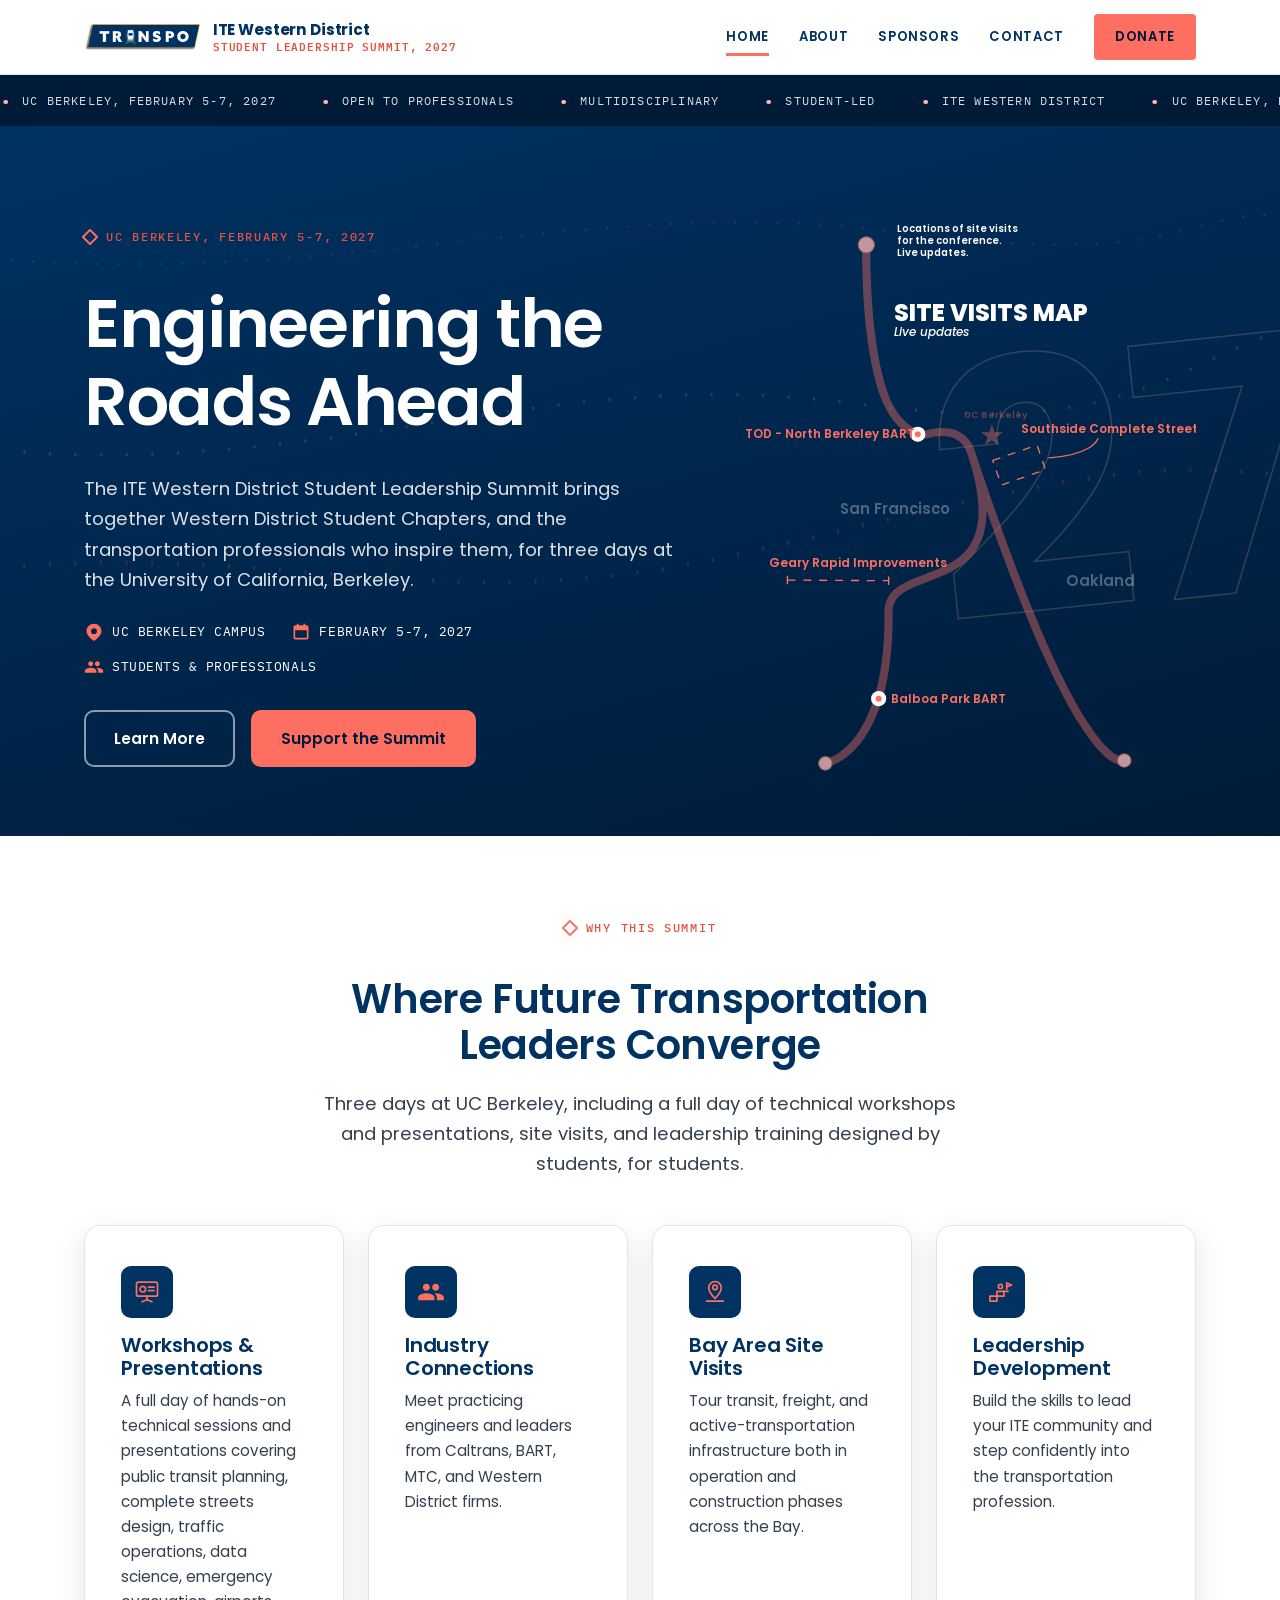
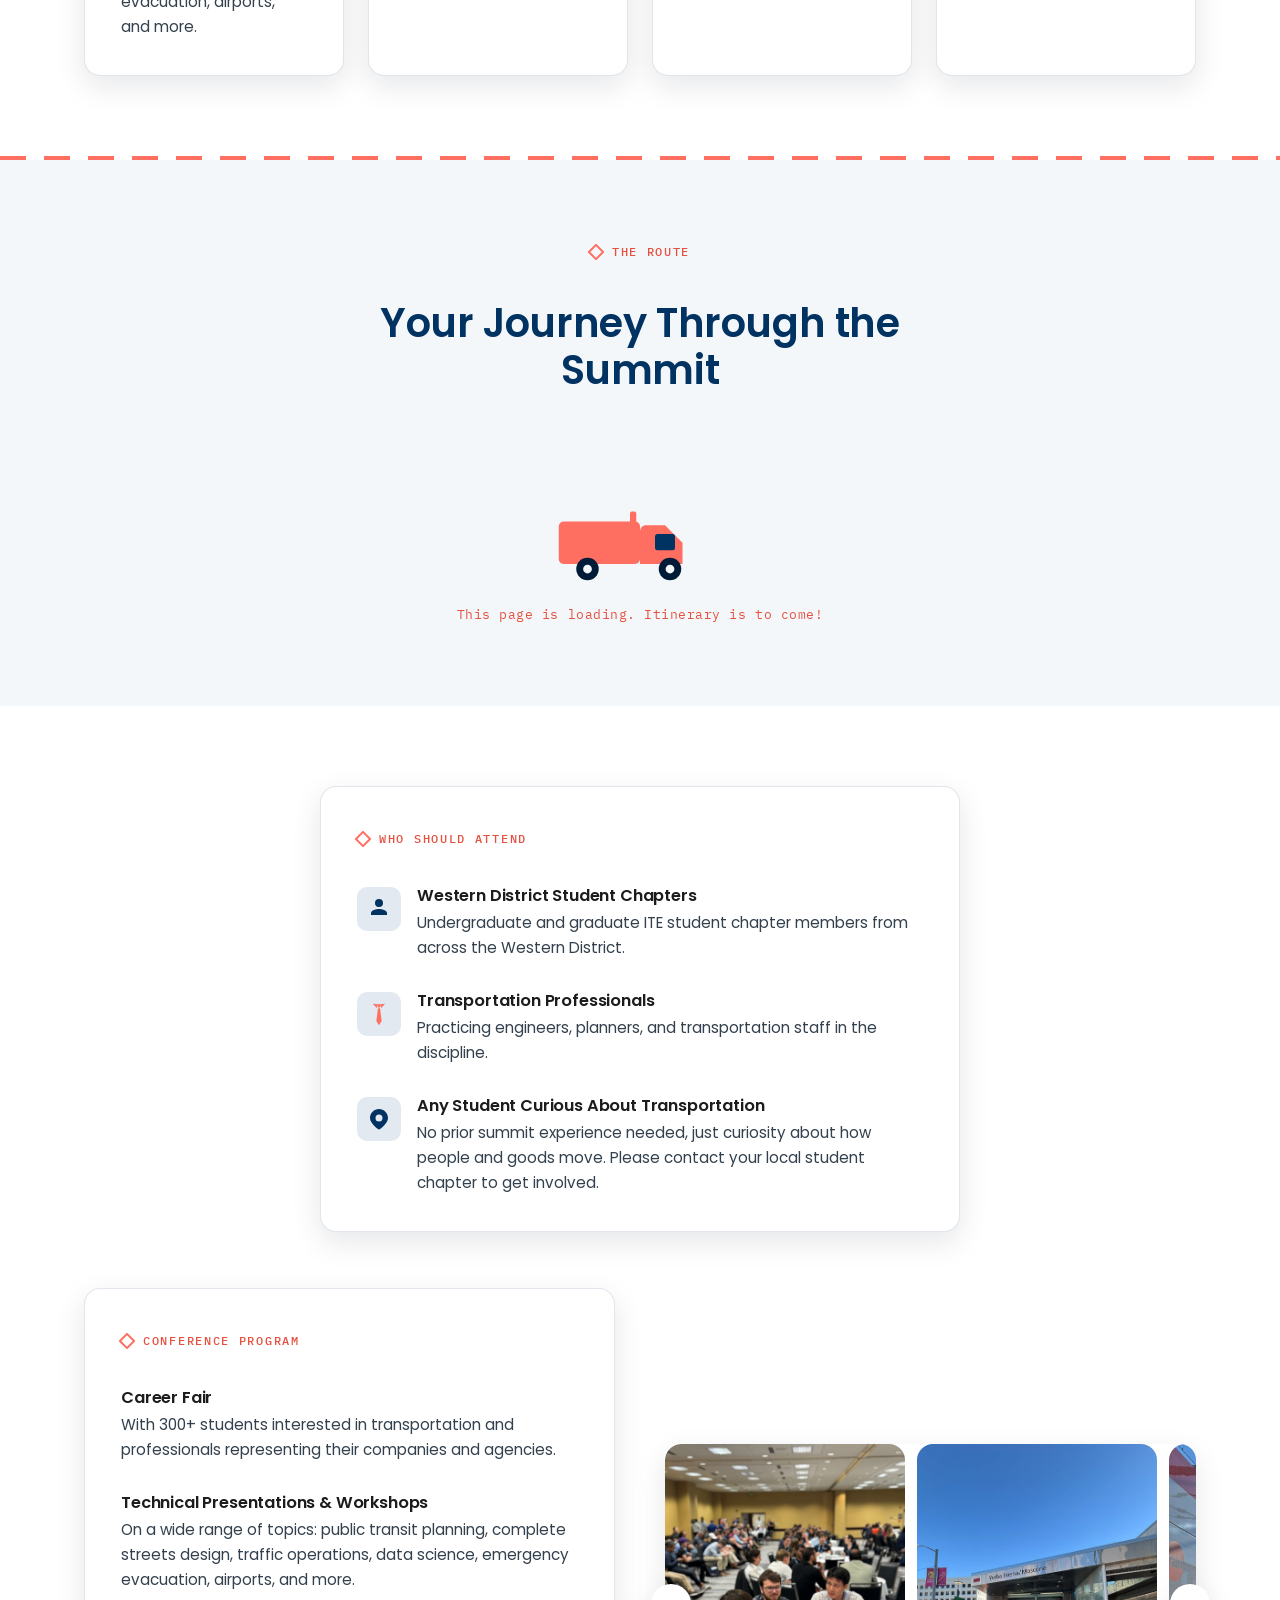
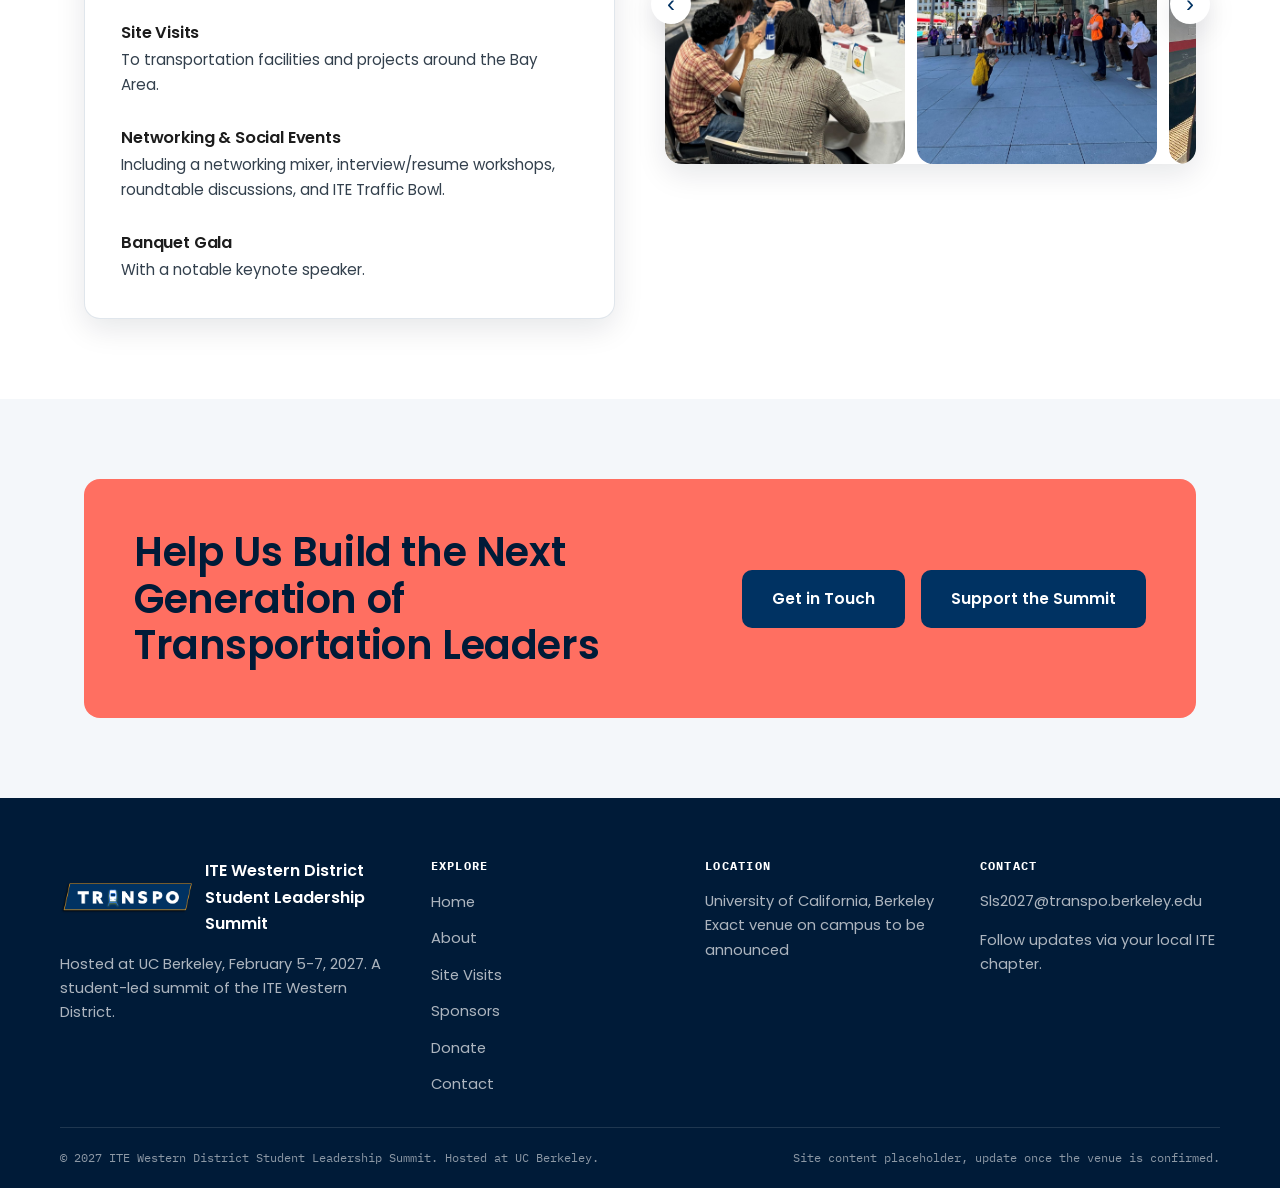
==== index.html @ b89af4e0 "Cache-bust CSS/JS links, shrink sponsor carousel, pin BART logo height Co-Authored-By: Claude Sonnet" ====
<!DOCTYPE html>
<html lang="en">
<head>
<meta charset="UTF-8">
<meta name="viewport" content="width=device-width, initial-scale=1.0">
<title>ITE Western District Student Leadership Summit 2027 | UC Berkeley</title>
<meta name="description" content="ITE Western District Student Leadership Summit, February 5-7, 2027, UC Berkeley. A gathering of student transportation leaders and professionals.">
<link rel="preconnect" href="https://fonts.googleapis.com">
<link href="https://fonts.googleapis.com/css2?family=Poppins:ital,wght@0,400;0,500;0,600;0,700;0,800;1,500&family=IBM+Plex+Mono:wght@500;600&display=swap" rel="stylesheet">
<link rel="stylesheet" href="assets/css/style.css?v=3">
</head>
<body>

<header class="site-header">
  <div class="nav-bar">
    <a class="brand" href="index.html">
      <img class="brand-mark" src="assets/img/transpo-logo.png" alt="Transpo">
      <span class="brand-text"><b>ITE Western District</b><span>Student Leadership Summit, 2027</span></span>
    </a>
    <button class="nav-toggle" aria-label="Toggle navigation"><span></span><span></span><span></span></button>
    <nav class="nav-links">
      <a href="index.html" class="active">Home</a>
      <a href="about.html">About</a>
      <a href="sponsors.html">Sponsors</a>
      <a href="contact.html">Contact</a>
      <a href="donate.html" class="nav-cta">Donate</a>
    </nav>
  </div>
</header>

<div class="route-strip">
  <div class="track">
    <span>UC BERKELEY, FEBRUARY 5-7, 2027</span>
    <span>OPEN TO PROFESSIONALS</span>
    <span>MULTIDISCIPLINARY</span>
    <span>STUDENT-LED</span>
    <span>ITE WESTERN DISTRICT</span>
    <span>UC BERKELEY, FEBRUARY 5-7, 2027</span>
    <span>OPEN TO PROFESSIONALS</span>
    <span>MULTIDISCIPLINARY</span>
    <span>STUDENT-LED</span>
    <span>ITE WESTERN DISTRICT</span>
  </div>
</div>

<section class="hero blueprint">
  <svg class="hero-roads" viewBox="0 0 1200 500" preserveAspectRatio="none" xmlns="http://www.w3.org/2000/svg">
    <path d="M -50 420 C 250 380, 400 470, 700 400 S 1100 300, 1260 340" stroke="#FF6F61" stroke-width="4" fill="none" stroke-dasharray="2 22"/>
    <path d="M -50 300 C 300 340, 500 220, 800 260 S 1100 200, 1260 180" stroke="#FFB3A7" stroke-width="3" fill="none" stroke-dasharray="2 22"/>
    <path d="M -50 120 C 300 160, 550 60, 850 100 S 1100 60, 1260 90" stroke="#FF6F61" stroke-width="2" fill="none" stroke-dasharray="2 18"/>
  </svg>
  <div class="hero-watermark" aria-hidden="true">27</div>
  <div class="hero-inner">
    <div>
      <p class="eyebrow">UC Berkeley, February 5-7, 2027</p>
      <h1>Engineering the Roads Ahead</h1>
      <p class="lede">The ITE Western District Student Leadership Summit brings together Western District Student Chapters, and the transportation professionals who inspire them, for three days at the University of California, Berkeley.</p>
      <div class="hero-meta">
        <div><svg viewBox="0 0 24 24"><path d="M12 2C7 2 3 6 3 11c0 5.2 7.1 10.4 8.4 11.3.4.3.9.3 1.2 0C13.9 21.4 21 16.2 21 11c0-5-4-9-9-9zm0 12.5A3.5 3.5 0 1 1 12 7.5a3.5 3.5 0 0 1 0 7z"/></svg> UC Berkeley Campus</div>
        <div><svg viewBox="0 0 24 24"><path d="M7 2v2H5c-1.1 0-2 .9-2 2v13c0 1.1.9 2 2 2h14c1.1 0 2-.9 2-2V6c0-1.1-.9-2-2-2h-2V2h-2v2H9V2H7zm-2 8h14v9H5v-9z"/></svg> February 5-7, 2027</div>
        <div><svg viewBox="0 0 24 24"><path d="M16 11c1.66 0 3-1.34 3-3s-1.34-3-3-3-3 1.34-3 3 1.34 3 3 3zM8 11c1.66 0 3-1.34 3-3S9.66 5 8 5 5 6.34 5 8s1.34 3 3 3zm0 2c-2.33 0-7 1.17-7 3.5V19h14v-2.5c0-2.33-4.67-3.5-7-3.5zm8 0c-.29 0-.62.02-.97.05 1.16.84 1.97 1.97 1.97 3.45V19h6v-2.5c0-2.33-4.67-3.5-7-3.5z"/></svg> Students &amp; Professionals</div>
      </div>
      <div class="hero-actions">
        <a href="about.html" class="btn btn-outline">Learn More</a>
        <a href="donate.html" class="btn btn-coral">Support the Summit</a>
      </div>
    </div>
    <div class="hero-art">
      <svg viewBox="-38 6 688 845" xmlns="http://www.w3.org/2000/svg" font-family="Poppins, sans-serif">
        <path opacity="0.4" fill="#FF6F61" d="M542.49,822.07c-0.96-0.02-1.71,0.16-2.15,0.28c-1.67,0.44-17.31,2.83-51.01-48.26
          c-47.9-72.61-106.13-212.14-173.08-414.72c-0.01-0.03-0.02-0.07-0.03-0.1c-0.01-0.03-0.02-0.05-0.03-0.08
          c-0.01-0.02-0.01-0.05-0.02-0.07c-6.33-17.25-18.74-28.24-35.89-31.78c-13.69-2.83-27.63-0.44-36.91,2.07
          c-5.55,1.5-11.43,0.8-16.54-1.97c-14.22-7.69-26.69-21.17-34.24-36.97c-36.91-77.29-33.69-239.04-33.65-240.66
          c0.08-3.39-2.61-6.2-6-6.28c-3.36-0.07-6.2,2.61-6.28,6c-0.15,6.75-3.32,166.29,34.85,246.23c8.77,18.36,22.79,33.44,39.48,42.48
          c7.9,4.28,16.98,5.35,25.59,3.03c16.97-4.58,47.08-7.79,58.05,22.04c21.55,63.87,23.28,109.19,5.31,138.54
          c-15.42,25.18-42.85,35.44-69.37,45.36c-15.48,5.79-30.1,11.26-41.16,19.49c-13.11,9.75-19.4,22.2-19.23,38.07
          c1.12,106.52-23.71,161.26-44.73,188.42c-22.4,28.93-45.29,33.34-45.48,33.38c-3.34,0.56-5.6,3.73-5.04,7.07
          c0.5,3,3.1,5.12,6.05,5.12c0.34,0,0.68-0.03,1.02-0.09c1.09-0.18,27.02-4.86,52.31-36.88c14.5-18.37,25.93-42.11,33.97-70.57
          c9.93-35.16,14.7-77.75,14.18-126.58c-0.26-24.95,19.75-33.71,52.41-45.93c27.15-10.16,57.92-21.67,75.54-50.45
          c9.44-15.42,14.12-34.42,14.03-57.28c54.92,156.69,103.47,267.45,144.65,329.88c28.55,43.28,47.71,53.95,59.71,53.95
          c1.65,0,3.17-0.2,4.56-0.55c2.79-0.5,4.95-2.88,5.06-5.83C548.53,825.03,545.88,822.19,542.49,822.07z"/>
        <g>
          <circle fill="#BF979C" stroke="#8C5856" stroke-width="1.5353" stroke-miterlimit="4.0941" cx="152.79" cy="49.65" r="12.28"/>
          <circle fill="#BF979C" stroke="#8C5856" stroke-width="1.5353" stroke-miterlimit="4.0941" cx="90.96" cy="832.61" r="10.24"/>
          <circle fill="#BF979C" stroke="#8C5856" stroke-width="1.5353" stroke-miterlimit="4.0941" cx="542.27" cy="828.21" r="10.24"/>
        </g>
        <text transform="translate(113.2997 455.5248)" opacity="0.3" fill="#FFFFFF" font-weight="600" font-size="22.5176px">San Francisco</text>
        <text transform="translate(454.6586 565.0853)" opacity="0.3" fill="#FFFFFF" font-weight="600" font-size="22.5176px">Oakland</text>
        <text transform="translate(198.5931 30.1073)" fill="#FFFFFF" font-weight="600" font-size="15px">Locations of site visits </text>
        <text transform="translate(198.5931 48.1073)" fill="#FFFFFF" font-weight="600" font-size="15px">for the conference. </text>
        <text transform="translate(198.5931 66.1073)" fill="#FFFFFF" font-weight="600" font-size="15px">Live updates.</text>
        <a class="map-link" href="site-visits.html#north-berkeley-bart" aria-label="TOD - North Berkeley BART: read the site visit synopsis">
          <rect class="hit" fill="#000" fill-opacity="0" x="-34" y="318" width="284" height="36"/>
          <circle fill="#FFFFFF" cx="230.49" cy="335.56" r="11.46"/>
          <circle fill="#FF6F61" cx="230.49" cy="335.56" r="4.5"/>
          <text transform="translate(-30.4484 341.0208)" fill="#FF6F61" font-weight="600" font-size="18px">TOD - North Berkeley BART</text>
        </a>
        <a class="map-link" href="site-visits.html#balboa-park-bart" aria-label="Balboa Park BART: read the site visit synopsis">
          <rect class="hit" fill="#000" fill-opacity="0" x="154" y="716" width="196" height="38"/>
          <circle fill="#FFFFFF" cx="171.32" cy="734.87" r="11.46"/>
          <circle fill="#FF6F61" cx="171.32" cy="734.87" r="4.5"/>
          <text transform="translate(190.5203 740.9747)" fill="#FF6F61" font-weight="600" font-size="18px">Balboa Park BART</text>
        </a>
        <polygon opacity="0.4" fill="#FF6F61" stroke="#F26F63" stroke-miterlimit="10" points="351.9,351.37 342.25,344.26 332.51,351.23 336.29,339.86 326.65,332.75 338.63,332.84 342.41,321.47 346.03,332.89 358.01,332.97 348.27,339.95"/>
        <text transform="translate(300.258 311.4573)" opacity="0.4" fill="#FF6F61" font-weight="600" font-size="14px">UC Berkeley</text>
        <a class="map-link" href="site-visits.html#southside-complete-streets" aria-label="Southside Complete Streets: read the site visit synopsis">
          <rect class="hit" fill="#000" fill-opacity="0" x="382" y="313" width="264" height="34"/>
          <rect class="hit" fill="#000" fill-opacity="0" x="426" y="338" width="80" height="38"/>
          <rect class="hit" fill="#000" fill-opacity="0" x="338" y="354" width="92" height="62"/>
          <rect x="348.17" y="362.5" transform="matrix(0.9455 -0.3256 0.3256 0.9455 -103.5267 145.6935)" fill="none" stroke="#F26F63" stroke-width="2" stroke-miterlimit="10" stroke-dasharray="12" width="70.76" height="39.35"/>
          <path fill="none" stroke="#F26F63" stroke-width="2" stroke-linecap="round" stroke-miterlimit="10" d="M502.35,342.26c-2.15,5.21-13.41,24.58-73.49,29.05"/>
          <text transform="translate(386.4925 334.1332)" fill="#FF6F61" font-weight="600" font-size="18px">Southside Complete Streets</text>
        </a>
        <a class="map-link" href="site-visits.html" aria-label="Site visits map: see all site visits">
          <rect class="hit" fill="#000" fill-opacity="0" x="190" y="134" width="292" height="58"/>
          <text transform="translate(194.4895 164.9932)">
            <tspan x="0" y="0" fill="#FFFFFF" font-weight="800" font-size="36px">SITE VISITS MAP</tspan>
            <tspan x="0" y="21.6" fill="#FFFFFF" font-weight="500" font-style="italic" font-size="18px">Live updates</tspan>
          </text>
        </a>
        <a class="map-link" href="site-visits.html#geary-rapid-improvements" aria-label="Geary Rapid Improvements: read the site visit synopsis">
          <rect class="hit" fill="#000" fill-opacity="0" x="0" y="516" width="270" height="52"/>
          <text transform="translate(6.4771 536.2488)" fill="#FF6F61" font-weight="600" font-size="18px">Geary Rapid Improvements</text>
          <line fill="none" stroke="#FF6F61" stroke-width="2" stroke-miterlimit="4.0941" stroke-dasharray="12,12" x1="33.61" y1="555.79" x2="186.54" y2="556.77"/>
          <rect x="27.11" y="554.79" transform="matrix(6.408694e-03 -1 1 6.408694e-03 -522.376 585.8369)" fill="#FF6F61" width="13" height="2"/>
          <rect x="180.04" y="555.77" transform="matrix(6.408706e-03 -1 1 6.408706e-03 -371.4121 739.732)" fill="#FF6F61" width="13" height="2"/>
        </a>
      </svg>
    </div>
  </div>
</section>

<section class="section">
  <div class="wrap">
    <div class="section-head center">
      <p class="eyebrow center" style="justify-content:center">Why This Summit</p>
      <h2>Where Future Transportation Leaders Converge</h2>
      <p class="lede" style="margin:0 auto">Three days at UC Berkeley, including a full day of technical workshops and presentations, site visits, and leadership training designed by students, for students.</p>
    </div>
    <div class="grid-4">
      <div class="card">
        <div class="icon"><svg viewBox="0 0 40 40" style="fill:none;stroke:var(--coral);stroke-width:2.4;stroke-linecap:round;stroke-linejoin:round">
          <rect x="5" y="6" width="30" height="20" rx="2.5"></rect>
          <path d="M20 26v5"></path>
          <path d="M13 34l7-3 7 3"></path>
          <circle cx="14" cy="16" r="4"></circle>
          <path d="M22 13h8"></path>
          <path d="M22 18h8"></path>
        </svg></div>
        <h3>Workshops &amp; Presentations</h3>
        <p>A full day of hands-on technical sessions and presentations covering public transit planning, complete streets design, traffic operations, data science, emergency evacuation, airports, and more.</p>
      </div>
      <div class="card">
        <div class="icon"><svg viewBox="0 0 24 24"><path d="M16 11c1.66 0 3-1.34 3-3s-1.34-3-3-3-3 1.34-3 3 1.34 3 3 3zM8 11c1.66 0 3-1.34 3-3S9.66 5 8 5 5 6.34 5 8s1.34 3 3 3zm0 2c-2.33 0-7 1.17-7 3.5V19h14v-2.5c0-2.33-4.67-3.5-7-3.5zm8 0c-.29 0-.62.02-.97.05 1.16.84 1.97 1.97 1.97 3.45V19h6v-2.5c0-2.33-4.67-3.5-7-3.5z"/></svg></div>
        <h3>Industry Connections</h3>
        <p>Meet practicing engineers and leaders from Caltrans, BART, MTC, and Western District firms.</p>
      </div>
      <div class="card">
        <div class="icon"><svg viewBox="0 0 40 40" style="fill:none;stroke:var(--coral);stroke-width:2.4;stroke-linecap:round;stroke-linejoin:round">
          <path d="M20 5c-5 0-9 3.9-9 8.8 0 6.4 9 15.2 9 15.2s9-8.8 9-15.2C29 8.9 25 5 20 5z"></path>
          <circle cx="20" cy="13.5" r="3.2"></circle>
          <path d="M8 33h24"></path>
        </svg></div>
        <h3>Bay Area Site Visits</h3>
        <p>Tour transit, freight, and active-transportation infrastructure both in operation and construction phases across the Bay.</p>
      </div>
      <div class="card">
        <div class="icon"><svg viewBox="0 0 40 40" style="fill:none;stroke:var(--coral);stroke-width:2.4;stroke-linecap:round;stroke-linejoin:round">
          <path d="M7 33h10v-7H7z"></path>
          <path d="M17 26h10v-7H17z"></path>
          <path d="M27 19h6"></path>
          <path d="M31 16v-9l7 3-7 3"></path>
          <circle cx="22" cy="12" r="3"></circle>
        </svg></div>
        <h3>Leadership Development</h3>
        <p>Build the skills to lead your ITE community and step confidently into the transportation profession.</p>
      </div>
    </div>
  </div>
</section>

<div class="dash-divider"></div>

<section class="section section-alt blueprint-light">
  <div class="wrap">
    <div class="section-head center">
      <p class="eyebrow center" style="justify-content:center">The Route</p>
      <h2>Your Journey Through the Summit</h2>
    </div>
    <div class="route-loading" aria-hidden="true">
      <svg viewBox="0 0 160 100">
        <g class="smoke">
          <rect class="puff puff-1" x="69" y="20" width="10" height="14" rx="5"/>
          <rect class="puff puff-2" x="69" y="20" width="10" height="14" rx="5"/>
          <rect class="puff puff-3" x="69" y="20" width="10" height="14" rx="5"/>
        </g>
        <rect x="72" y="34" width="5" height="10" rx="1.5" style="fill:var(--coral)"/>
        <g style="fill:var(--coral)">
          <rect x="15" y="42" width="65" height="34" rx="4"/>
          <path d="M80 76V50c0-3 2-5 5-5h15l14 14v17H80z"/>
          <circle cx="38" cy="80" r="9" style="fill:var(--blue-dark)"/>
          <circle cx="104" cy="80" r="9" style="fill:var(--blue-dark)"/>
        </g>
        <rect x="92" y="52" width="16" height="13" rx="2" style="fill:var(--blue)"/>
        <circle cx="38" cy="80" r="3.5" style="fill:var(--fog)"/>
        <circle cx="104" cy="80" r="3.5" style="fill:var(--fog)"/>
      </svg>
    </div>
    <p class="loading-note">This page is loading. Itinerary is to come!</p>
  </div>
</section>

<section class="section">
  <div class="wrap">
    <div class="card" style="max-width:640px;margin:0 auto">
      <p class="eyebrow">Who Should Attend</p>
      <ul class="value-list">
        <li><div class="icon"><svg viewBox="0 0 24 24"><path d="M12 12c2.7 0 8 1.3 8 4v2H4v-2c0-2.7 5.3-4 8-4zm0-2a4 4 0 1 1 0-8 4 4 0 0 1 0 8z"/></svg></div><div><h4>Western District Student Chapters</h4><p>Undergraduate and graduate ITE student chapter members from across the Western District.</p></div></li>
        <li><div class="icon"><svg viewBox="0 0 220 380" style="fill:var(--coral)">
          <polygon points="14,28 90,34 74,94"/>
          <polygon points="206,28 130,34 146,94"/>
          <polygon points="86,34 134,34 127,88 93,88"/>
          <polygon points="94,98 126,98 152,300 110,370 68,300"/>
        </svg></div><div><h4>Transportation Professionals</h4><p>Practicing engineers, planners, and transportation staff in the discipline.</p></div></li>
        <li><div class="icon"><svg viewBox="0 0 24 24"><path d="M12 2C7 2 3 6 3 11c0 5.2 7.1 10.4 8.4 11.3.4.3.9.3 1.2 0C13.9 21.4 21 16.2 21 11c0-5-4-9-9-9zm0 12.5A3.5 3.5 0 1 1 12 7.5a3.5 3.5 0 0 1 0 7z"/></svg></div><div><h4>Any Student Curious About Transportation</h4><p>No prior summit experience needed, just curiosity about how people and goods move. Please contact your local student chapter to get involved.</p></div></li>
      </ul>
    </div>

    <div class="about-block" style="margin-top:56px">
      <div class="card">
        <p class="eyebrow">Conference Program</p>
        <ul class="value-list">
          <li><div><h4>Career Fair</h4><p>With 300+ students interested in transportation and professionals representing their companies and agencies.</p></div></li>
          <li><div><h4>Technical Presentations &amp; Workshops</h4><p>On a wide range of topics: public transit planning, complete streets design, traffic operations, data science, emergency evacuation, airports, and more.</p></div></li>
          <li><div><h4>Site Visits</h4><p>To transportation facilities and projects around the Bay Area.</p></div></li>
          <li><div><h4>Networking &amp; Social Events</h4><p>Including a networking mixer, interview/resume workshops, roundtable discussions, and ITE Traffic Bowl.</p></div></li>
          <li><div><h4>Banquet Gala</h4><p>With a notable keynote speaker.</p></div></li>
        </ul>
      </div>
      <div class="pic-gallery">
        <button type="button" class="pic-arrow pic-arrow-left" aria-label="Previous photo">&#8249;</button>
        <div class="pic-scroller">
          <div class="pic-track">
            <img src="assets/img/pics_09.07.2026/web/IMG_1409.jpg" alt="Summit attendees at a past conference session">
            <img src="assets/img/pics_09.07.2026/web/IMG_2115.jpg" alt="Students on a Bay Area site visit tour">
            <img src="assets/img/pics_09.07.2026/web/IMG_5403.jpg" alt="Students at a past Summit">
            <img src="assets/img/pics_09.07.2026/web/IMG_8955.jpg" alt="Students at a past Summit">
            <img src="assets/img/pics_09.07.2026/web/PXL_20250915_185519602.jpg" alt="Students at a past Summit event">
            <img src="assets/img/pics_09.07.2026/web/PXL_20260410_213614596.jpg" alt="Students at a past Summit event">
          </div>
        </div>
        <button type="button" class="pic-arrow pic-arrow-right" aria-label="Next photo">&#8250;</button>
      </div>
    </div>
  </div>
</section>

<section class="section section-alt">
  <div class="wrap">
    <div class="cta-banner">
      <h2>Help Us Build the Next Generation of Transportation Leaders</h2>
      <div class="hero-actions">
        <a href="contact.html" class="btn btn-blue">Get in Touch</a>
        <a href="donate.html" class="btn btn-blue">Support the Summit</a>
      </div>
    </div>
  </div>
</section>

<footer class="site-footer">
  <div class="footer-top wrap">
    <div class="footer-grid">
      <div>
        <div class="footer-brand">
          <img src="assets/img/transpo-logo.png" alt="Transpo">
          <b>ITE Western District<br>Student Leadership Summit</b>
        </div>
        <p>Hosted at UC Berkeley, February 5-7, 2027. A student-led summit of the ITE Western District.</p>
      </div>
      <div>
        <h4>Explore</h4>
        <ul class="footer-links">
          <li><a href="index.html">Home</a></li>
          <li><a href="about.html">About</a></li>
          <li><a href="site-visits.html">Site Visits</a></li>
          <li><a href="sponsors.html">Sponsors</a></li>
          <li><a href="donate.html">Donate</a></li>
          <li><a href="contact.html">Contact</a></li>
        </ul>
      </div>
      <div>
        <h4>Location</h4>
        <p>University of California, Berkeley<br>Exact venue on campus to be announced</p>
      </div>
      <div>
        <h4>Contact</h4>
        <p><a href="mailto:Sls2027@transpo.berkeley.edu">Sls2027@transpo.berkeley.edu</a></p>
        <p>Follow updates via your local ITE chapter.</p>
      </div>
    </div>
  </div>
  <div class="footer-bottom wrap">
    <span>&copy; 2027 ITE Western District Student Leadership Summit. Hosted at UC Berkeley.</span>
    <span>Site content placeholder, update once the venue is confirmed.</span>
  </div>
</footer>

<script src="assets/js/main.js?v=3"></script>
</body>
</html>
---- assets/css/style.css ----
/* ITE Western District Student Leadership Summit 2027, UC Berkeley
   Palette: Berkeley Blue #003262 / Coral #FF6F61 / Soft Pink #FFB3A7
   Display + body: Poppins. Technical/annotation accent: IBM Plex Mono
   (the mono face nods to survey stationing, spec sheets, and plan-set
   callouts, the vernacular of transportation engineering drawings). */

:root {
  --blue: #003262;
  --blue-dark: #001b38;
  --blue-mid: #06478c;
  --coral: #FF6F61;
  --coral-dark: #E5503F;
  --pink: #FFB3A7;
  --ink: #1c1c1c;
  --fog: #F4F7FA;
  --fog-dark: #E3E9F0;
  --white: #ffffff;
  --line: rgba(0,50,98,0.12);
  --shadow: 0 10px 30px rgba(0,20,40,0.10);
  --radius: 16px;
  --max: 1160px;
  --mono: 'IBM Plex Mono', ui-monospace, Menlo, monospace;
  --display: 'Poppins', -apple-system, Segoe UI, Roboto, sans-serif;
}

* { box-sizing: border-box; }
html { scroll-behavior: smooth; }
body {
  margin: 0;
  font-family: var(--display);
  color: var(--ink);
  background: var(--white);
  line-height: 1.65;
  -webkit-font-smoothing: antialiased;
}
img, svg { max-width: 100%; display: block; }
a { color: inherit; text-decoration: none; }
.wrap { max-width: var(--max); margin: 0 auto; padding: 0 24px; }

h1, h2, h3, h4 {
  font-family: var(--display);
  font-weight: 700;
  letter-spacing: -0.01em;
  line-height: 1.16;
  color: var(--blue);
  margin: 0 0 0.5em;
}
h1 { font-size: clamp(2.5rem, 5.6vw, 4.2rem); font-weight: 600; letter-spacing: -0.02em; }
h2 { font-size: clamp(1.8rem, 3.4vw, 2.5rem); font-weight: 600; }
h3 { font-size: 1.25rem; font-weight: 600; }
p { margin: 0 0 1em; color: #33404d; }
.lede { font-size: 1.14rem; color: #33404d; max-width: 640px; }

.eyebrow {
  display: inline-flex;
  align-items: center;
  gap: 10px;
  font-family: var(--mono);
  font-weight: 500;
  text-transform: uppercase;
  letter-spacing: 0.14em;
  font-size: 0.76rem;
  color: var(--coral-dark);
  margin-bottom: 38px;
}
.eyebrow::before {
  content: "";
  width: 8px; height: 8px;
  border: 2px solid var(--coral);
  border-radius: 1px;
  transform: rotate(45deg);
  display: inline-block;
  flex-shrink: 0;
}

/* ---------- Blueprint grid texture (signature motif) ----------
   A drafting-table backdrop: fine grid lines like plan-set paper,
   used sparingly behind the hero and alternating sections. */
.blueprint {
  position: relative;
  background-image:
    linear-gradient(rgba(255,255,255,0.05) 1px, transparent 1px),
    linear-gradient(90deg, rgba(255,255,255,0.05) 1px, transparent 1px);
  background-size: 36px 36px;
}
.blueprint-light {
  background-color: var(--fog);
  background-image:
    linear-gradient(rgba(0,50,98,0.05) 1px, transparent 1px),
    linear-gradient(90deg, rgba(0,50,98,0.05) 1px, transparent 1px);
  background-size: 32px 32px;
}
.crosshair {
  position: absolute;
  width: 14px; height: 14px;
  opacity: 0.5;
}
.crosshair::before, .crosshair::after { content: ""; position: absolute; background: var(--pink); }
.crosshair::before { top: 6px; left: 0; width: 14px; height: 1.5px; }
.crosshair::after { top: 0; left: 6px; width: 1.5px; height: 14px; }
.crosshair.tl { top: 18px; left: 18px; }
.crosshair.br { bottom: 18px; right: 18px; }

/* ---------- Buttons ---------- */
.btn {
  display: inline-flex;
  align-items: center;
  gap: 8px;
  font-family: var(--display);
  font-weight: 600;
  font-size: 0.96rem;
  padding: 14px 28px;
  border-radius: 10px;
  border: 2px solid transparent;
  cursor: pointer;
  transition: transform 0.15s ease, box-shadow 0.15s ease, background 0.15s ease, color 0.15s ease;
}
.btn:hover { transform: translateY(-2px); }
.btn-coral { background: var(--coral); color: var(--blue-dark); }
.btn-coral:hover { background: #FF8B7F; box-shadow: 0 8px 20px rgba(255,111,97,0.4); }
.btn-outline { background: transparent; color: var(--white); border-color: rgba(255,255,255,0.55); }
.btn-outline:hover { background: rgba(255,255,255,0.12); border-color: var(--white); }
.btn-blue { background: var(--blue); color: var(--white); }
.btn-blue:hover { background: var(--blue-mid); box-shadow: 0 8px 20px rgba(0,50,98,0.3); }
.btn-block { width: 100%; justify-content: center; }

/* ---------- Header / Nav ---------- */
.site-header {
  position: sticky;
  top: 0;
  z-index: 100;
  background: var(--white);
  border-bottom: 1px solid var(--line);
}
.nav-bar {
  display: flex;
  align-items: center;
  justify-content: space-between;
  padding: 14px 24px;
  max-width: var(--max);
  margin: 0 auto;
  gap: 20px;
}
.brand {
  display: flex;
  align-items: center;
  gap: 12px;
  font-weight: 600;
  color: var(--blue);
  line-height: 1.05;
}
.brand-mark { height: 28px; width: auto; flex-shrink: 0; }
.brand-text b { display: block; font-size: 0.95rem; letter-spacing: -0.01em; }
.brand-text span { display: block; font-family: var(--mono); font-size: 0.68rem; color: var(--coral-dark); letter-spacing: 0.08em; text-transform: uppercase; margin-top: 2px; }

.nav-links {
  display: flex;
  align-items: center;
  gap: 30px;
  font-family: var(--display);
  font-weight: 600;
  text-transform: uppercase;
  letter-spacing: 0.05em;
  font-size: 0.82rem;
}
.nav-links a:not(.nav-cta) { color: var(--blue); position: relative; padding: 6px 0; }
.nav-links a::after {
  content: "";
  position: absolute; left: 0; right: 100%; bottom: -2px;
  height: 3px; background: var(--coral);
  transition: right 0.2s ease;
}
.nav-links a:hover::after, .nav-links a.active::after { right: 0; }
.nav-links a.active { color: var(--blue); }
.nav-cta {
  background: var(--coral);
  color: var(--blue-dark) !important;
  padding: 12px 21px;
  border-radius: 4px;
}
.nav-cta::after { display: none; }

.nav-toggle {
  display: none;
  flex-direction: column;
  gap: 5px;
  background: none;
  border: none;
  cursor: pointer;
  padding: 6px;
}
.nav-toggle span { width: 26px; height: 3px; background: var(--blue); border-radius: 2px; }

@media (max-width: 860px) {
  .nav-toggle { display: flex; }
  .nav-links {
    position: absolute;
    top: 100%; left: 0; right: 0;
    background: var(--white);
    flex-direction: column;
    align-items: flex-start;
    gap: 4px;
    padding: 10px 24px 20px;
    border-bottom: 1px solid var(--line);
    display: none;
  }
  .nav-links.open { display: flex; }
  .nav-links a { width: 100%; padding: 10px 0; }
  .nav-cta { width: 100%; text-align: center; }
}

/* ---------- Route strip marquee ---------- */
.route-strip {
  background: var(--blue-dark);
  overflow: hidden;
  white-space: nowrap;
  padding: 10px 0;
}
.route-strip .track {
  display: inline-flex;
  gap: 44px;
  animation: scroll-left 28s linear infinite;
  font-family: var(--mono);
  text-transform: uppercase;
  letter-spacing: 0.1em;
  font-size: 0.74rem;
  color: rgba(255,255,255,0.85);
}
.route-strip .track span { display: inline-flex; align-items: center; gap: 10px; }
.route-strip .track span::before { content: "\2022"; color: var(--pink); font-size: 1.2rem; }
@keyframes scroll-left {
  from { transform: translateX(0); }
  to { transform: translateX(-50%); }
}

.dash-divider {
  height: 4px;
  background-image: repeating-linear-gradient(90deg, var(--coral) 0 26px, transparent 26px 44px);
  margin: 0;
}

/* ---------- Hero ---------- */
.hero {
  position: relative;
  background: linear-gradient(165deg, var(--blue) 0%, var(--blue-dark) 100%);
  color: var(--white);
  overflow: hidden;
  padding: 90px 0 60px;
}
.hero-roads {
  position: absolute;
  inset: 0;
  opacity: 0.16;
  pointer-events: none;
}
.hero-watermark {
  position: absolute;
  top: 50%;
  right: -40px;
  transform: translateY(-50%) rotate(-6deg);
  font-family: var(--display);
  font-weight: 700;
  font-size: 22rem;
  line-height: 1;
  color: transparent;
  -webkit-text-stroke: 1.5px rgba(255,179,167,0.2);
  pointer-events: none;
  z-index: 1;
  user-select: none;
}
/* Campanile line drawing is white on black; "screen" blending drops the black
   so only the white strokes show over the blue. */
.hero-campanile {
  position: absolute;
  bottom: 0;
  left: max(60px, calc((100% - 1112px) / 4));
  transform: translateX(-50%);
  height: 100%;
  width: auto;
  max-width: none;
  opacity: 0.38;
  mix-blend-mode: screen;
  pointer-events: none;
  user-select: none;
  z-index: 1;
}
@media (max-width: 1200px) { .hero-campanile { opacity: 0.2; } }
@media (max-width: 900px) { .hero-campanile { display: none; } }
.hero-inner {
  position: relative;
  z-index: 2;
  display: grid;
  grid-template-columns: 1.15fr 0.85fr;
  gap: 40px;
  align-items: center;
  max-width: var(--max);
  margin: 0 auto;
  padding: 0 24px;
}
.hero h1 { color: var(--white); }
.hero .lede { color: rgba(255,255,255,0.86); }
.hero-meta {
  display: flex;
  flex-wrap: wrap;
  gap: 14px 26px;
  margin: 26px 0 32px;
  font-family: var(--mono);
  text-transform: uppercase;
  letter-spacing: 0.04em;
  font-size: 0.82rem;
}
.hero-meta div { display: flex; align-items: center; gap: 8px; color: var(--white); }
.hero-meta svg { width: 20px; height: 20px; fill: var(--coral); }
.hero-actions { display: flex; gap: 16px; flex-wrap: wrap; }
.hero-art { position: relative; z-index: 2; }
.hero-art svg { width: 100%; height: auto; display: block; }

/* Interactive site visits map: each stop links to its synopsis. */
.map-link { cursor: pointer; outline: none; }
.map-link .hit { fill: #000; fill-opacity: 0; }
.map-link text, .map-link tspan, .map-link circle { transition: fill 0.15s ease; }
.map-link:hover text, .map-link:hover tspan,
.map-link:focus-visible text, .map-link:focus-visible tspan { fill: #FFB3A7; text-decoration: underline; }
.map-link:hover circle[fill="#FFFFFF"], .map-link:focus-visible circle[fill="#FFFFFF"] { fill: #FFB3A7; }
.map-link:focus-visible .hit { stroke: #FFB3A7; stroke-width: 2; stroke-opacity: 0.8; }

@media (max-width: 900px) {
  .hero-inner { grid-template-columns: 1fr; }
  .hero-art { order: -1; width: 100%; max-width: 400px; margin: 0 auto 10px; }
  .hero-watermark { font-size: 12rem; opacity: 0.6; }
}

/* ---------- Sections ---------- */
.section { padding: 80px 0; }
.section-alt { background: var(--fog); }
.section-head { max-width: 680px; margin-bottom: 46px; }
.section-head.center { margin: 0 auto 46px; text-align: center; }

.grid-4 { display: grid; grid-template-columns: repeat(4, 1fr); gap: 24px; }
.grid-3 { display: grid; grid-template-columns: repeat(3, 1fr); gap: 24px; }
.grid-2 { display: grid; grid-template-columns: repeat(2, 1fr); gap: 40px; }
@media (max-width: 980px) { .grid-4 { grid-template-columns: repeat(2, 1fr); } .grid-3 { grid-template-columns: repeat(2,1fr); } }
@media (max-width: 640px) { .grid-4, .grid-3, .grid-2 { grid-template-columns: 1fr; } }

/* Cards carry drafting-sheet corner ticks, a small recurring detail
   that reads as "plan sheet" rather than a generic bordered box. */
.card {
  position: relative;
  background: var(--white);
  border: 1px solid var(--line);
  border-radius: var(--radius);
  padding: 40px 36px 36px;
  box-shadow: var(--shadow);
  transition: transform 0.2s ease, box-shadow 0.2s ease;
}
.card::before, .card::after {
  content: "";
  position: absolute;
  width: 12px; height: 12px;
  border: 2px solid var(--coral);
  opacity: 0;
  transition: opacity 0.2s ease;
}
.card::before { top: 8px; left: 8px; border-right: none; border-bottom: none; }
.card::after { bottom: 8px; right: 8px; border-left: none; border-top: none; }
.card:hover { transform: translateY(-4px); box-shadow: 0 16px 34px rgba(0,20,40,0.14); }
.card:hover::before, .card:hover::after { opacity: 1; }
.card .icon {
  width: 52px; height: 52px;
  border-radius: 10px;
  background: var(--blue);
  display: flex; align-items: center; justify-content: center;
  margin-bottom: 16px;
}
.card .icon svg { width: 28px; height: 28px; fill: var(--coral); }
.card h3 { margin-bottom: 8px; }
.card p:not(.eyebrow) { margin: 0; font-size: 0.95rem; }

/* ---------- Route loading (schedule not yet finalized) ----------
   No times or events to show yet, so this is a pure loading animation:
   a small truck with exhaust bars puffing and rising on a staggered loop. */
.route-loading {
  display: flex;
  justify-content: center;
  padding: 30px 0 10px;
}
.route-loading svg { width: 200px; height: auto; overflow: visible; }
.puff {
  fill: var(--coral);
  opacity: 0;
  transform-box: fill-box;
  transform-origin: center;
  animation: smoke-rise 2.4s ease-out infinite;
}
.puff-1 { animation-delay: 0s; }
.puff-2 { animation-delay: 0.8s; }
.puff-3 { animation-delay: 1.6s; }
@keyframes smoke-rise {
  0% { transform: translate(0, 0) scale(0.5); opacity: 0; }
  15% { opacity: 0.85; }
  100% { transform: translate(10px, -34px) scale(1.5); opacity: 0; }
}
.loading-note {
  text-align: center;
  font-family: var(--mono);
  font-size: 0.82rem;
  letter-spacing: 0.04em;
  color: var(--coral-dark);
  margin: 0;
}

/* ---------- Dimension-line stats (about page) ----------
   Borrowed from technical drawing dimensioning: a ruled span with
   arrow terminators and a callout label centered beneath it. */
.dim-row { display: flex; gap: 40px; margin-top: 28px; flex-wrap: wrap; }
.dim-stat { min-width: 140px; }
.dim-stat b { display: block; font-size: 2.1rem; font-weight: 600; color: var(--blue); }
.dim-line { position: relative; height: 10px; margin: 6px 0 8px; }
.dim-line::before {
  content: "\2190\2500\2500\2500\2500\2500\2500\2500\2192";
  font-family: var(--mono);
  color: var(--coral-dark);
  font-size: 0.8rem;
  letter-spacing: -1px;
}
.dim-stat span { font-family: var(--mono); font-size: 0.72rem; text-transform: uppercase; letter-spacing: 0.08em; color: var(--coral-dark); font-weight: 500; }

.value-list { list-style: none; margin: 0; padding: 0; display: grid; gap: 32px; }
.value-list li { display: flex; gap: 16px; align-items: flex-start; }
.value-list .icon { width: 44px; height: 44px; border-radius: 10px; background: var(--fog-dark); display: flex; align-items: center; justify-content: center; flex-shrink: 0; }
.value-list .icon svg { width: 24px; height: 24px; fill: var(--blue); }
.value-list h4 { margin: 0 0 4px; font-family: var(--display); font-size: 1.02rem; color: var(--ink); font-weight: 600; }
.value-list p { margin: 0; font-size: 0.92rem; }

/* ---------- CTA banner ---------- */
.cta-banner {
  position: relative;
  background: var(--coral);
  border-radius: var(--radius);
  padding: 50px;
  display: flex;
  align-items: center;
  justify-content: space-between;
  gap: 30px;
  flex-wrap: wrap;
  overflow: hidden;
}
.cta-banner h2 { color: var(--blue-dark); margin: 0; max-width: 560px; position: relative; z-index: 1; }
.cta-banner .btn-blue:hover { background: var(--blue-dark); }
.cta-banner a.btn { position: relative; z-index: 1; }
@media (max-width: 640px) { .cta-banner { padding: 34px 24px; text-align: center; justify-content: center; } }

/* ---------- Footer ---------- */
.site-footer { background: var(--blue-dark); color: rgba(255,255,255,0.78); }
.footer-top { position: relative; padding: 60px 0 30px; }
.footer-campanile {
  position: absolute;
  bottom: 0;
  left: 50%;
  transform: translateX(-50%);
  height: 100%;
  width: auto;
  max-width: none;
  opacity: 0.55;
  mix-blend-mode: screen;
  pointer-events: none;
  user-select: none;
}
@media (max-width: 760px) { .footer-campanile { display: none; } }
.footer-grid { display: grid; grid-template-columns: 1.4fr 1fr 1fr 1fr; gap: 34px; }
@media (max-width: 760px) { .footer-grid { grid-template-columns: 1fr 1fr; } }
@media (max-width: 520px) { .footer-grid { grid-template-columns: 1fr; gap: 26px; text-align: center; } }
.footer-grid h4 { color: var(--white); font-family: var(--mono); font-size: 0.78rem; letter-spacing: 0.1em; text-transform: uppercase; margin-bottom: 16px; }
.footer-grid p, .footer-grid a { color: rgba(255,255,255,0.68); font-size: 0.92rem; }
.footer-grid a:hover { color: var(--coral); }
.footer-links { list-style: none; padding: 0; margin: 0; display: flex; flex-direction: column; gap: 10px; }
@media (max-width: 520px) { .footer-links { align-items: center; } }
.footer-brand { display: flex; gap: 12px; align-items: center; margin-bottom: 14px; }
@media (max-width: 520px) { .footer-brand { justify-content: center; } }
.footer-brand img { height: 32px; width: auto; }
.footer-brand b { color: var(--white); font-weight: 600; }
.footer-bottom {
  border-top: 1px solid rgba(255,255,255,0.12);
  padding: 20px 0;
  display: flex;
  justify-content: space-between;
  flex-wrap: wrap;
  gap: 10px;
  font-family: var(--mono);
  font-size: 0.76rem;
  color: rgba(255,255,255,0.55);
}
@media (max-width: 520px) { .footer-bottom { justify-content: center; text-align: center; } }

/* ---------- Page hero (secondary pages) ---------- */
.page-hero {
  background: linear-gradient(165deg, var(--blue) 0%, var(--blue-dark) 100%);
  color: var(--white);
  padding: 64px 0 46px;
  position: relative;
  overflow: hidden;
}
.page-hero .wrap { position: relative; z-index: 2; }
.page-hero .eyebrow { color: var(--coral); }
.page-hero h1 { color: var(--white); font-size: clamp(2.1rem, 4.2vw, 3rem); }
.page-hero p { color: rgba(255,255,255,0.82); max-width: 620px; }

/* ---------- About page specifics ---------- */
.about-block { display: grid; grid-template-columns: 1fr 1fr; gap: 50px; align-items: center; }
@media (max-width: 860px) { .about-block { grid-template-columns: 1fr; } }

/* ---------- Scrolling photo strip (home page, conference program) ----------
   Plain continuous scrollLeft animation, driven from JS. No scroll-snap here:
   snap points fight tiny per-frame programmatic scroll changes, snapping the
   position back before it can accumulate any movement. */
.pic-gallery { position: relative; min-width: 0; }
.pic-scroller {
  width: 100%;
  min-width: 0;
  overflow-x: auto;
  overflow-y: hidden;
  border-radius: var(--radius);
  box-shadow: var(--shadow);
  height: 320px;
  -webkit-overflow-scrolling: touch;
}
.pic-track {
  display: flex;
  gap: 12px;
  height: 100%;
  width: max-content;
}
.pic-track img {
  height: 100%;
  width: auto;
  max-width: none;
  flex-shrink: 0;
  object-fit: cover;
  border-radius: var(--radius);
}
.pic-arrow {
  position: absolute;
  top: 50%;
  transform: translateY(-50%);
  width: 40px;
  height: 40px;
  border-radius: 50%;
  border: none;
  background: var(--white);
  box-shadow: var(--shadow);
  display: flex;
  align-items: center;
  justify-content: center;
  font-size: 1.5rem;
  line-height: 1;
  color: var(--blue);
  cursor: pointer;
  z-index: 2;
  transition: transform 0.15s ease, background 0.15s ease;
}
.pic-arrow:hover { background: var(--coral); color: var(--white); transform: translateY(-50%) scale(1.08); }
.pic-arrow-left { left: -14px; }
.pic-arrow-right { right: -14px; }

/* ---------- Site Visits page ---------- */
.visit-chips { display: flex; flex-wrap: wrap; justify-content: center; gap: 10px; margin-bottom: 48px; }
.visit-chips a {
  padding: 9px 18px;
  border: 1.5px solid var(--line);
  border-radius: 999px;
  background: var(--fog);
  font-family: var(--mono);
  font-size: 0.78rem;
  font-weight: 500;
  letter-spacing: 0.04em;
  color: var(--blue);
  transition: background 0.15s ease, border-color 0.15s ease, color 0.15s ease;
}
.visit-chips a:hover { background: var(--coral); border-color: var(--coral); color: var(--blue-dark); }
.visit-list { display: grid; gap: 28px; max-width: 880px; margin: 0 auto; }
.visit-card { scroll-margin-top: 110px; }
.visit-card:target { border-color: var(--coral); box-shadow: 0 0 0 3px rgba(255,111,97,0.25), var(--shadow); }
.visit-logo { margin-bottom: 20px; }
.visit-logo img { height: 56px; width: auto; max-width: 100%; }
.visit-card .eyebrow { margin-bottom: 16px; }
.visit-card h2 { margin-bottom: 14px; }
.visit-card p:not(.eyebrow) { font-size: 1rem; }
.visit-back { font-family: var(--mono); font-size: 0.78rem; font-weight: 500; letter-spacing: 0.04em; color: var(--coral-dark); }
.visit-back:hover { text-decoration: underline; }

/* ---------- Sponsors page ---------- */
/* Tier sizing: Blue (smallest) < Bronze < Silver < Gold (largest). Each tier sets
   how wide its cards run and how big its logos get. */
.sponsor-tier { --card-w: 880px; --logo-h: 140px; }
.sponsor-tier + .sponsor-tier { margin-top: 72px; }
.tier-gold { --card-w: 1040px; --logo-h: 180px; }
.tier-silver { --card-w: 880px; --logo-h: 140px; }
.tier-bronze { --card-w: 380px; --logo-h: 110px; }
.tier-blue { --card-w: 280px; --logo-h: 76px; }
.tier-label {
  margin: 0 0 26px;
  text-align: center;
  font-family: var(--mono);
  font-weight: 500;
  font-size: 0.8rem;
  text-transform: uppercase;
  letter-spacing: 0.14em;
  color: var(--coral-dark);
}
.sponsor-grid { display: grid; gap: 24px; max-width: var(--card-w); margin: 0 auto; }
.sponsor-grid-logos {
  max-width: none;
  grid-template-columns: repeat(auto-fit, minmax(min(100%, 220px), var(--card-w)));
  justify-content: center;
}
.sponsor-card {
  display: flex;
  flex-direction: column;
  overflow: hidden;
  background: var(--white);
  border: 1px solid var(--line);
  border-radius: var(--radius);
  box-shadow: var(--shadow);
}
.sponsor-logo {
  display: flex;
  align-items: center;
  justify-content: center;
  padding: 34px 28px;
  background: var(--fog);
  border-bottom: 1px solid var(--line);
}
.sponsor-logo-dark { background: var(--blue-dark); }
.sponsor-logo img { width: auto; height: auto; max-height: var(--logo-h); max-width: min(100%, 440px); }
.sponsor-card:not(:has(.sponsor-body)) .sponsor-logo { flex: 1; border-bottom: none; padding: 30px 24px; }
.sponsor-logo img.logo-multiply { mix-blend-mode: multiply; }
.sponsor-logo img.logo-tile { border-radius: 8px; }
.sponsor-name {
  font-family: var(--display);
  font-weight: 600;
  font-size: 1.3rem;
  letter-spacing: -0.01em;
  line-height: 1.2;
  color: var(--blue);
  text-align: center;
}
.sponsor-body { padding: 32px 36px 36px; }
.sponsor-body h3 { margin-bottom: 10px; }
.sponsor-body p { margin: 0; font-size: 0.95rem; }
.sponsor-logo + .sponsor-body { padding-top: 28px; }
.sponsor-media { padding: 0 36px 36px; }
.sponsor-body:has(+ .sponsor-media) { padding-bottom: 24px; }
@media (max-width: 700px) {
  .sponsor-logo { padding: 26px 20px; }
  .sponsor-body { padding: 24px 22px 28px; }
  .sponsor-media { padding: 0 22px 28px; }
  .sponsor-body:has(+ .sponsor-media) { padding-bottom: 20px; }
}

/* Per-sponsor photo carousel: one photo at a time, swipe or use arrows/dots. */
.sponsor-carousel { max-width: 540px; margin: 0 auto; }
.sc-viewport { position: relative; }
.sc-track {
  display: flex;
  overflow-x: auto;
  scroll-snap-type: x mandatory;
  scrollbar-width: none;
  border-radius: calc(var(--radius) - 4px);
}
.sc-track::-webkit-scrollbar { display: none; }
.sc-track img {
  flex: 0 0 100%;
  width: 100%;
  max-width: none;
  aspect-ratio: 16 / 10;
  object-fit: cover;
  object-position: center 60%;
  scroll-snap-align: start;
}
.sc-prev { left: 12px; }
.sc-next { right: 12px; }
.sc-dots { display: flex; justify-content: center; gap: 8px; margin-top: 14px; }
.sc-dots button {
  width: 9px;
  height: 9px;
  padding: 0;
  border: none;
  border-radius: 50%;
  background: var(--fog-dark);
  cursor: pointer;
  transition: background 0.15s ease, transform 0.15s ease;
}
.sc-dots button.active { background: var(--coral); transform: scale(1.25); }

/* ---------- Donate page specifics ---------- */
.tier-grid { display: grid; grid-template-columns: repeat(4, 1fr); gap: 22px; }
@media (max-width: 980px) { .tier-grid { grid-template-columns: repeat(2, 1fr); } }
@media (max-width: 640px) { .tier-grid { grid-template-columns: 1fr; } }
.tier-card {
  position: relative;
  border-radius: var(--radius);
  padding: 30px 24px;
  background: var(--white);
  border: 2px solid var(--line);
  text-align: center;
  display: flex;
  flex-direction: column;
  gap: 14px;
}
.tier-card.featured { border-color: var(--coral); box-shadow: 0 14px 30px rgba(255,179,167,0.45); }
.tier-card.featured::before {
  content: "MOST SUPPORTED";
  position: absolute; top: -13px; left: 50%; transform: translateX(-50%);
  background: var(--coral); color: var(--blue-dark);
  font-family: var(--mono); font-size: 0.64rem; font-weight: 500;
  letter-spacing: 0.08em; padding: 4px 14px; border-radius: 999px;
}
.tier-card .amount { font-family: var(--display); font-size: 2.3rem; color: var(--blue); font-weight: 600; }
.tier-card .tier-name { font-family: var(--mono); text-transform: uppercase; letter-spacing: 0.1em; font-size: 0.76rem; color: var(--coral-dark); font-weight: 500; }
.tier-card ul { text-align: left; margin: 0; padding: 0; list-style: none; font-size: 0.88rem; color: #33404d; display: grid; gap: 8px; }
.tier-card ul li { display: flex; gap: 8px; align-items: flex-start; }
.tier-card ul li::before { content: "\2713"; color: var(--coral-dark); font-weight: 700; }


.note-box {
  background: var(--fog);
  border-left: 4px solid var(--pink);
  padding: 18px 22px;
  border-radius: 0 10px 10px 0;
  font-size: 0.92rem;
  color: #33404d;
}
.note-box .sta { font-family: var(--mono); font-size: 0.72rem; color: var(--coral-dark); display: block; margin-bottom: 6px; letter-spacing: 0.06em; text-transform: uppercase; }

/* ---------- Contact page specifics ---------- */
.contact-grid { display: grid; grid-template-columns: 1fr 1fr; gap: 50px; align-items: center; }
@media (max-width: 900px) { .contact-grid { grid-template-columns: 1fr; } }
.form-field { margin-bottom: 20px; }
.form-field label {
  display: block;
  font-family: var(--mono);
  text-transform: uppercase;
  letter-spacing: 0.06em;
  font-size: 0.76rem;
  color: var(--blue);
  margin-bottom: 8px;
  font-weight: 500;
}
.form-field input, .form-field select, .form-field textarea {
  width: 100%;
  padding: 13px 16px;
  border-radius: 10px;
  border: 1.5px solid var(--line);
  font-family: var(--display);
  font-size: 0.96rem;
  background: var(--white);
  color: var(--ink);
  transition: border-color 0.15s ease;
}
.form-field input:focus, .form-field select:focus, .form-field textarea:focus {
  outline: none;
  border-color: var(--coral);
}
.form-field textarea { resize: vertical; min-height: 130px; }
.form-status { margin-top: 14px; font-size: 0.9rem; font-weight: 600; display: none; }
.form-status.show { display: block; }
.form-status.ok { color: #1a7a3a; }

.info-list { list-style: none; margin: 0 0 30px; padding: 0; display: grid; gap: 8px; }
.info-list li { display: flex; gap: 16px; align-items: flex-start; }
.info-list .icon { width: 46px; height: 46px; border-radius: 10px; background: var(--blue); display: flex; align-items: center; justify-content: center; flex-shrink: 0; }
.info-list .icon svg { width: 24px; height: 24px; fill: var(--coral); }
.info-list b { display: block; color: var(--blue); font-weight: 600; font-size: 0.95rem; }
.info-list span, .info-list a { font-size: 0.92rem; color: #33404d; }

.map-frame {
  border-radius: var(--radius);
  overflow: hidden;
  border: 1px solid var(--line);
  box-shadow: var(--shadow);
}
.map-frame iframe { width: 100%; height: 280px; border: 0; display: block; }

/* utility */
.mt-0 { margin-top: 0; }
.center { text-align: center; }
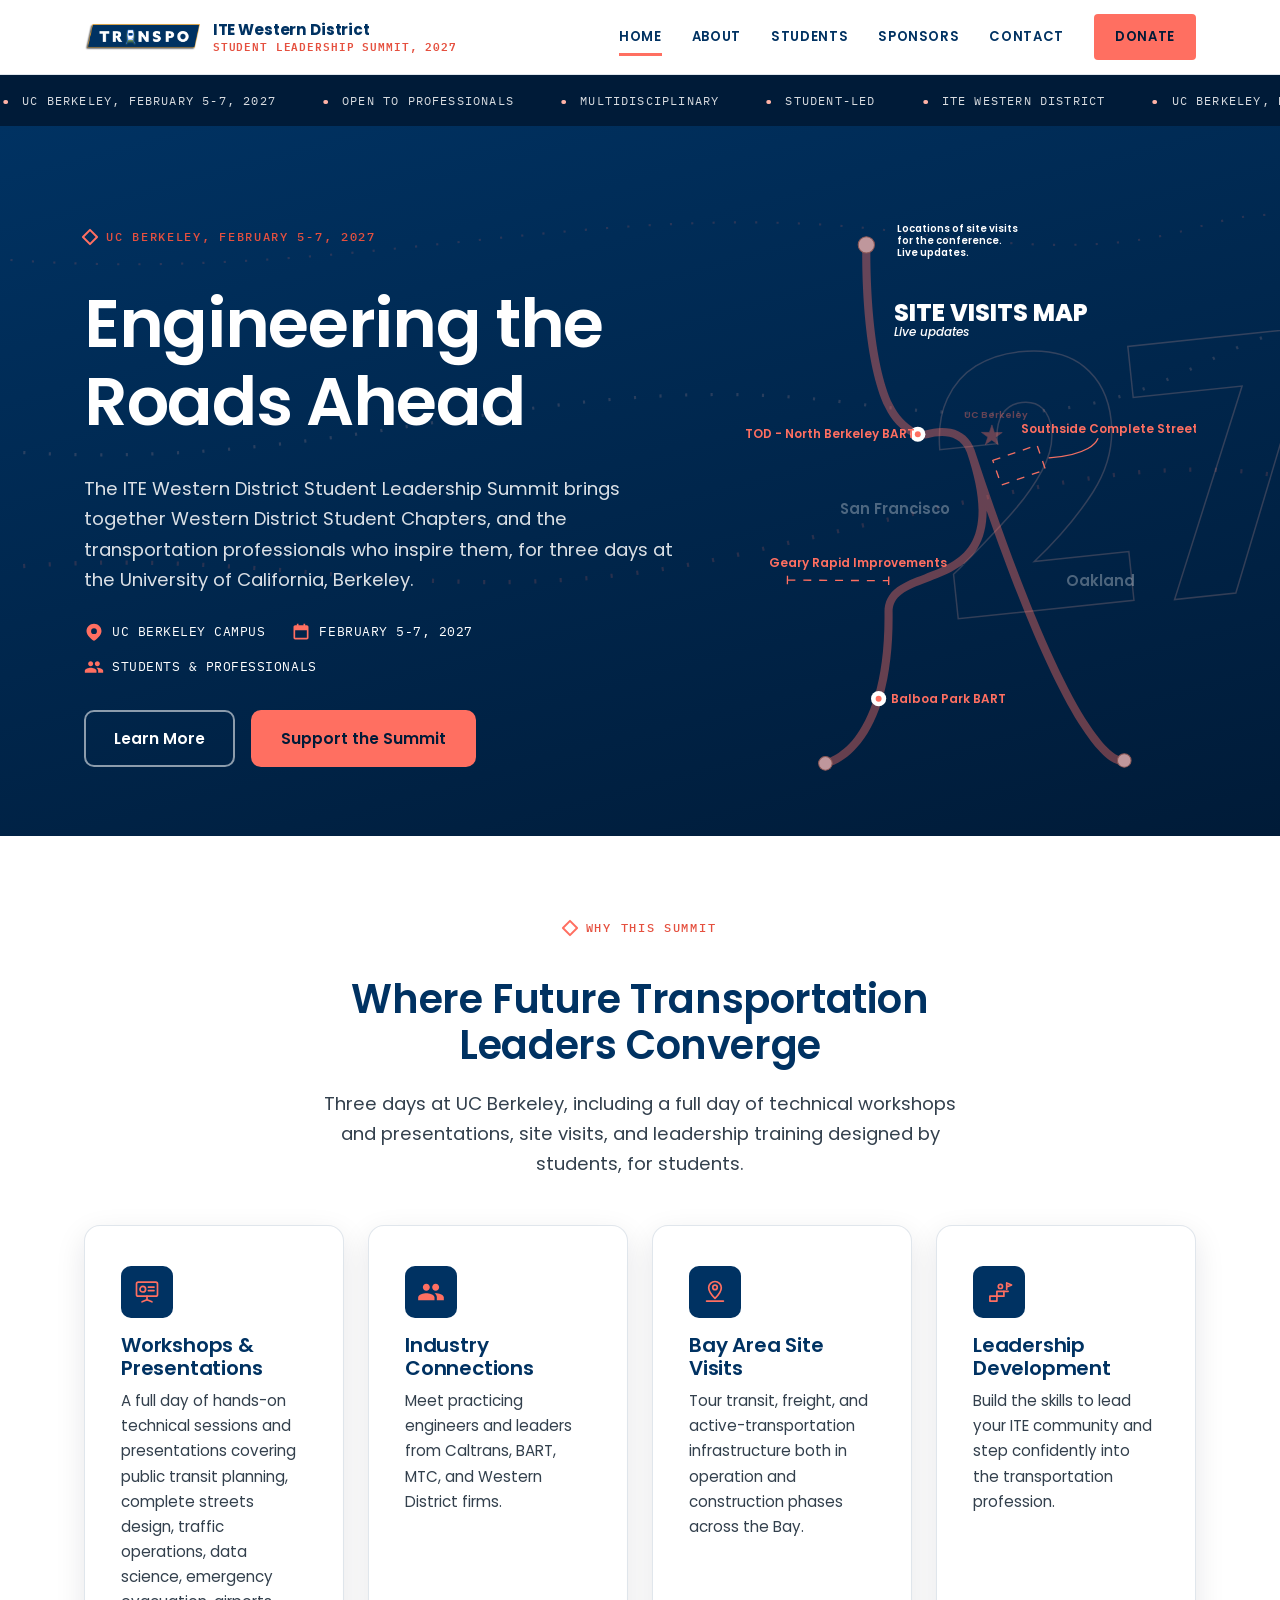
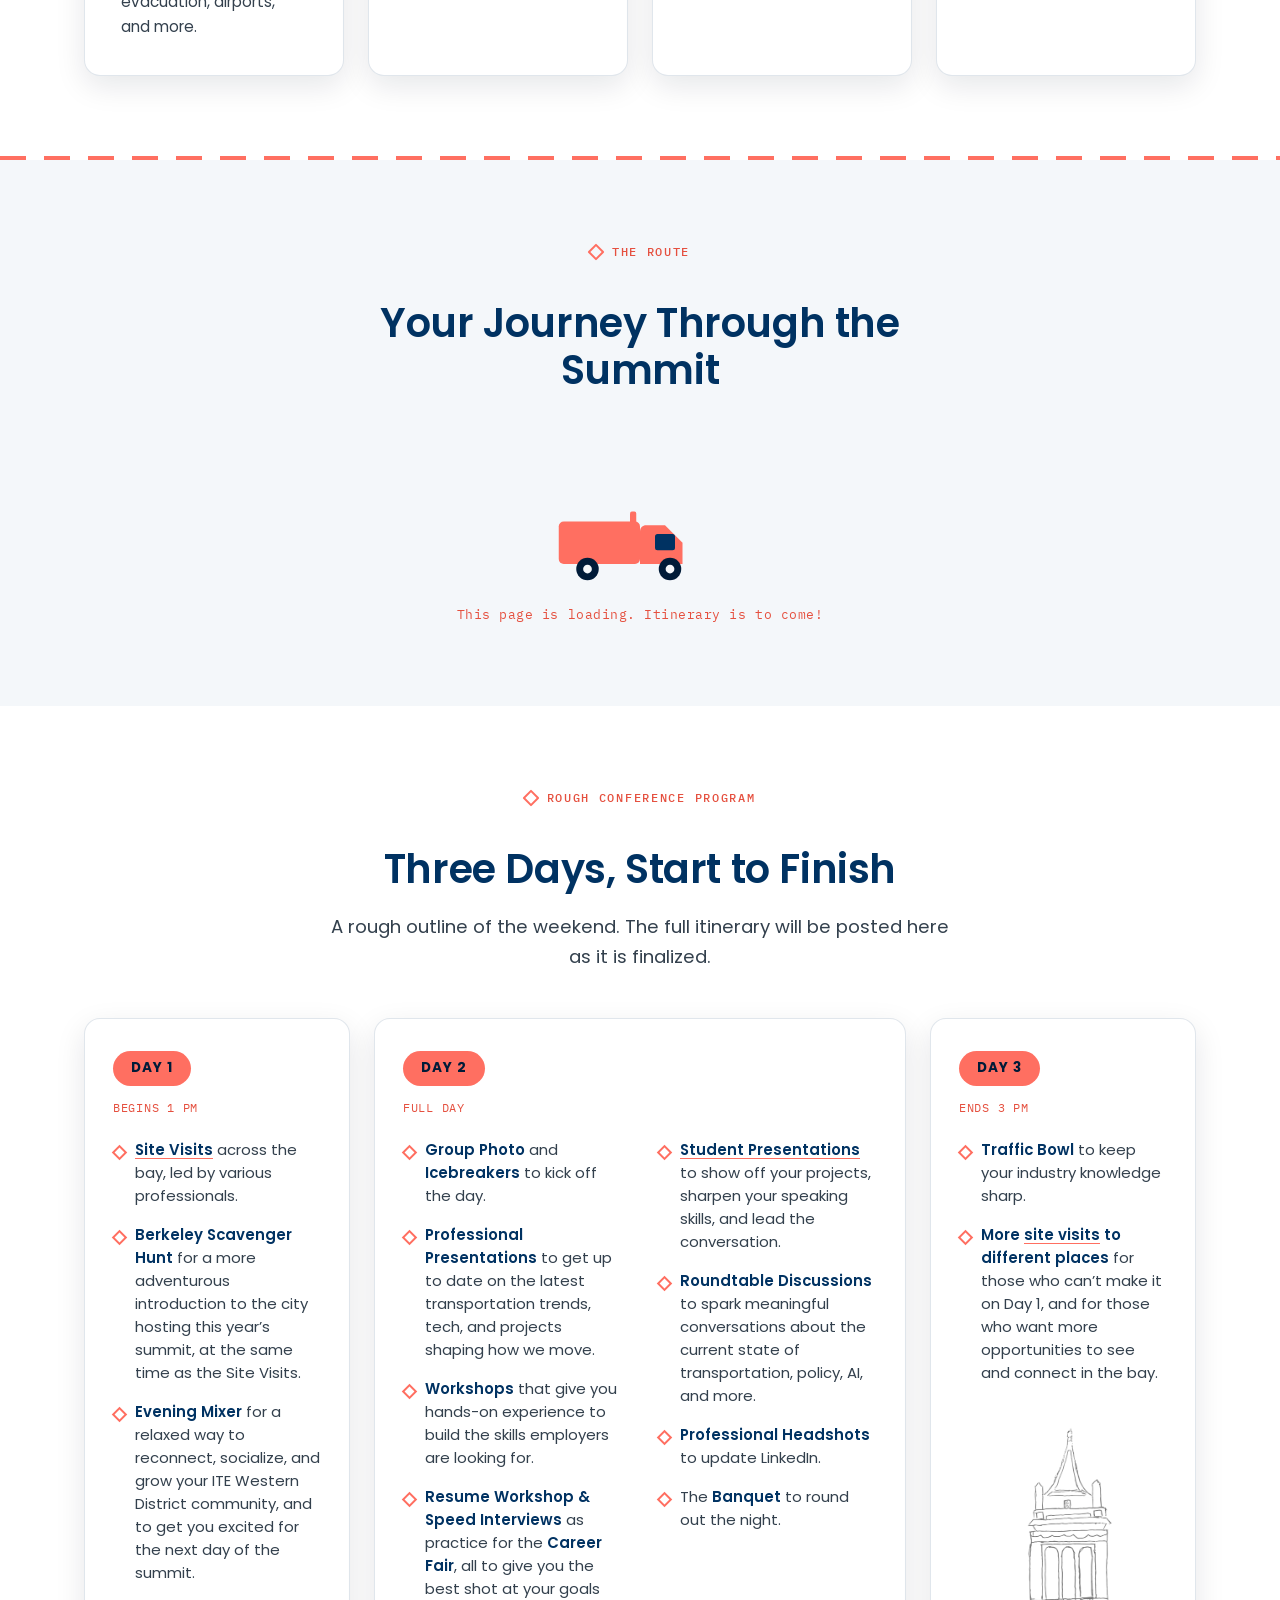
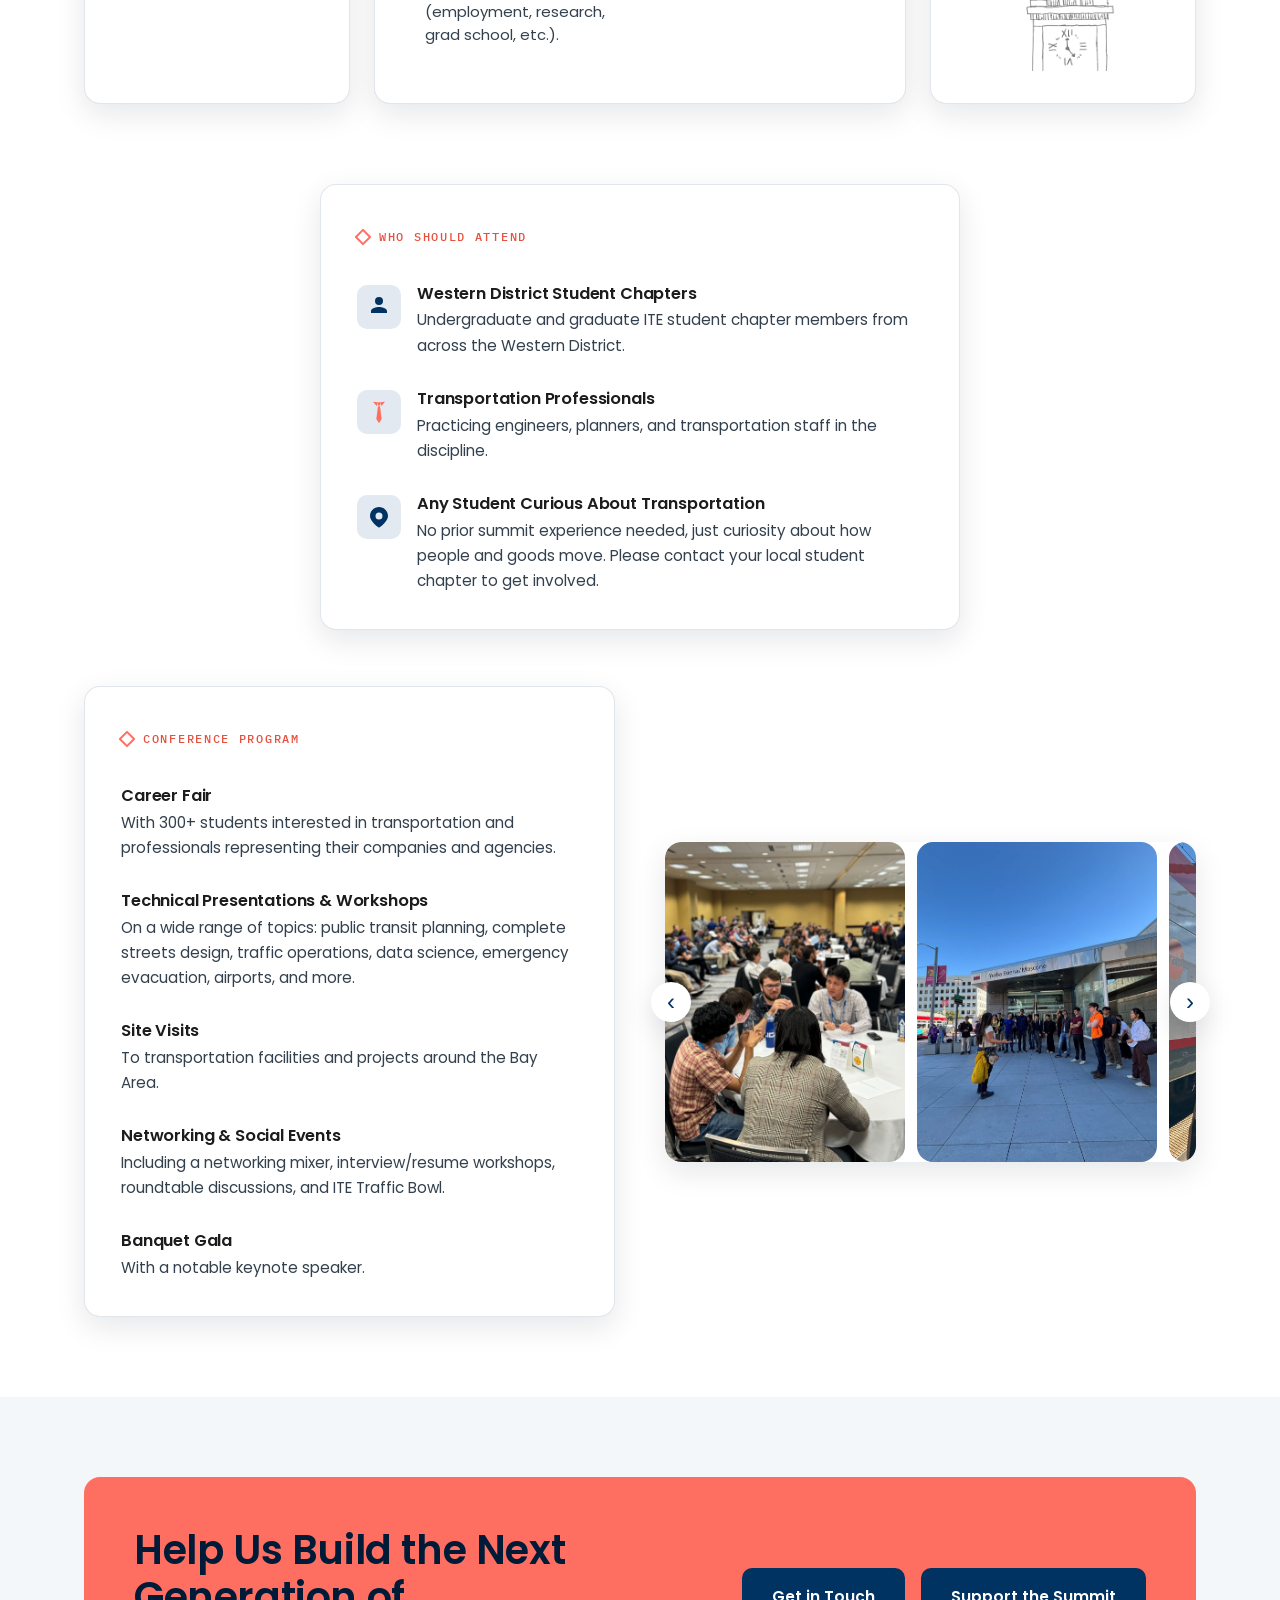
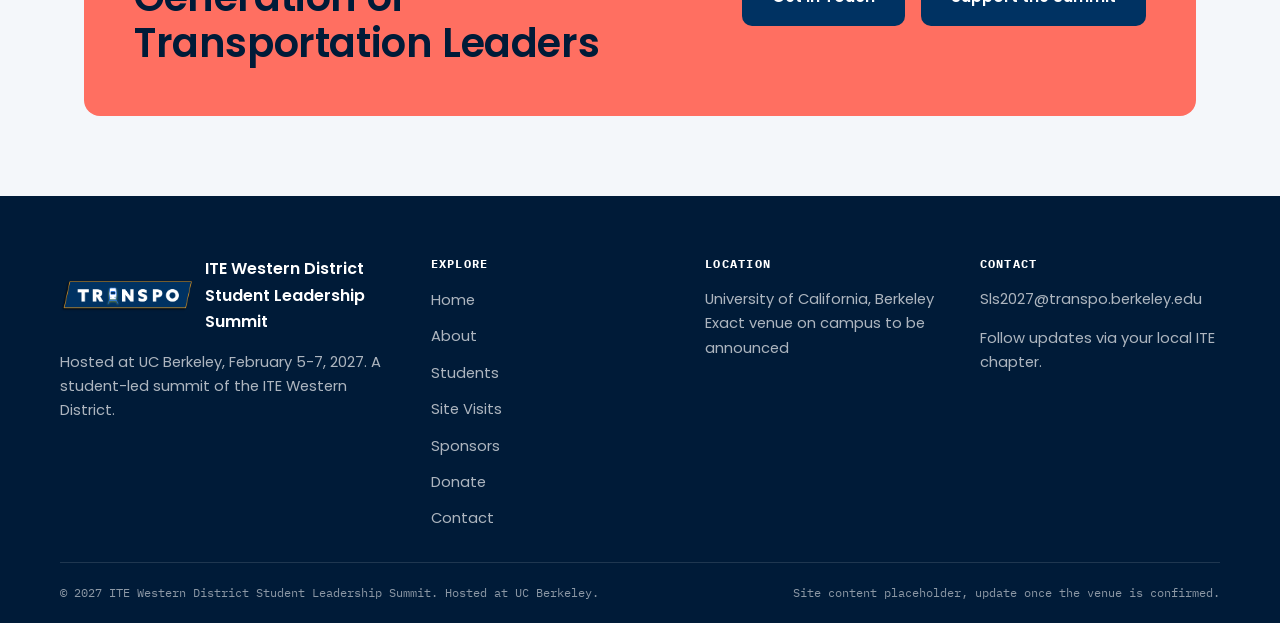
==== commit 9d137e00: "Add Students page, add rough program to home, remove Utah Students page with mailer highlights (prog" ====
--- a/index.html
+++ b/index.html
@@ -7,7 +7,7 @@
 <meta name="description" content="ITE Western District Student Leadership Summit, February 5-7, 2027, UC Berkeley. A gathering of student transportation leaders and professionals.">
 <link rel="preconnect" href="https://fonts.googleapis.com">
 <link href="https://fonts.googleapis.com/css2?family=Poppins:ital,wght@0,400;0,500;0,600;0,700;0,800;1,500&family=IBM+Plex+Mono:wght@500;600&display=swap" rel="stylesheet">
-<link rel="stylesheet" href="assets/css/style.css?v=3">
+<link rel="stylesheet" href="assets/css/style.css?v=5">
 </head>
 <body>
 
@@ -21,6 +21,7 @@
     <nav class="nav-links">
       <a href="index.html" class="active">Home</a>
       <a href="about.html">About</a>
+      <a href="students.html">Students</a>
       <a href="sponsors.html">Sponsors</a>
       <a href="contact.html">Contact</a>
       <a href="donate.html" class="nav-cta">Donate</a>
@@ -210,6 +211,50 @@
   </div>
 </section>
 
+<section class="section" id="program" style="padding-bottom:0">
+  <div class="wrap">
+    <div class="section-head center">
+      <p class="eyebrow center" style="justify-content:center">Rough Conference Program</p>
+      <h2>Three Days, Start to Finish</h2>
+      <p class="lede" style="margin:0 auto">A rough outline of the weekend. The full itinerary will be posted here as it is finalized.</p>
+    </div>
+    <div class="day-grid">
+      <article class="card day-card">
+        <span class="day-pill">Day 1</span>
+        <p class="day-time">Begins 1 PM</p>
+        <ul class="day-list">
+          <li><b><a href="site-visits.html">Site Visits</a></b> across the bay, led by various professionals.</li>
+          <li><b>Berkeley Scavenger Hunt</b> for a more adventurous introduction to the city hosting this year&rsquo;s summit, at the same time as the Site Visits.</li>
+          <li><b>Evening Mixer</b> for a relaxed way to reconnect, socialize, and grow your ITE Western District community, and to get you excited for the next day of the summit.</li>
+        </ul>
+      </article>
+      <article class="card day-card day-card-wide">
+        <span class="day-pill">Day 2</span>
+        <p class="day-time">Full day</p>
+        <ul class="day-list">
+          <li><b>Group Photo</b> and <b>Icebreakers</b> to kick off the day.</li>
+          <li><b>Professional Presentations</b> to get up to date on the latest transportation trends, tech, and projects shaping how we move.</li>
+          <li><b>Workshops</b> that give you hands-on experience to build the skills employers are looking for.</li>
+          <li><b>Resume Workshop &amp; Speed Interviews</b> as practice for the <b>Career Fair</b>, all to give you the best shot at your goals (employment, research, grad school, etc.).</li>
+          <li><b><a href="students.html#student-presentations">Student Presentations</a></b> to show off your projects, sharpen your speaking skills, and lead the conversation.</li>
+          <li><b>Roundtable Discussions</b> to spark meaningful conversations about the current state of transportation, policy, AI, and more.</li>
+          <li><b>Professional Headshots</b> to update LinkedIn.</li>
+          <li>The <b>Banquet</b> to round out the night.</li>
+        </ul>
+      </article>
+      <article class="card day-card">
+        <span class="day-pill">Day 3</span>
+        <p class="day-time">Ends 3 PM</p>
+        <ul class="day-list">
+          <li><b>Traffic Bowl</b> to keep your industry knowledge sharp.</li>
+          <li><b>More <a href="site-visits.html">site visits</a> to different places</b> for those who can&rsquo;t make it on Day 1, and for those who want more opportunities to see and connect in the bay.</li>
+        </ul>
+        <div class="day-campanile" aria-hidden="true"></div>
+      </article>
+    </div>
+  </div>
+</section>
+
 <section class="section">
   <div class="wrap">
     <div class="card" style="max-width:640px;margin:0 auto">
@@ -282,6 +327,7 @@
         <ul class="footer-links">
           <li><a href="index.html">Home</a></li>
           <li><a href="about.html">About</a></li>
+          <li><a href="students.html">Students</a></li>
           <li><a href="site-visits.html">Site Visits</a></li>
           <li><a href="sponsors.html">Sponsors</a></li>
           <li><a href="donate.html">Donate</a></li>
@@ -305,6 +351,6 @@
   </div>
 </footer>
 
-<script src="assets/js/main.js?v=3"></script>
+<script src="assets/js/main.js?v=5"></script>
 </body>
 </html>
--- a/assets/css/style.css
+++ b/assets/css/style.css
@@ -191,7 +191,7 @@
 }
 .nav-toggle span { width: 26px; height: 3px; background: var(--blue); border-radius: 2px; }
 
-@media (max-width: 860px) {
+@media (max-width: 1040px) {
   .nav-toggle { display: flex; }
   .nav-links {
     position: absolute;
@@ -562,9 +562,66 @@
 .pic-arrow-left { left: -14px; }
 .pic-arrow-right { right: -14px; }
 
+/* ---------- Students page ---------- */
+section[id] { scroll-margin-top: 80px; }
+.photo-frame { width: 100%; border-radius: var(--radius); box-shadow: var(--shadow); }
+.text-link { color: var(--blue); font-weight: 600; text-decoration: underline; text-decoration-color: var(--coral); text-underline-offset: 3px; }
+.text-link:hover { color: var(--coral-dark); }
+
+/* Day 2 has far more items than Days 1 and 3, so it gets a double-width column
+   with its list split in two, which keeps all three cards about the same height. */
+.day-grid { display: grid; grid-template-columns: 1fr 2fr 1fr; gap: 24px; align-items: stretch; }
+@media (max-width: 1100px) { .day-grid { grid-template-columns: 1fr; max-width: 760px; margin: 0 auto; } }
+.card.day-card { display: flex; flex-direction: column; padding: 32px 28px; }
+.day-card-wide .day-list { display: block; columns: 2; column-gap: 36px; }
+.day-card-wide .day-list li { break-inside: avoid; margin-bottom: 16px; }
+@media (max-width: 700px) { .day-card-wide .day-list { columns: 1; } }
+.day-campanile { margin-top: auto; width: 100%; height: 260px; background: url("../img/campanile.webp") center top / 420px auto no-repeat; filter: invert(1); mix-blend-mode: multiply; opacity: 0.55; pointer-events: none; }
+.day-card .day-list { margin-bottom: 24px; }
+@media (max-width: 1100px) { .day-campanile { display: none; } }
+.day-pill { align-self: flex-start; display: inline-block; background: var(--coral); color: var(--blue-dark); font-weight: 700; font-size: 0.85rem; letter-spacing: 0.08em; text-transform: uppercase; padding: 6px 18px; border-radius: 999px; }
+.card.day-card p.day-time { margin: 12px 0 20px; font-family: var(--mono); font-size: 0.76rem; letter-spacing: 0.06em; text-transform: uppercase; color: var(--coral-dark); }
+.day-list { list-style: none; margin: 0; padding: 0; display: grid; gap: 16px; }
+.day-list li { position: relative; padding-left: 22px; font-size: 0.93rem; line-height: 1.55; color: #33404d; }
+.day-list li::before { content: ""; position: absolute; left: 1px; top: 0.6em; width: 7px; height: 7px; border: 2px solid var(--coral); transform: rotate(45deg); }
+.day-list b { color: var(--blue); font-weight: 600; }
+.day-list a { text-decoration: underline; text-decoration-color: var(--coral); text-underline-offset: 3px; }
+.day-list a:hover { color: var(--coral-dark); }
+
+.present-grid { display: grid; grid-template-columns: 1fr 1fr; gap: 24px; margin-top: 46px; }
+@media (max-width: 860px) { .present-grid { grid-template-columns: 1fr; } }
+.present-grid .card .eyebrow { margin-bottom: 22px; }
+.check-list { list-style: none; margin: 0; padding: 0; display: grid; gap: 12px; font-size: 1.02rem; color: #33404d; }
+.check-list li::before { content: "\2713"; color: var(--coral-dark); font-weight: 700; margin-right: 12px; }
+.card p.deadline { margin: 0 0 22px; font-size: 1.05rem; color: var(--blue-dark); }
+.deadline span { display: inline-block; margin-top: 8px; padding: 4px 12px; background: var(--coral); border-radius: 6px; font-weight: 700; }
+
+.link-cards { display: grid; grid-template-columns: 1fr 1fr; gap: 24px; margin-top: 24px; }
+@media (max-width: 700px) { .link-cards { grid-template-columns: 1fr; } }
+.link-card { display: flex; flex-direction: column; gap: 6px; padding: 28px; background: var(--white); border: 2px solid var(--line); border-radius: var(--radius); box-shadow: var(--shadow); transition: transform 0.2s ease, border-color 0.2s ease, box-shadow 0.2s ease; }
+.link-card:hover { transform: translateY(-4px); border-color: var(--coral); box-shadow: 0 16px 34px rgba(0,20,40,0.14); }
+.link-card-label { font-size: 1.12rem; font-weight: 600; color: var(--blue); }
+.link-card-label::after { content: " \2197"; color: var(--coral-dark); }
+.link-card-desc { font-size: 0.92rem; color: #33404d; }
+.link-card-url { margin-top: 8px; font-family: var(--mono); font-size: 0.76rem; color: var(--coral-dark); word-break: break-all; }
+.link-card-primary { background: var(--blue); border-color: var(--blue); }
+.link-card-primary .link-card-label { color: var(--white); }
+.link-card-primary .link-card-desc { color: rgba(255,255,255,0.82); }
+.link-card-primary .link-card-url, .link-card-primary .link-card-label::after { color: var(--pink); }
+
+.contact-notes { max-width: 720px; margin: 0 auto 44px; display: grid; gap: 16px; }
+.contact-notes .note-box { margin: 0; background: var(--white); }
+.people-grid { display: grid; grid-template-columns: 1fr 1fr; gap: 40px; max-width: 640px; margin: 0 auto; }
+@media (max-width: 560px) { .people-grid { grid-template-columns: 1fr; } }
+.person { text-align: center; }
+.person img { width: 160px; height: 210px; object-fit: cover; object-position: center 20%; border-radius: var(--radius); box-shadow: var(--shadow); margin: 0 auto 16px; }
+.person h3 { margin-bottom: 2px; }
+.person-role { margin: 0 0 6px; color: #33404d; }
+.thanks-band { background: var(--coral); color: var(--blue-dark); text-align: center; font-weight: 700; font-size: 1.1rem; letter-spacing: 0.06em; text-transform: uppercase; padding: 14px 24px; }
+
 /* ---------- Site Visits page ---------- */
-.visit-chips { display: flex; flex-wrap: wrap; justify-content: center; gap: 10px; margin-bottom: 48px; }
-.visit-chips a {
+.visit-chips, .chip-row { display: flex; flex-wrap: wrap; justify-content: center; gap: 10px; margin-bottom: 48px; }
+.visit-chips a, .chip-row a {
   padding: 9px 18px;
   border: 1.5px solid var(--line);
   border-radius: 999px;
@@ -576,7 +633,7 @@
   color: var(--blue);
   transition: background 0.15s ease, border-color 0.15s ease, color 0.15s ease;
 }
-.visit-chips a:hover { background: var(--coral); border-color: var(--coral); color: var(--blue-dark); }
+.visit-chips a:hover, .chip-row a:hover { background: var(--coral); border-color: var(--coral); color: var(--blue-dark); }
 .visit-list { display: grid; gap: 28px; max-width: 880px; margin: 0 auto; }
 .visit-card { scroll-margin-top: 110px; }
 .visit-card:target { border-color: var(--coral); box-shadow: 0 0 0 3px rgba(255,111,97,0.25), var(--shadow); }
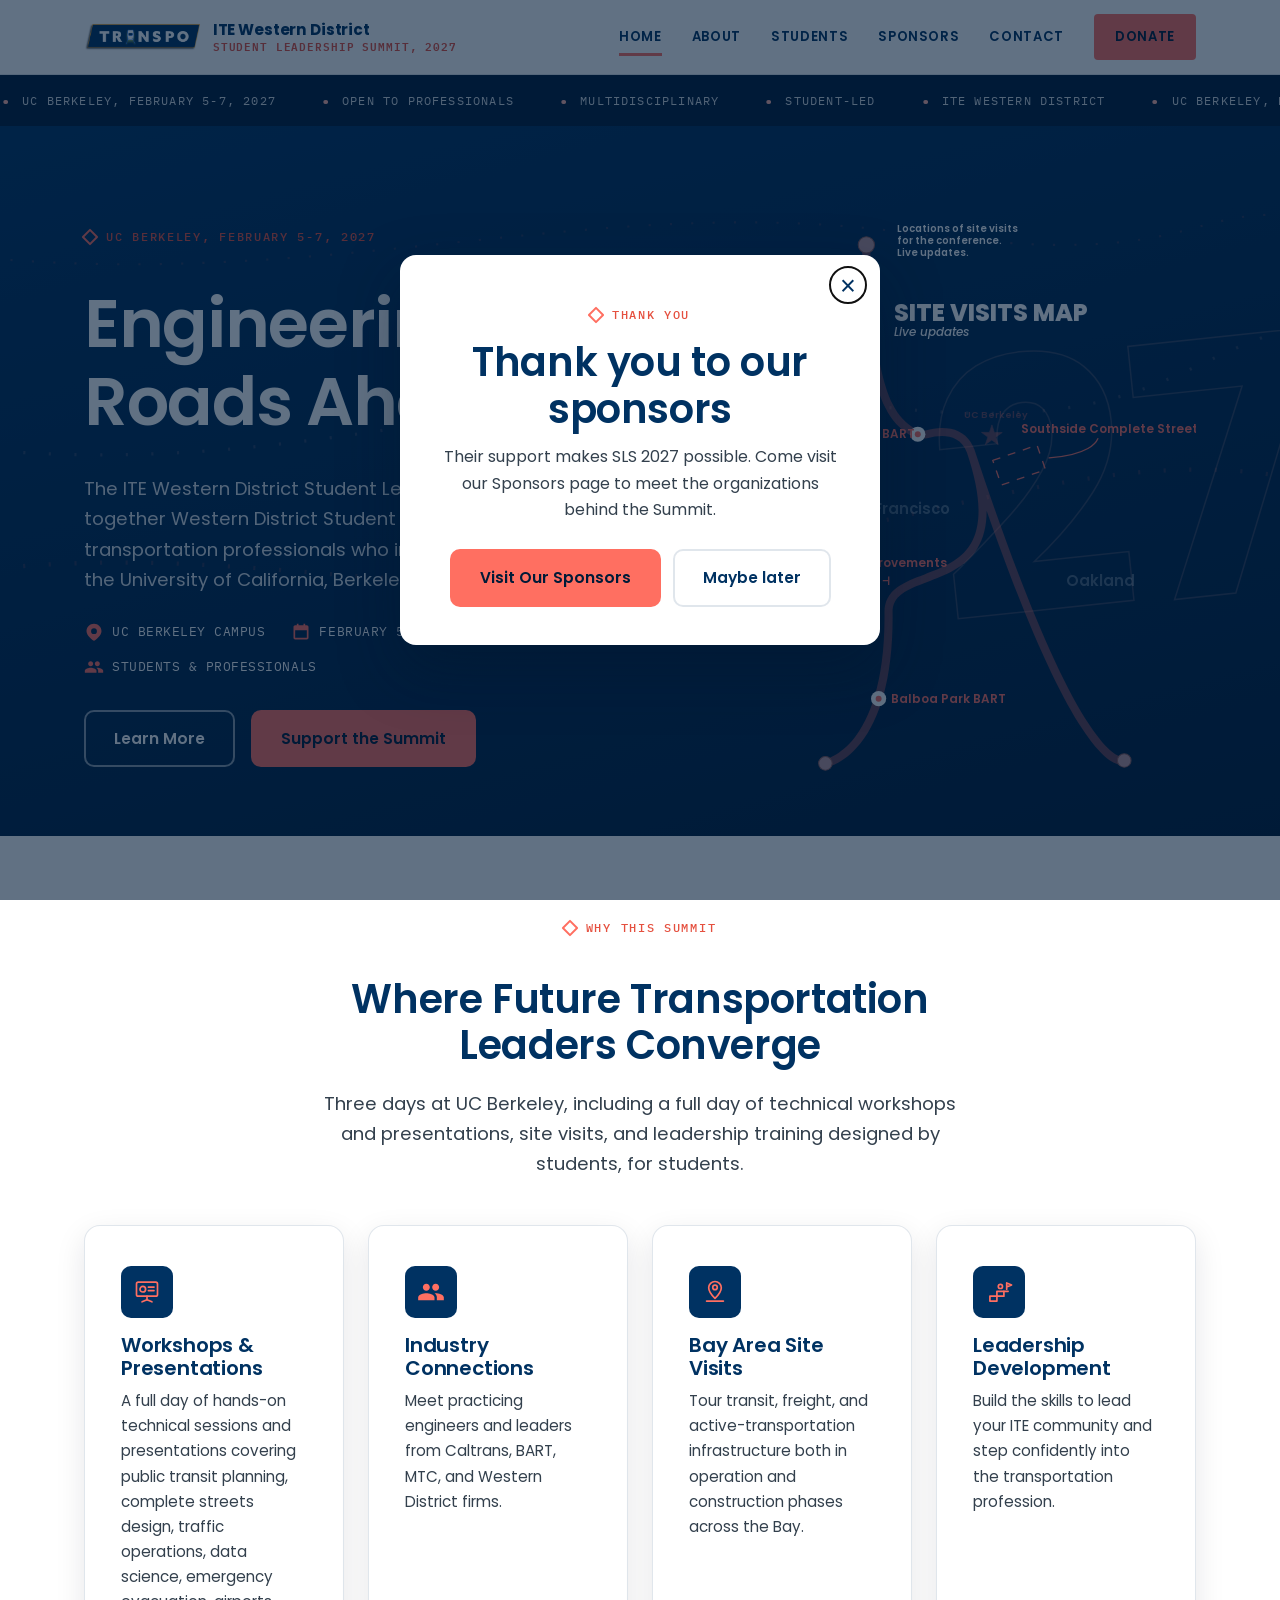
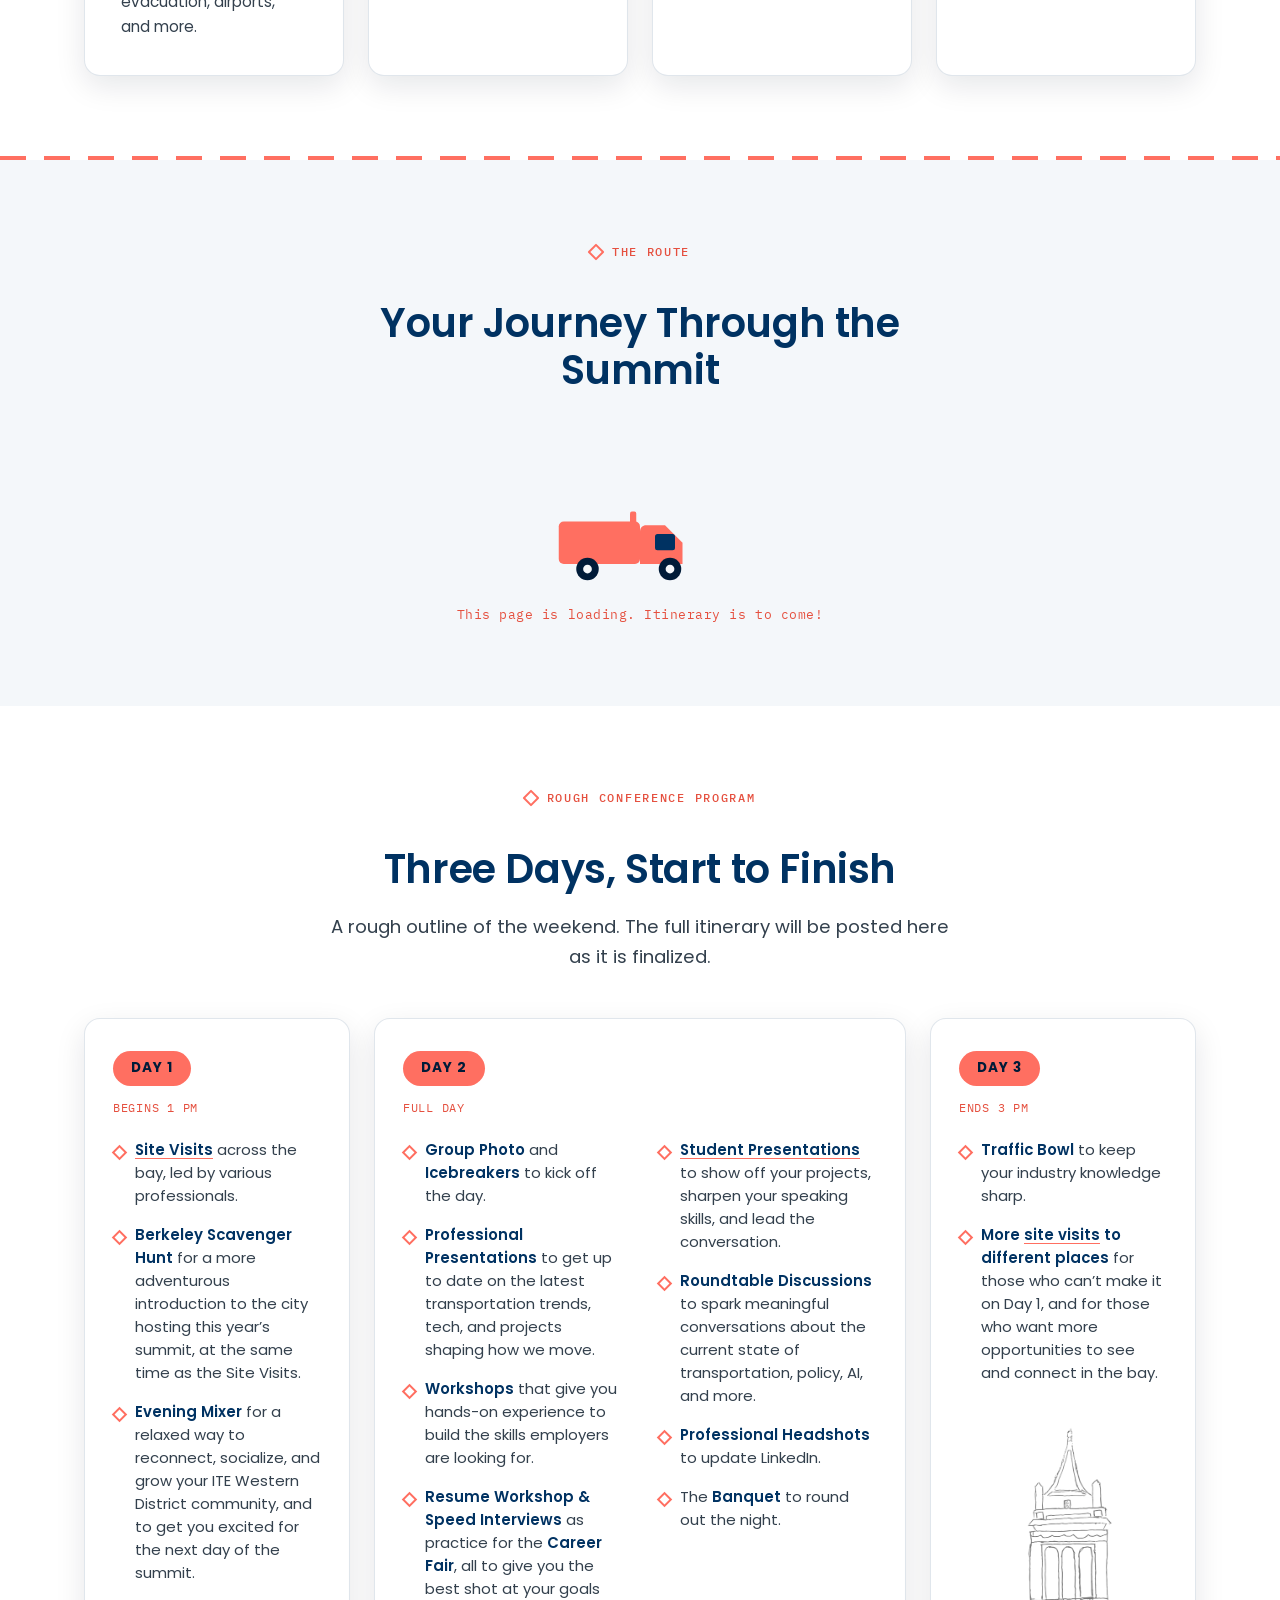
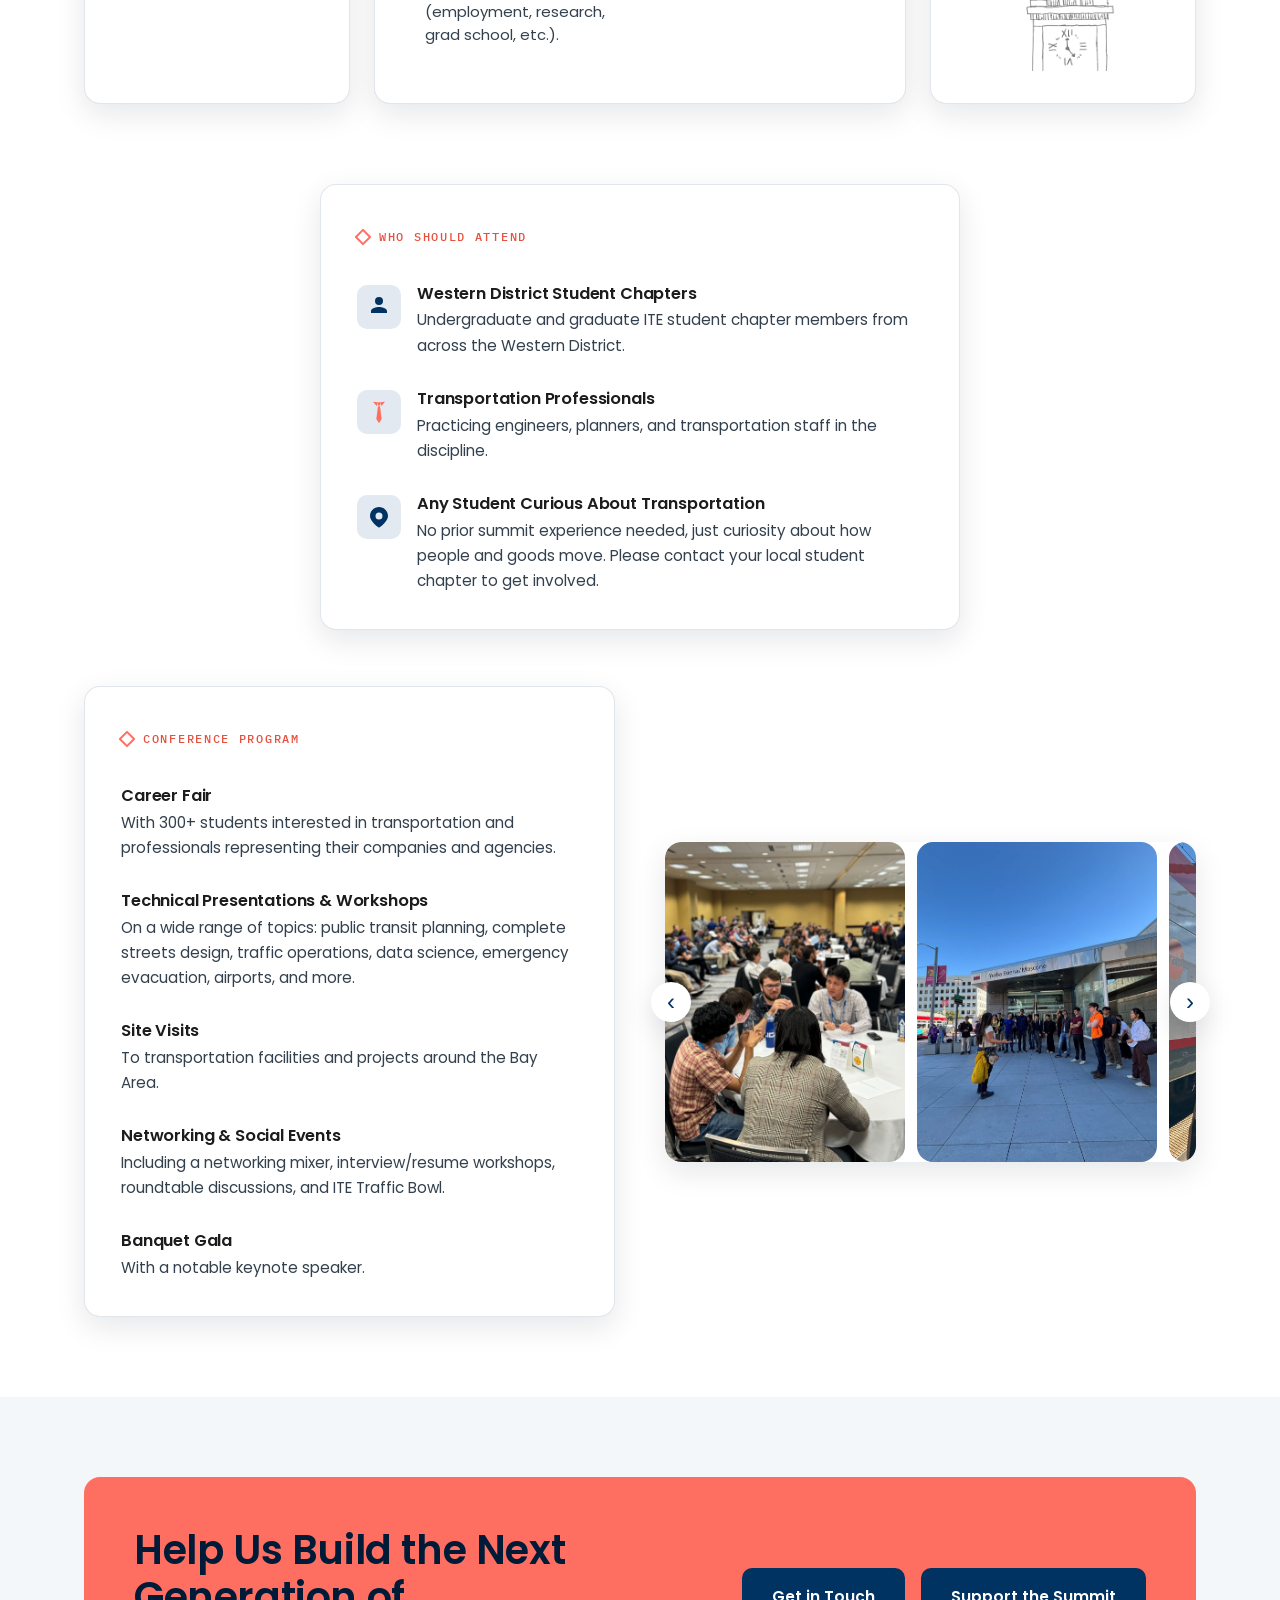
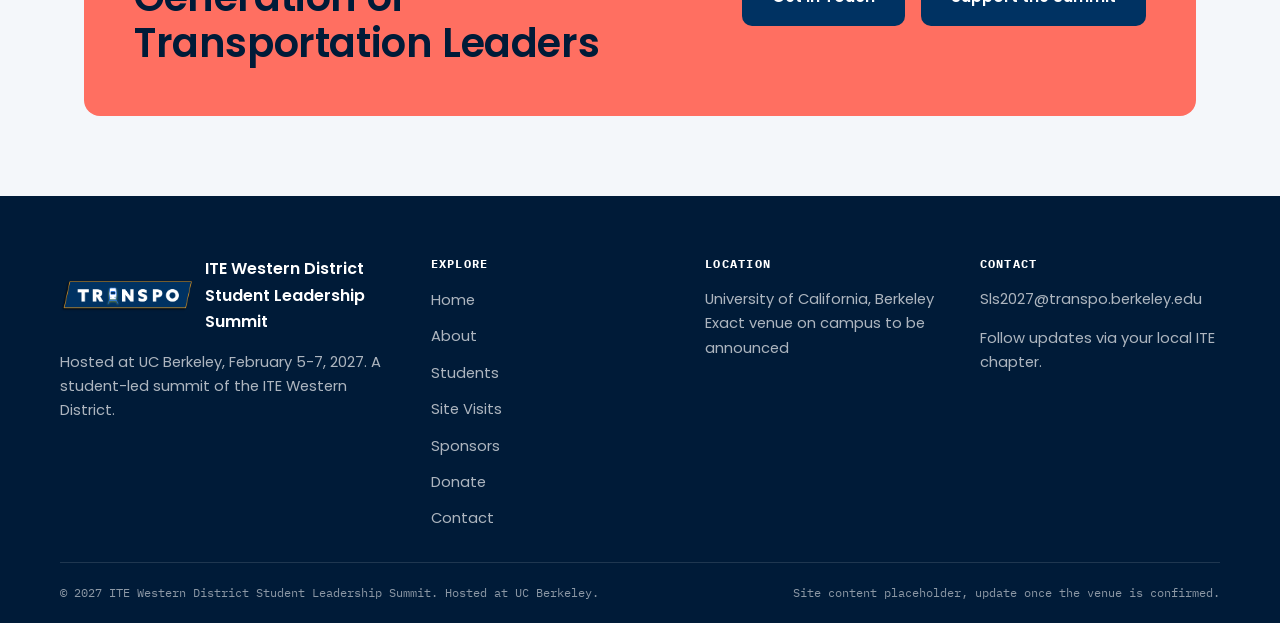
==== commit 028c2122: "Add home page thank-you-to-sponsors popup Shown once per browser session; links to the Sponsors page" ====
--- a/index.html
+++ b/index.html
@@ -7,7 +7,7 @@
 <meta name="description" content="ITE Western District Student Leadership Summit, February 5-7, 2027, UC Berkeley. A gathering of student transportation leaders and professionals.">
 <link rel="preconnect" href="https://fonts.googleapis.com">
 <link href="https://fonts.googleapis.com/css2?family=Poppins:ital,wght@0,400;0,500;0,600;0,700;0,800;1,500&family=IBM+Plex+Mono:wght@500;600&display=swap" rel="stylesheet">
-<link rel="stylesheet" href="assets/css/style.css?v=5">
+<link rel="stylesheet" href="assets/css/style.css?v=6">
 </head>
 <body>
 
@@ -351,6 +351,17 @@
   </div>
 </footer>
 
-<script src="assets/js/main.js?v=5"></script>
+<dialog class="popup" id="sponsor-popup" aria-labelledby="sponsor-popup-title">
+  <button type="button" class="popup-close" aria-label="Close">&times;</button>
+  <p class="eyebrow">Thank You</p>
+  <h2 id="sponsor-popup-title">Thank you to our sponsors</h2>
+  <p>Their support makes SLS 2027 possible. Come visit our Sponsors page to meet the organizations behind the Summit.</p>
+  <div class="popup-actions">
+    <a href="sponsors.html" class="btn btn-coral">Visit Our Sponsors</a>
+    <button type="button" class="btn btn-ghost popup-dismiss">Maybe later</button>
+  </div>
+</dialog>
+
+<script src="assets/js/main.js?v=6"></script>
 </body>
 </html>
--- a/assets/css/style.css
+++ b/assets/css/style.css
@@ -561,6 +561,46 @@
 .pic-arrow:hover { background: var(--coral); color: var(--white); transform: translateY(-50%) scale(1.08); }
 .pic-arrow-left { left: -14px; }
 .pic-arrow-right { right: -14px; }
+
+/* ---------- Home page sponsor popup ---------- */
+.btn-ghost { background: transparent; color: var(--blue); border-color: var(--line); }
+.btn-ghost:hover { background: var(--fog); border-color: var(--blue); }
+dialog.popup {
+  position: fixed;
+  width: calc(100% - 32px);
+  max-width: 480px;
+  margin: auto;
+  padding: 48px 40px 38px;
+  border: none;
+  border-radius: var(--radius);
+  background: var(--white);
+  color: var(--ink);
+  text-align: center;
+  box-shadow: 0 24px 60px rgba(0,20,40,0.35);
+}
+dialog.popup[open] { animation: popup-in 0.25s ease-out; }
+dialog.popup::backdrop { background: rgba(0,27,56,0.62); }
+dialog.popup .eyebrow { justify-content: center; margin-bottom: 14px; }
+dialog.popup h2 { margin-bottom: 12px; }
+dialog.popup p:not(.eyebrow) { margin: 0 0 26px; }
+.popup-actions { display: flex; flex-wrap: wrap; justify-content: center; gap: 12px; }
+.popup-close {
+  position: absolute;
+  top: 12px;
+  right: 14px;
+  width: 36px;
+  height: 36px;
+  border: none;
+  border-radius: 50%;
+  background: transparent;
+  color: var(--blue);
+  font-size: 1.7rem;
+  line-height: 1;
+  cursor: pointer;
+}
+.popup-close:hover { background: var(--fog); }
+@keyframes popup-in { from { opacity: 0; transform: translateY(12px) scale(0.98); } to { opacity: 1; transform: none; } }
+@media (prefers-reduced-motion: reduce) { dialog.popup[open] { animation: none; } }
 
 /* ---------- Students page ---------- */
 section[id] { scroll-margin-top: 80px; }
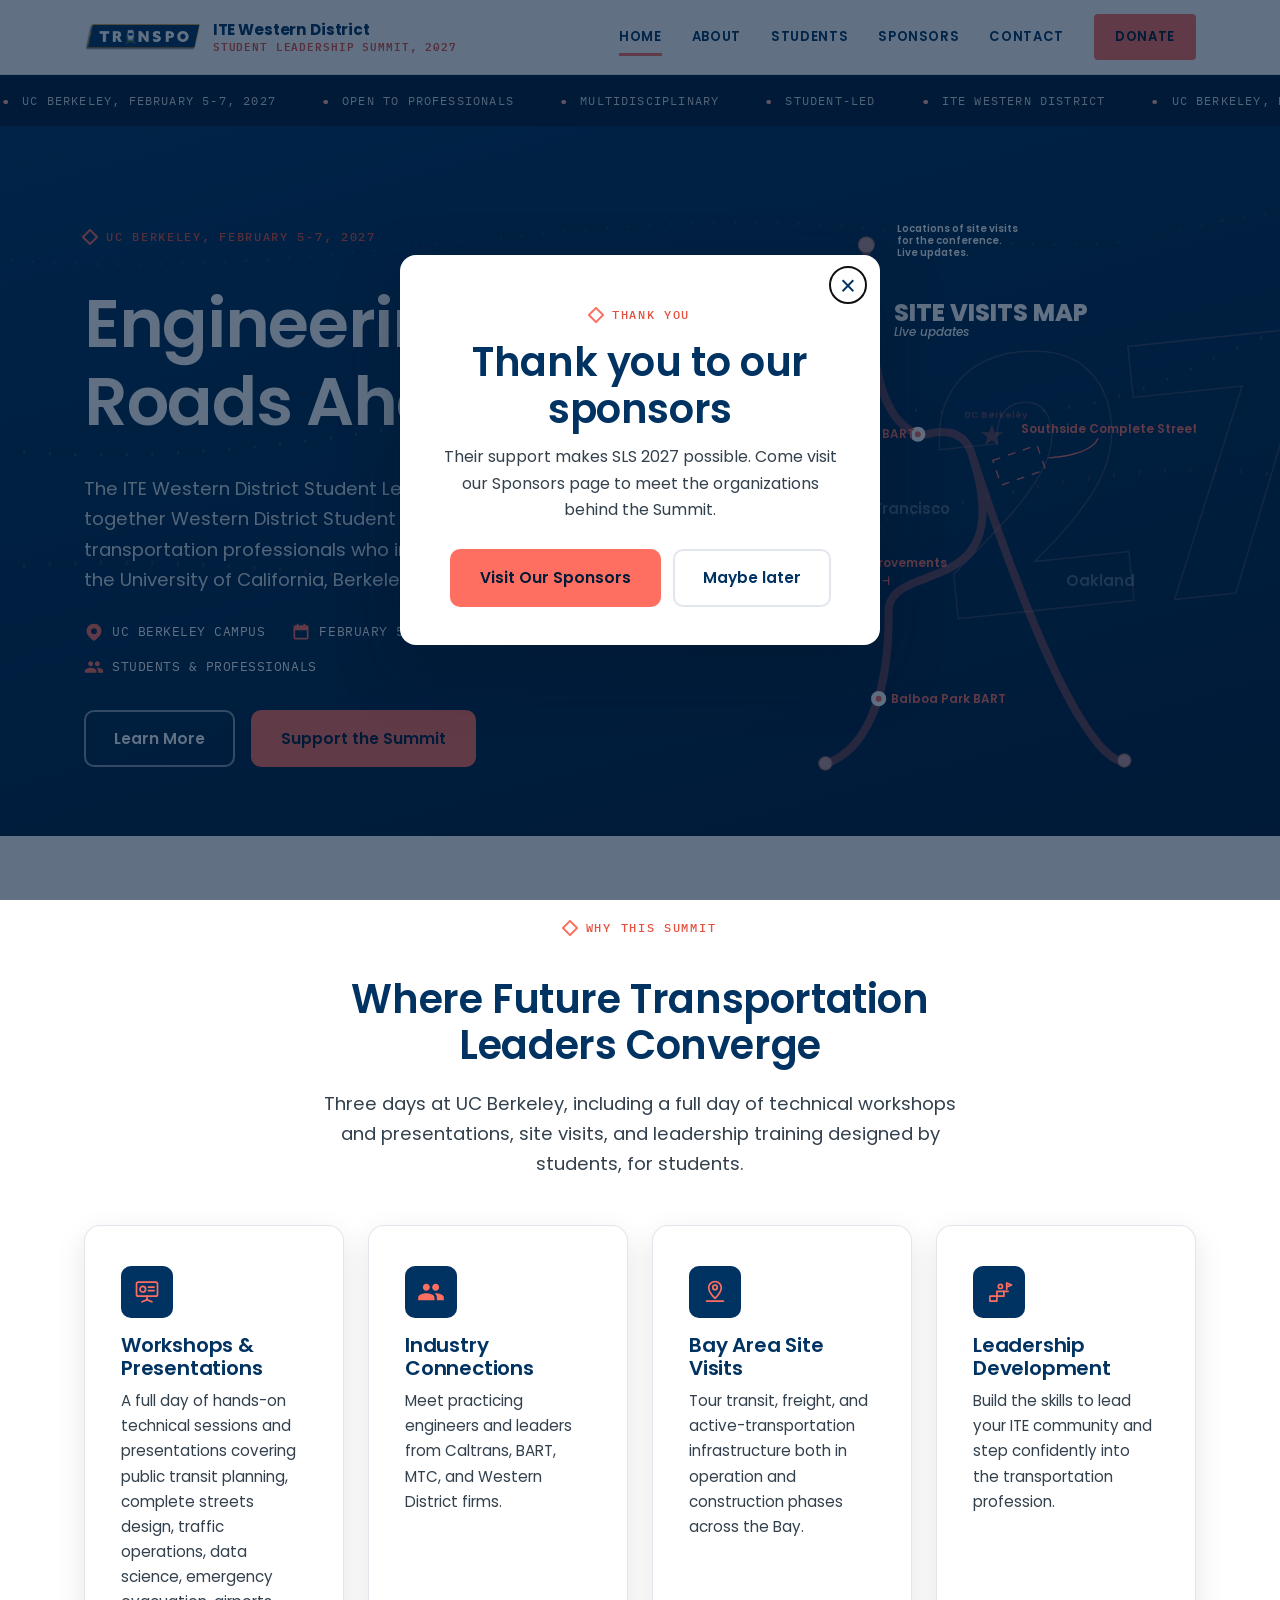
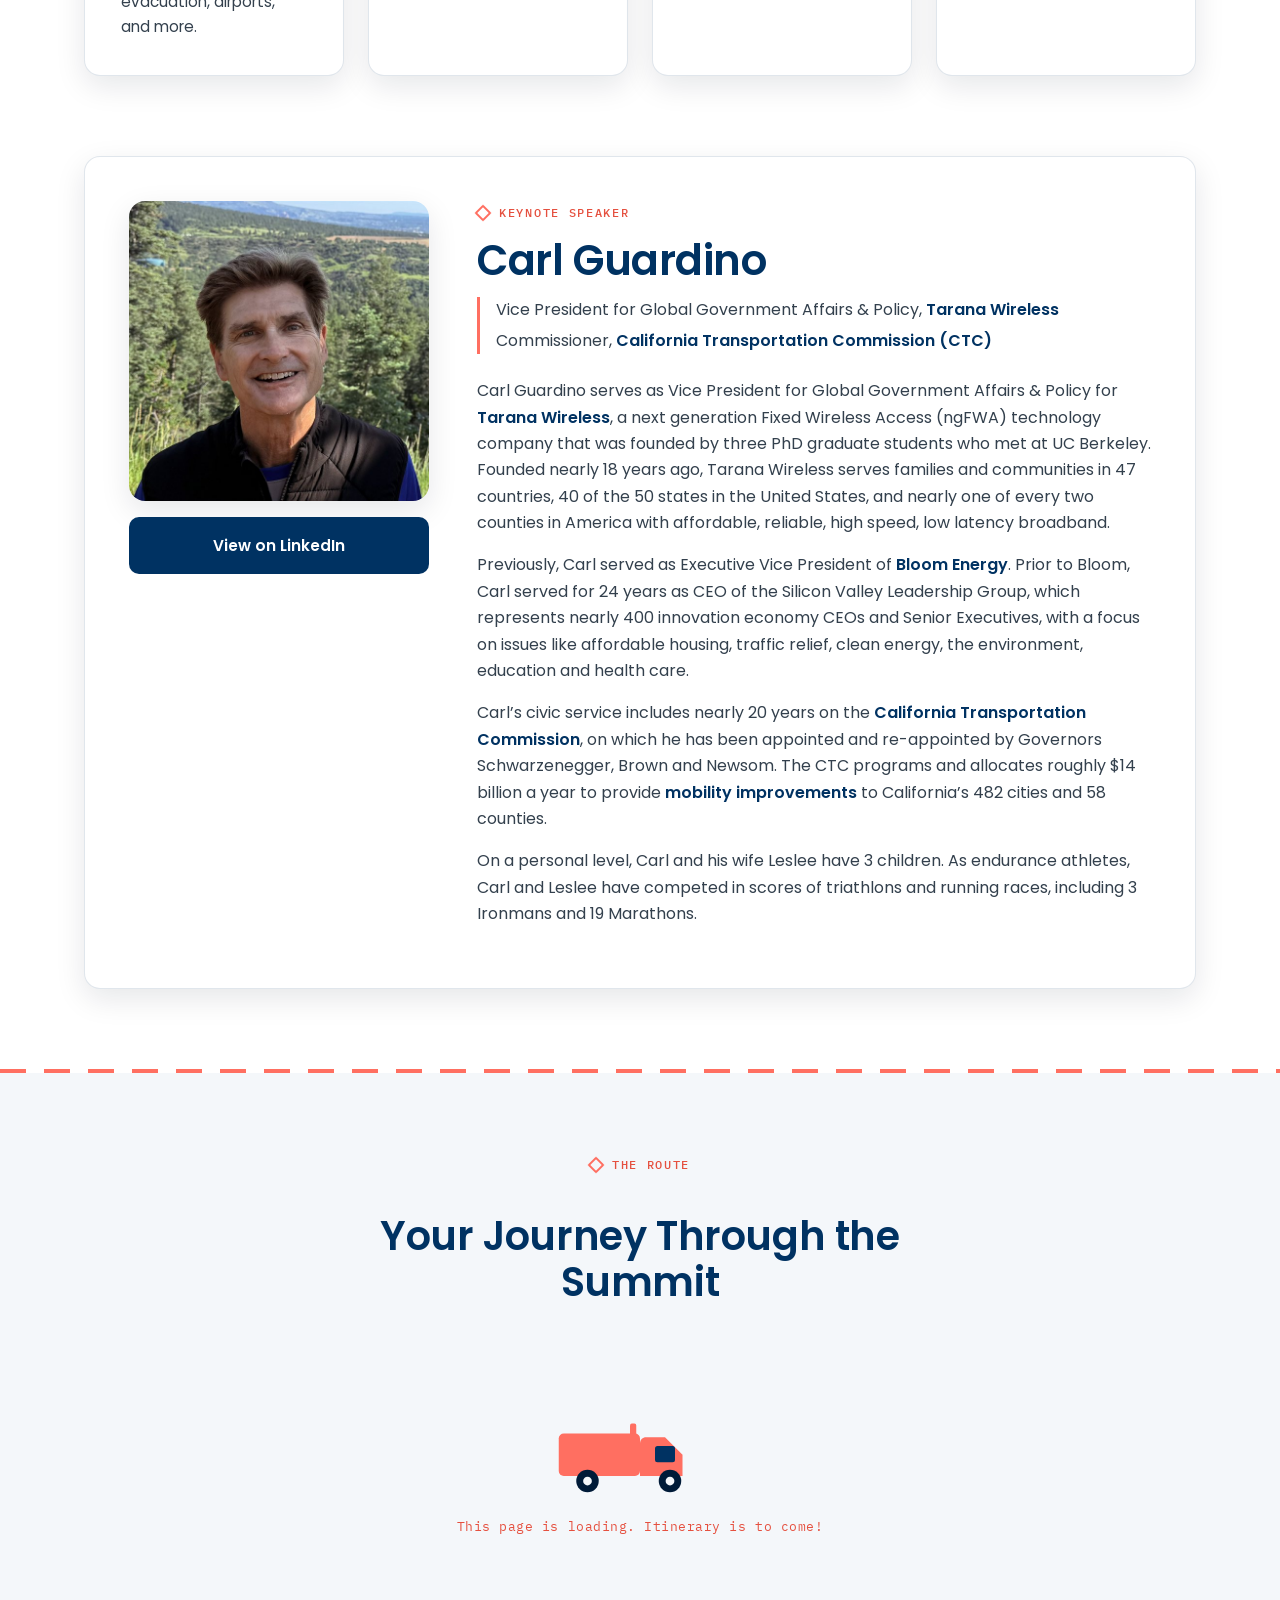
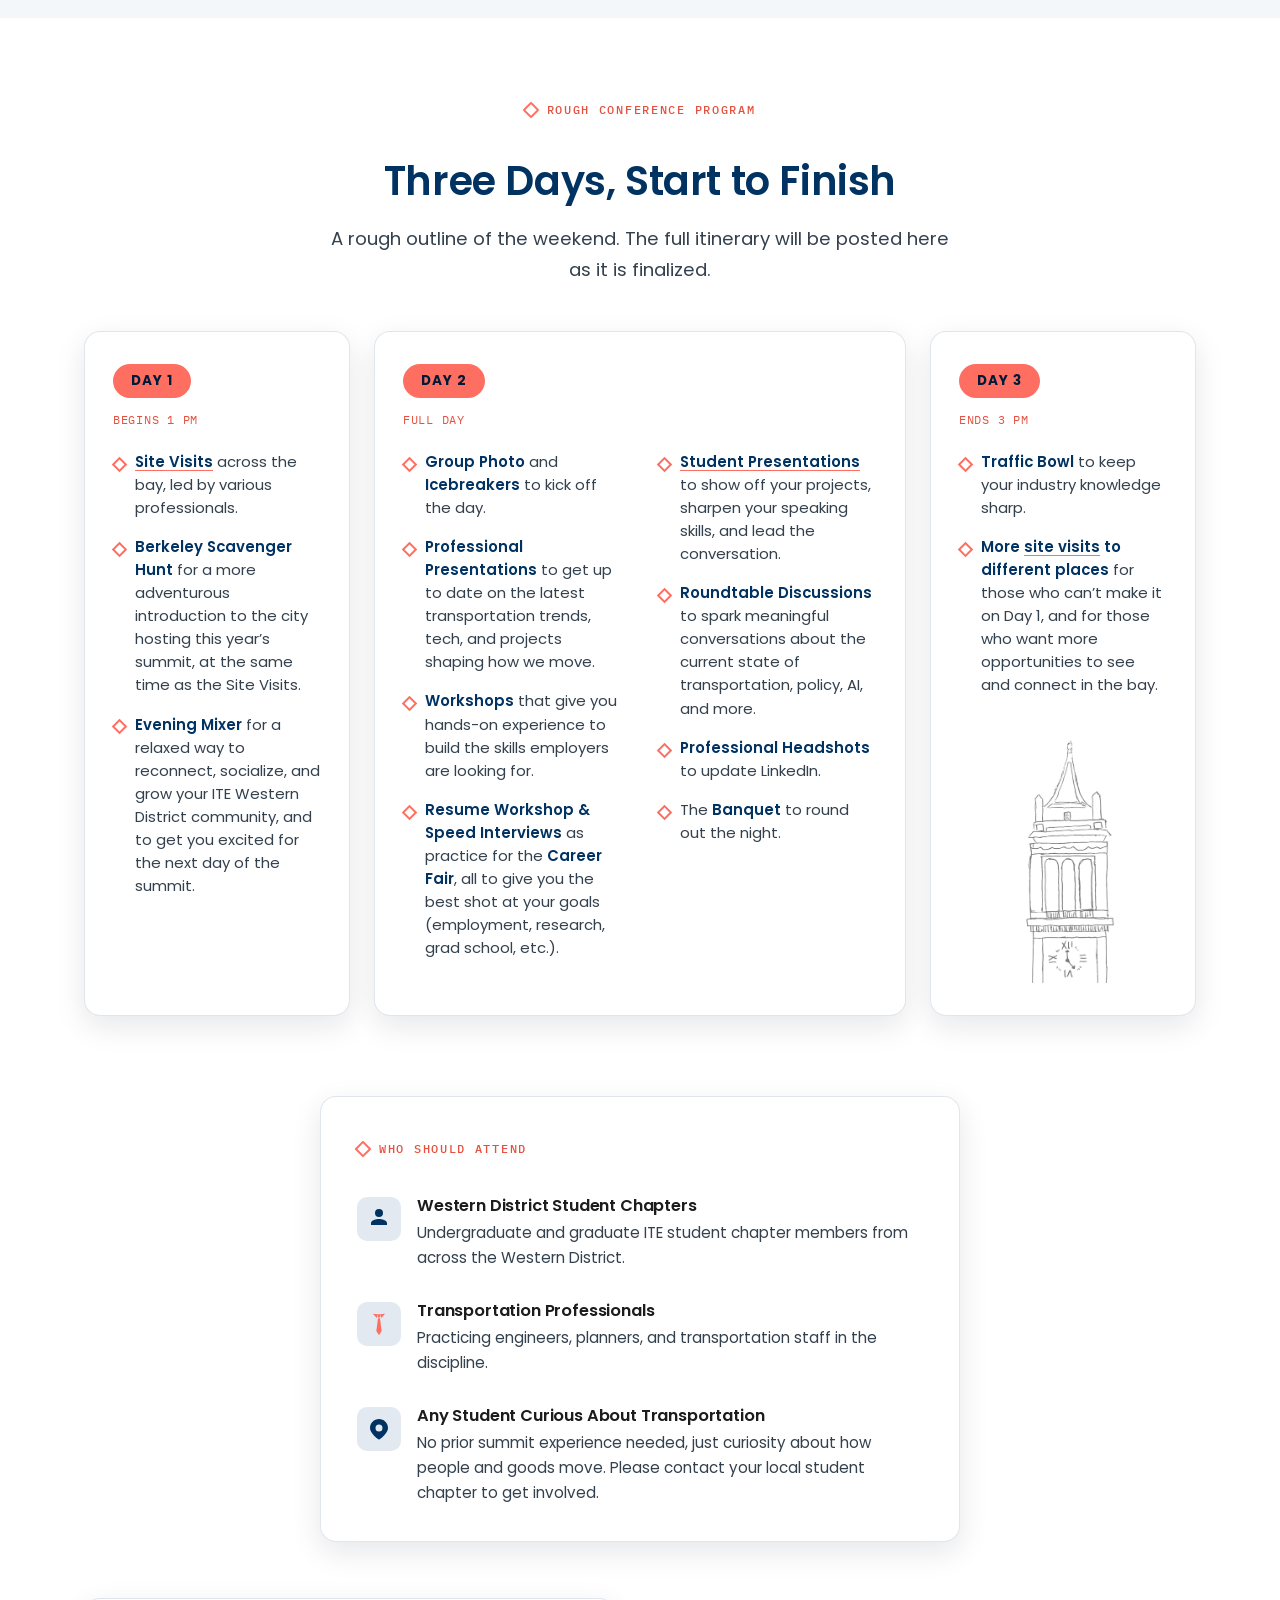
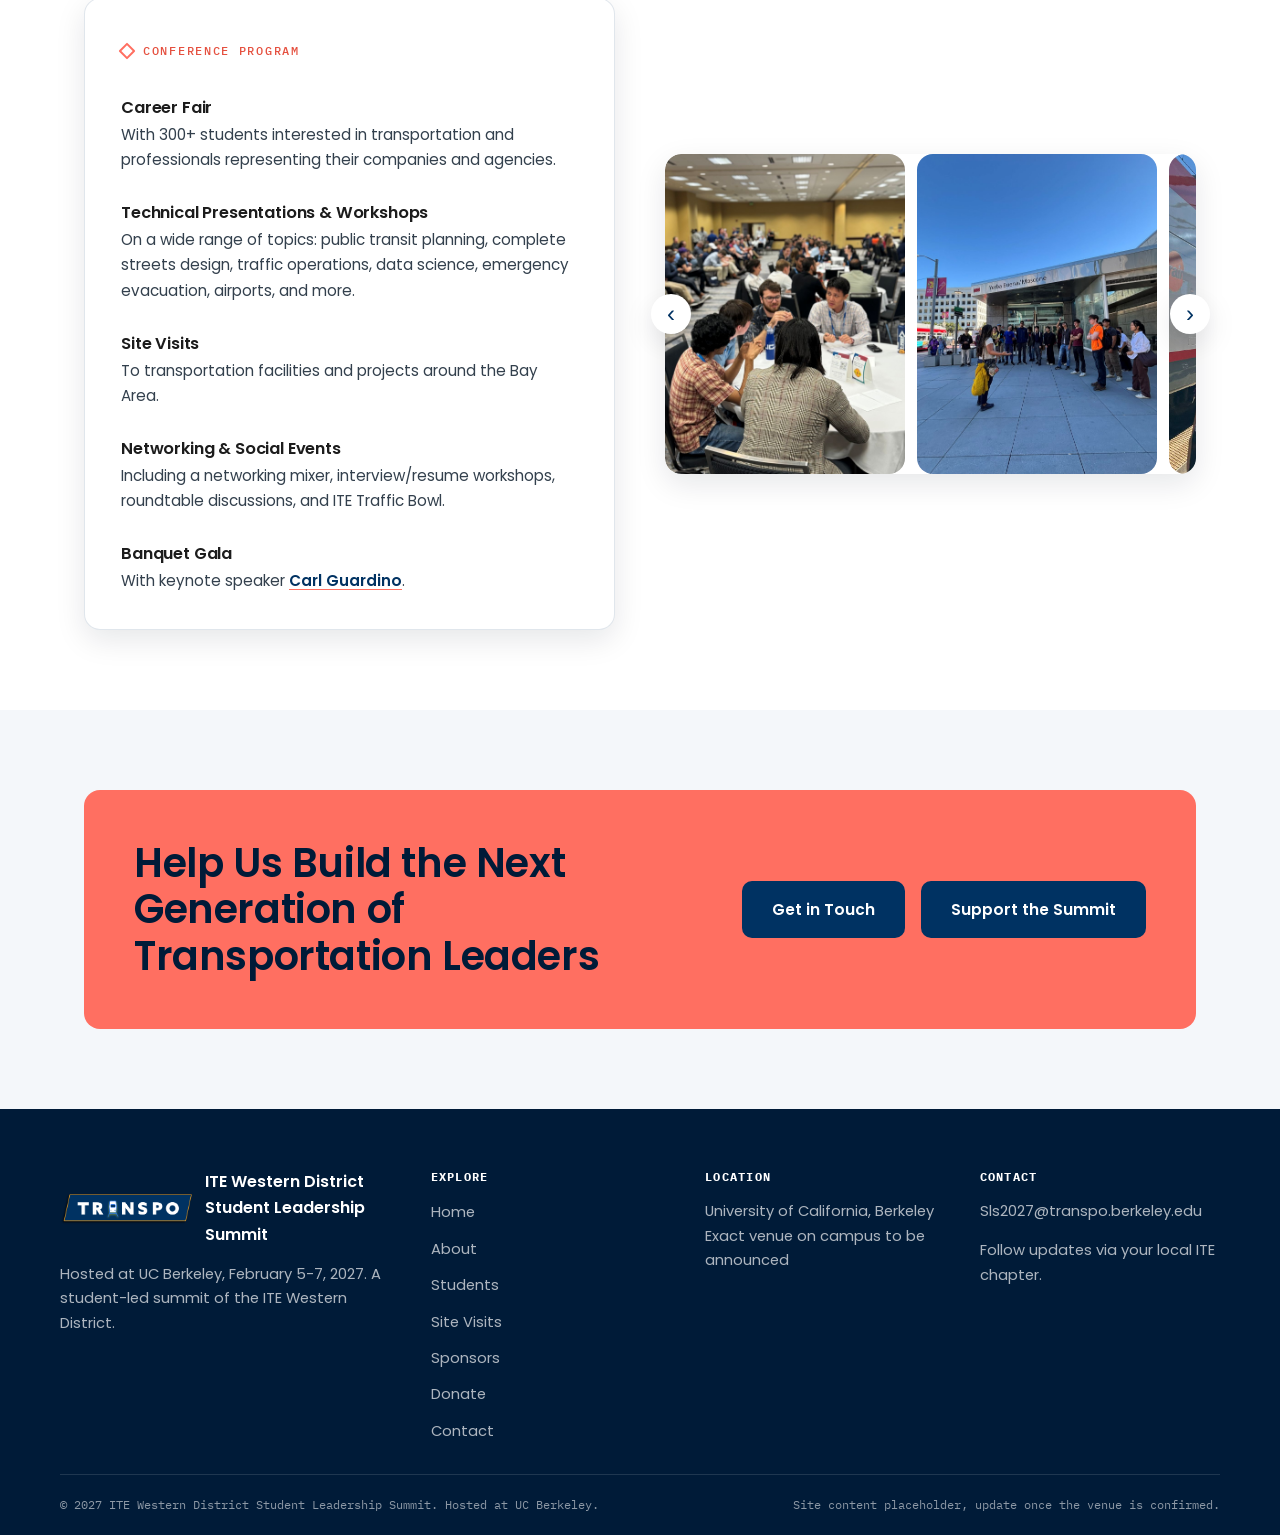
==== commit 1c30233d: "Add keynote speaker section (Carl Guardino) to home page Own section under Why This Summit with full" ====
--- a/index.html
+++ b/index.html
@@ -7,7 +7,7 @@
 <meta name="description" content="ITE Western District Student Leadership Summit, February 5-7, 2027, UC Berkeley. A gathering of student transportation leaders and professionals.">
 <link rel="preconnect" href="https://fonts.googleapis.com">
 <link href="https://fonts.googleapis.com/css2?family=Poppins:ital,wght@0,400;0,500;0,600;0,700;0,800;1,500&family=IBM+Plex+Mono:wght@500;600&display=swap" rel="stylesheet">
-<link rel="stylesheet" href="assets/css/style.css?v=6">
+<link rel="stylesheet" href="assets/css/style.css?v=9">
 </head>
 <body>
 
@@ -180,6 +180,29 @@
   </div>
 </section>
 
+<section class="section" id="keynote" style="padding-top:0">
+  <div class="wrap">
+    <article class="card keynote-card">
+      <div class="keynote-side">
+        <img class="keynote-photo" src="assets/img/keynote/carl-guardino.jpg" alt="Carl Guardino" loading="lazy">
+        <a href="https://www.linkedin.com/in/carlguardino" class="btn btn-blue btn-block" target="_blank" rel="noopener">View on LinkedIn</a>
+      </div>
+      <div class="keynote-body">
+        <p class="eyebrow">Keynote Speaker</p>
+        <h2 class="keynote-name">Carl Guardino</h2>
+        <p class="keynote-role">
+          <span>Vice President for Global Government Affairs &amp; Policy, <b>Tarana Wireless</b></span>
+          <span>Commissioner, <b>California Transportation Commission (CTC)</b></span>
+        </p>
+        <p>Carl Guardino serves as Vice President for Global Government Affairs &amp; Policy for <b>Tarana Wireless</b>, a next generation Fixed Wireless Access (ngFWA) technology company that was founded by three PhD graduate students who met at UC Berkeley. Founded nearly 18 years ago, Tarana Wireless serves families and communities in 47 countries, 40 of the 50 states in the United States, and nearly one of every two counties in America with affordable, reliable, high speed, low latency broadband.</p>
+        <p>Previously, Carl served as Executive Vice President of <b>Bloom Energy</b>. Prior to Bloom, Carl served for 24 years as CEO of the Silicon Valley Leadership Group, which represents nearly 400 innovation economy CEOs and Senior Executives, with a focus on issues like affordable housing, traffic relief, clean energy, the environment, education and health care.</p>
+        <p>Carl&rsquo;s civic service includes nearly 20 years on the <b>California Transportation Commission</b>, on which he has been appointed and re-appointed by Governors Schwarzenegger, Brown and Newsom. The CTC programs and allocates roughly $14 billion a year to provide <b>mobility improvements</b> to California&rsquo;s 482 cities and 58 counties.</p>
+        <p>On a personal level, Carl and his wife Leslee have 3 children. As endurance athletes, Carl and Leslee have competed in scores of triathlons and running races, including 3 Ironmans and 19 Marathons.</p>
+      </div>
+    </article>
+  </div>
+</section>
+
 <div class="dash-divider"></div>
 
 <section class="section section-alt blueprint-light">
@@ -279,7 +302,7 @@
           <li><div><h4>Technical Presentations &amp; Workshops</h4><p>On a wide range of topics: public transit planning, complete streets design, traffic operations, data science, emergency evacuation, airports, and more.</p></div></li>
           <li><div><h4>Site Visits</h4><p>To transportation facilities and projects around the Bay Area.</p></div></li>
           <li><div><h4>Networking &amp; Social Events</h4><p>Including a networking mixer, interview/resume workshops, roundtable discussions, and ITE Traffic Bowl.</p></div></li>
-          <li><div><h4>Banquet Gala</h4><p>With a notable keynote speaker.</p></div></li>
+          <li><div><h4>Banquet Gala</h4><p>With keynote speaker <a href="#keynote" class="text-link">Carl Guardino</a>.</p></div></li>
         </ul>
       </div>
       <div class="pic-gallery">
@@ -362,6 +385,6 @@
   </div>
 </dialog>
 
-<script src="assets/js/main.js?v=6"></script>
+<script src="assets/js/main.js?v=9"></script>
 </body>
 </html>
--- a/assets/css/style.css
+++ b/assets/css/style.css
@@ -561,6 +561,22 @@
 .pic-arrow:hover { background: var(--coral); color: var(--white); transform: translateY(-50%) scale(1.08); }
 .pic-arrow-left { left: -14px; }
 .pic-arrow-right { right: -14px; }
+
+/* ---------- Home page keynote speaker ---------- */
+.card.keynote-card { display: grid; grid-template-columns: 300px minmax(0, 1fr); gap: 48px; align-items: start; padding: 44px; }
+.keynote-side { position: sticky; top: 100px; display: grid; gap: 16px; }
+.keynote-photo { width: 100%; aspect-ratio: 1; object-fit: cover; object-position: center 30%; border-radius: var(--radius); box-shadow: var(--shadow); }
+.keynote-body .eyebrow { margin-bottom: 14px; }
+.keynote-name { margin: 0 0 12px; font-size: clamp(2rem, 3.4vw, 2.6rem); }
+.card.keynote-card p.keynote-role { margin: 0 0 24px; padding-left: 16px; border-left: 3px solid var(--coral); font-size: 1rem; color: #33404d; }
+.keynote-role span { display: block; }
+.keynote-role span + span { margin-top: 4px; }
+.card.keynote-card .keynote-body p:not(.eyebrow):not(.keynote-role) { margin: 0 0 16px; font-size: 1rem; }
+.keynote-body b { color: var(--blue); font-weight: 600; }
+@media (max-width: 860px) {
+  .card.keynote-card { grid-template-columns: 1fr; gap: 28px; padding: 30px 24px; }
+  .keynote-side { position: static; max-width: 280px; margin: 0 auto; width: 100%; }
+}
 
 /* ---------- Home page sponsor popup ---------- */
 .btn-ghost { background: transparent; color: var(--blue); border-color: var(--line); }
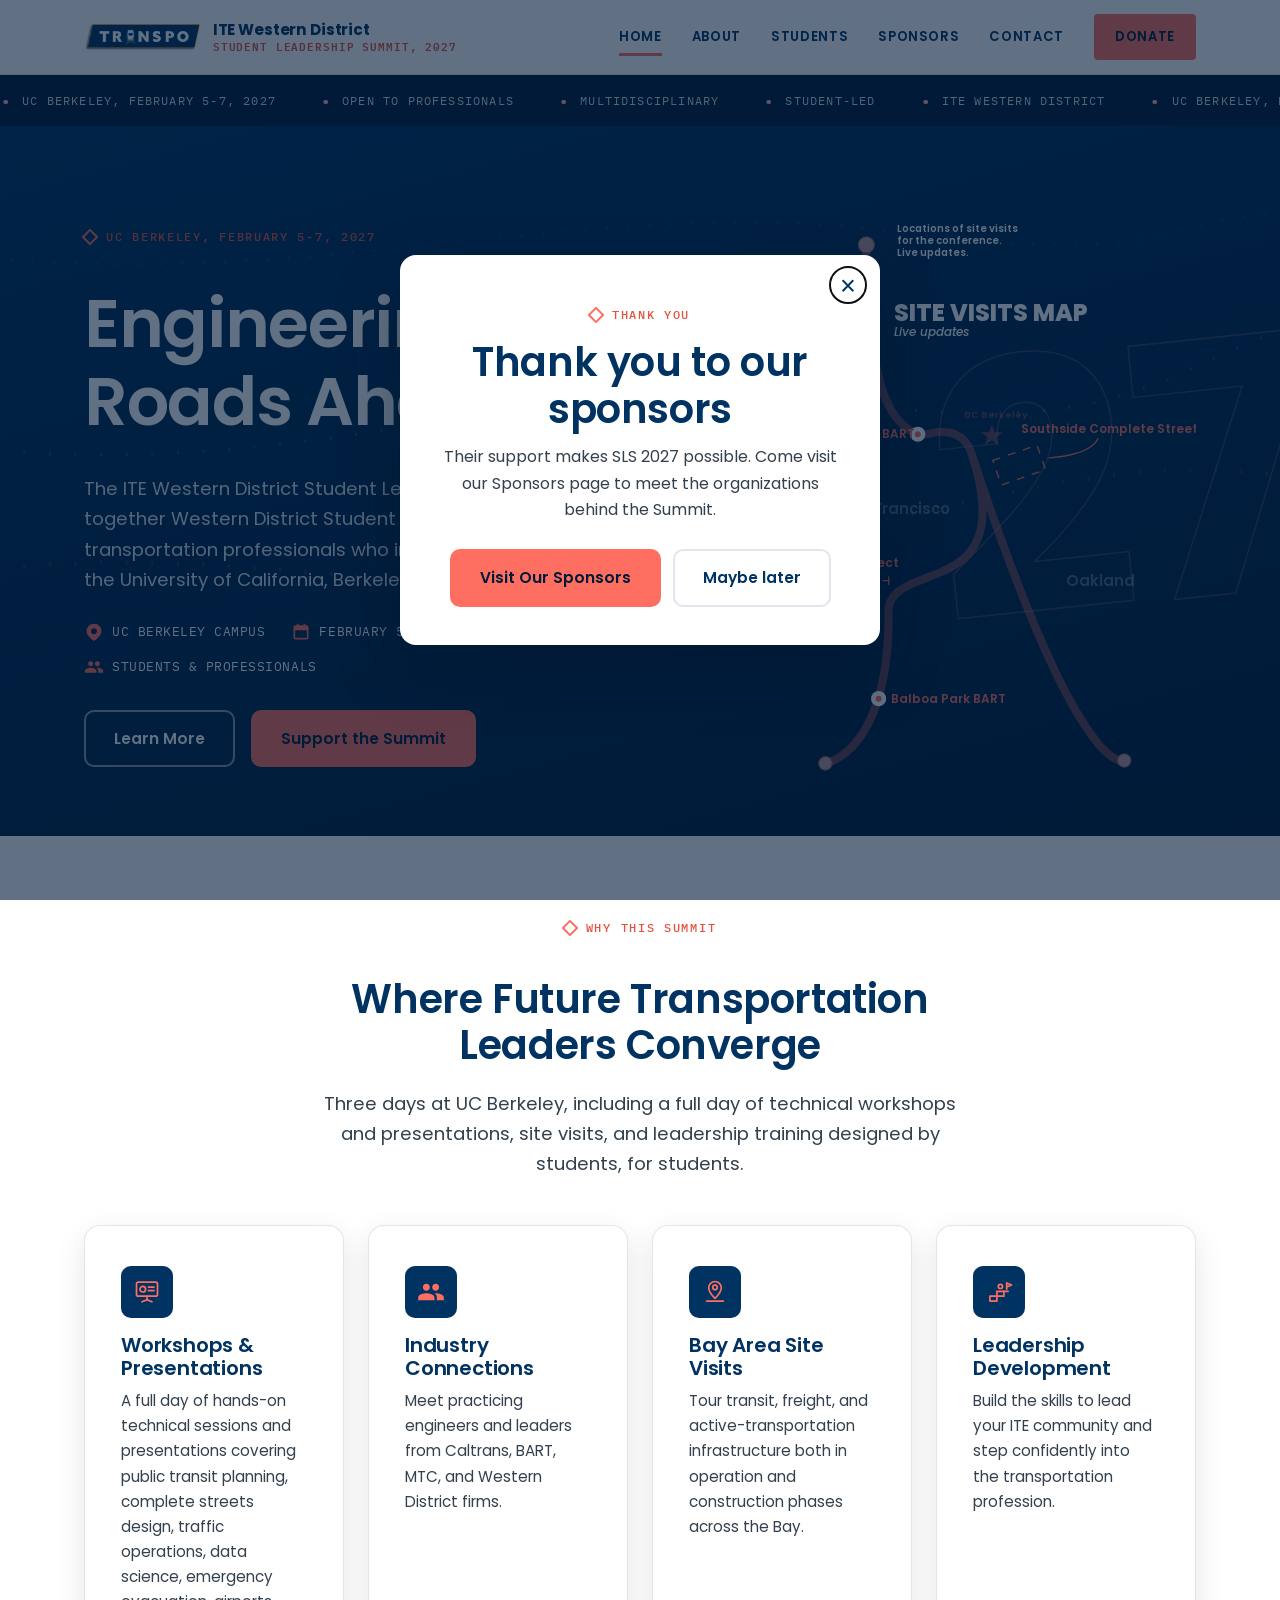
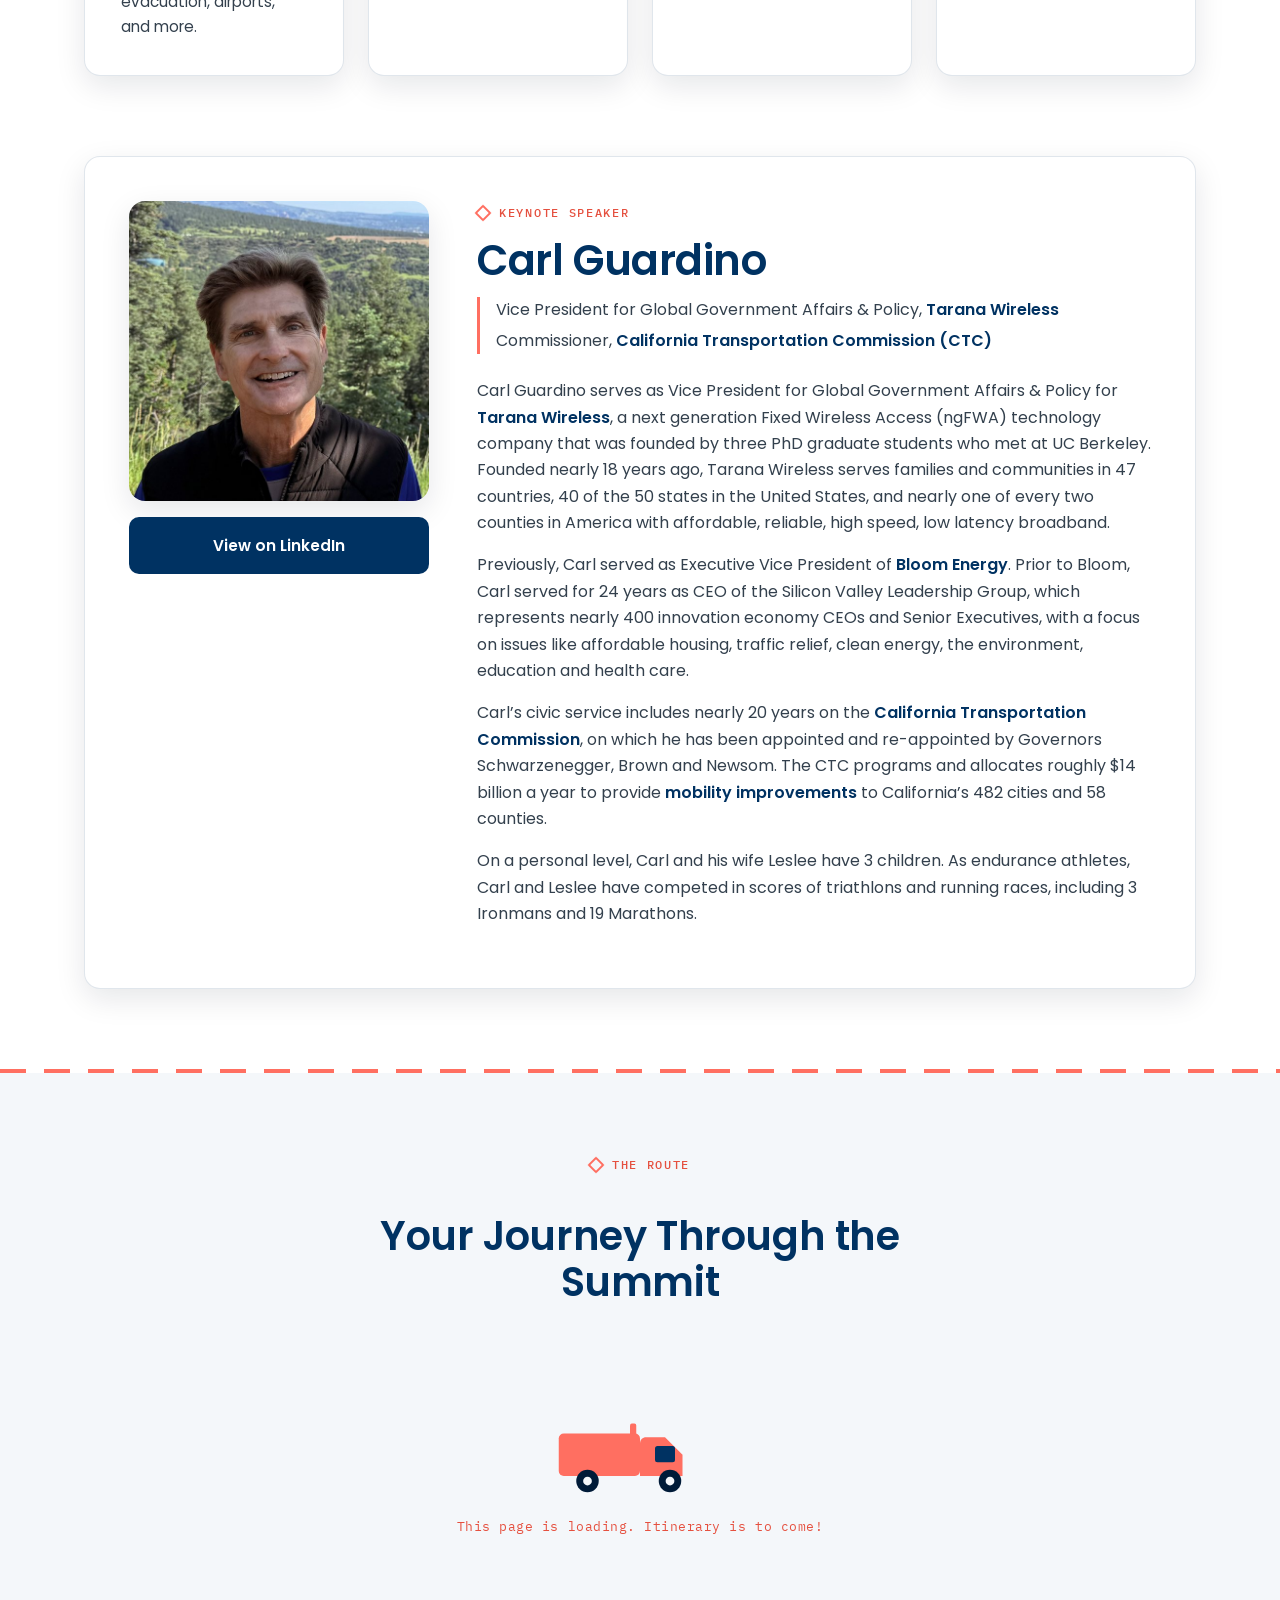
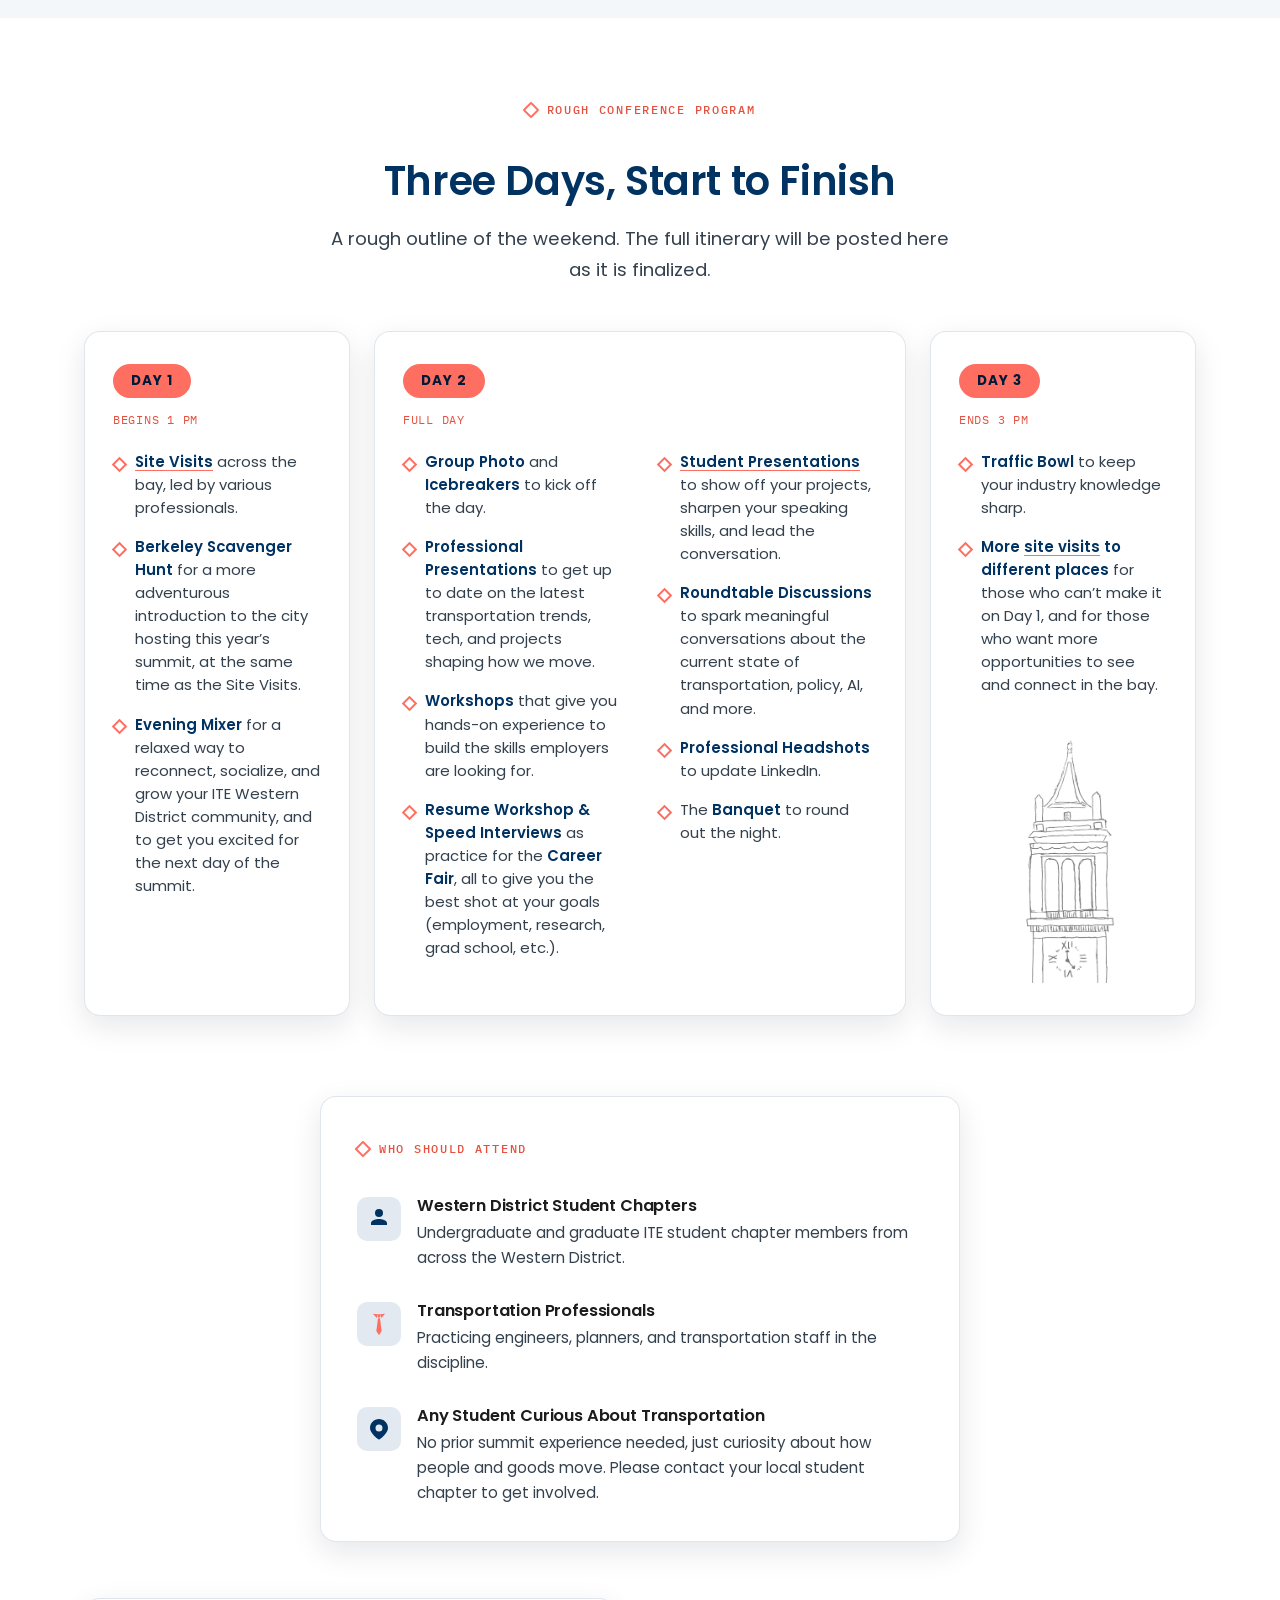
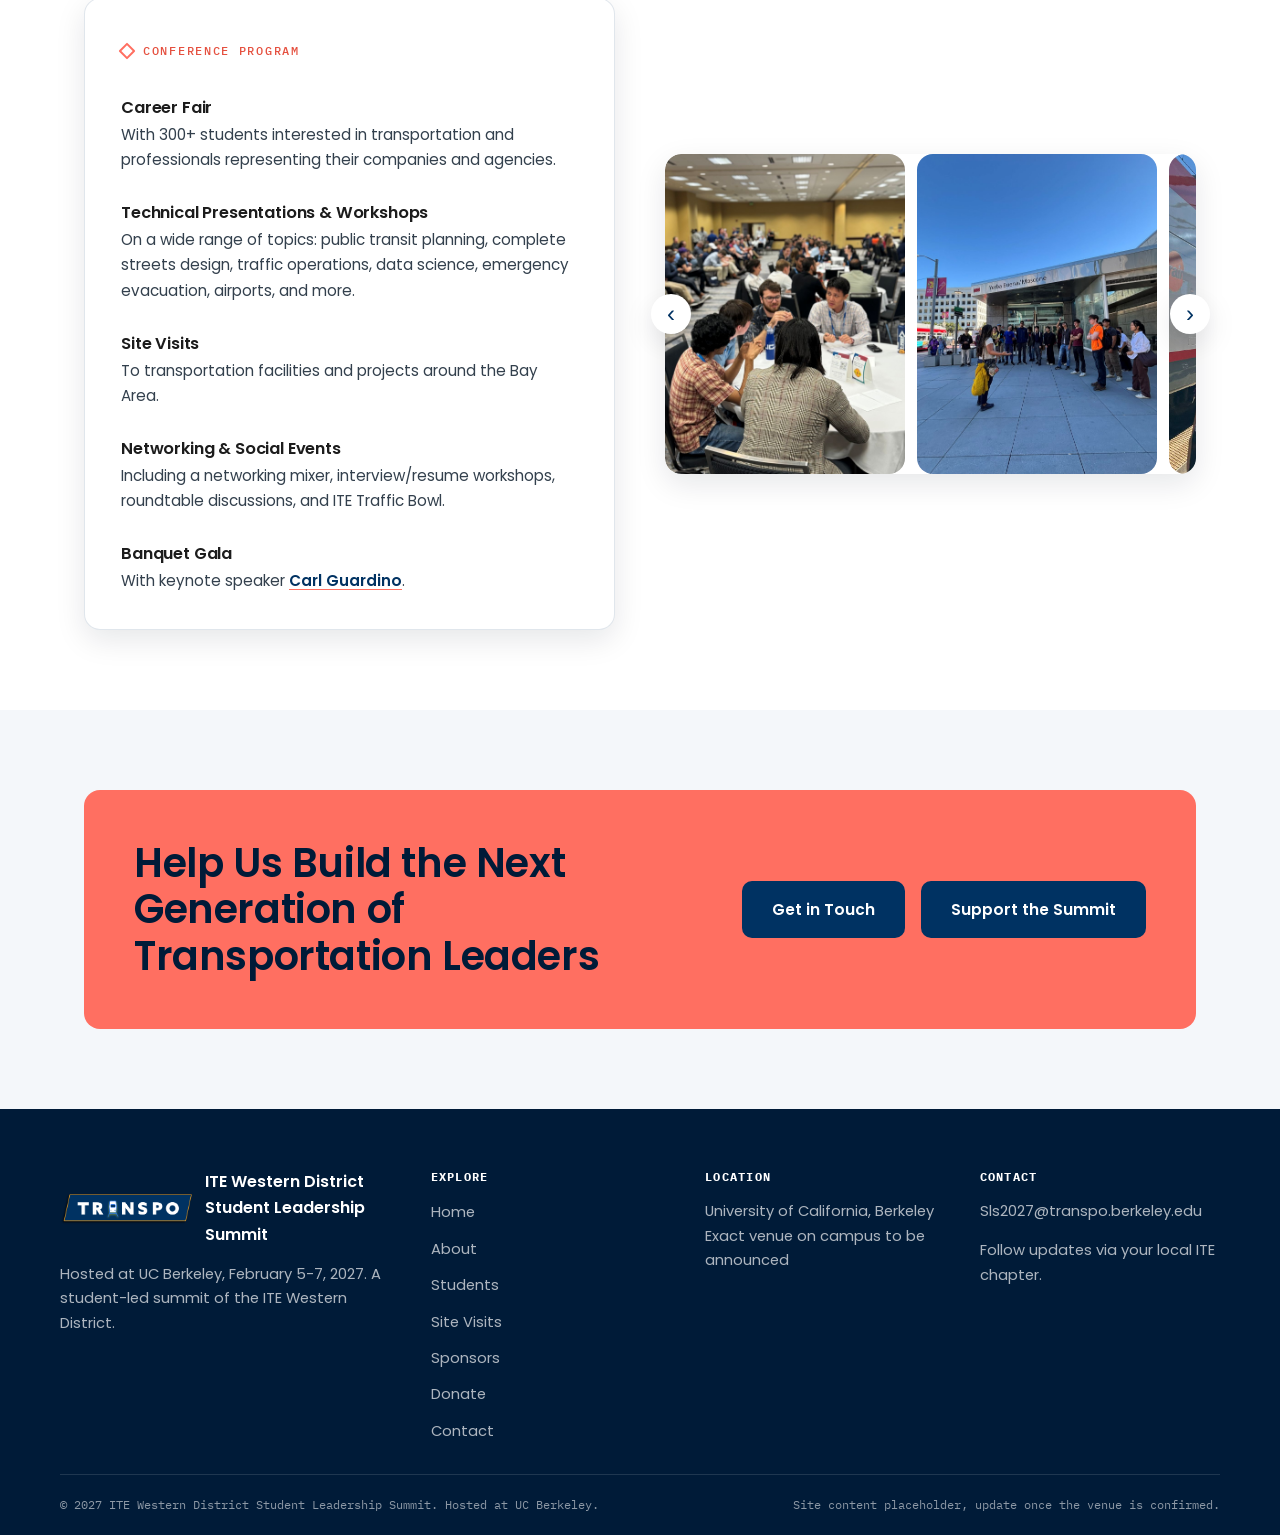
==== commit 8f93f7d7: "Add Geary Rapid Project synopsis, videos, and SFMTA logo Time-lapse autoplays muted when scrolled in" ====
--- a/index.html
+++ b/index.html
@@ -7,7 +7,7 @@
 <meta name="description" content="ITE Western District Student Leadership Summit, February 5-7, 2027, UC Berkeley. A gathering of student transportation leaders and professionals.">
 <link rel="preconnect" href="https://fonts.googleapis.com">
 <link href="https://fonts.googleapis.com/css2?family=Poppins:ital,wght@0,400;0,500;0,600;0,700;0,800;1,500&family=IBM+Plex+Mono:wght@500;600&display=swap" rel="stylesheet">
-<link rel="stylesheet" href="assets/css/style.css?v=9">
+<link rel="stylesheet" href="assets/css/style.css?v=12">
 </head>
 <body>
 
@@ -119,9 +119,9 @@
             <tspan x="0" y="21.6" fill="#FFFFFF" font-weight="500" font-style="italic" font-size="18px">Live updates</tspan>
           </text>
         </a>
-        <a class="map-link" href="site-visits.html#geary-rapid-improvements" aria-label="Geary Rapid Improvements: read the site visit synopsis">
+        <a class="map-link" href="site-visits.html#geary-rapid-improvements" aria-label="Geary Rapid Project: read the site visit synopsis">
           <rect class="hit" fill="#000" fill-opacity="0" x="0" y="516" width="270" height="52"/>
-          <text transform="translate(6.4771 536.2488)" fill="#FF6F61" font-weight="600" font-size="18px">Geary Rapid Improvements</text>
+          <text transform="translate(6.4771 536.2488)" fill="#FF6F61" font-weight="600" font-size="18px">Geary Rapid Project</text>
           <line fill="none" stroke="#FF6F61" stroke-width="2" stroke-miterlimit="4.0941" stroke-dasharray="12,12" x1="33.61" y1="555.79" x2="186.54" y2="556.77"/>
           <rect x="27.11" y="554.79" transform="matrix(6.408694e-03 -1 1 6.408694e-03 -522.376 585.8369)" fill="#FF6F61" width="13" height="2"/>
           <rect x="180.04" y="555.77" transform="matrix(6.408706e-03 -1 1 6.408706e-03 -371.4121 739.732)" fill="#FF6F61" width="13" height="2"/>
@@ -385,6 +385,6 @@
   </div>
 </dialog>
 
-<script src="assets/js/main.js?v=9"></script>
+<script src="assets/js/main.js?v=12"></script>
 </body>
 </html>
--- a/assets/css/style.css
+++ b/assets/css/style.css
@@ -697,7 +697,23 @@
 .visit-logo img { height: 56px; width: auto; max-width: 100%; }
 .visit-card .eyebrow { margin-bottom: 16px; }
 .visit-card h2 { margin-bottom: 14px; }
-.visit-card p:not(.eyebrow) { font-size: 1rem; }
+.card.visit-card p:not(.eyebrow) { margin: 0 0 14px; font-size: 1rem; }
+.card.visit-card p.visit-subtitle { margin: -4px 0 20px; font-size: 1.2rem; font-weight: 500; line-height: 1.35; color: var(--blue-mid); }
+.visit-card .day-list { margin: 0 0 18px; gap: 10px; }
+.visit-card .day-list li { font-size: 1rem; }
+.video-embed { margin: 6px 0 22px; }
+.video-frame { position: relative; aspect-ratio: 16 / 9; border-radius: calc(var(--radius) - 4px); overflow: hidden; background: #000; box-shadow: var(--shadow); }
+.video-frame iframe { position: absolute; inset: 0; width: 100%; height: 100%; border: 0; }
+.video-play { display: block; position: relative; width: 100%; height: 100%; }
+.video-play img { width: 100%; height: 100%; max-width: none; object-fit: cover; }
+.video-play-icon { position: absolute; top: 50%; left: 50%; width: 68px; height: 68px; margin: -34px 0 0 -34px; border-radius: 50%; background: var(--coral); box-shadow: 0 6px 20px rgba(0,0,0,0.35); transition: transform 0.15s ease, background 0.15s ease; }
+.video-play-icon::after { content: ""; position: absolute; top: 50%; left: 50%; margin: -11px 0 0 -7px; border-style: solid; border-width: 11px 0 11px 19px; border-color: transparent transparent transparent var(--blue-dark); }
+.video-play:hover .video-play-icon, .video-play:focus-visible .video-play-icon { transform: scale(1.1); background: #FF8B7F; }
+.video-embed figcaption { margin-top: 10px; font-family: var(--mono); font-size: 0.74rem; letter-spacing: 0.03em; color: #5a6775; }
+.visit-videos-title { margin: 8px 0 14px; font-size: 1.2rem; }
+.video-grid { display: grid; grid-template-columns: 1fr 1fr; gap: 20px; margin-bottom: 8px; }
+.video-grid .video-embed { margin: 0; }
+@media (max-width: 700px) { .video-grid { grid-template-columns: 1fr; } }
 .visit-back { font-family: var(--mono); font-size: 0.78rem; font-weight: 500; letter-spacing: 0.04em; color: var(--coral-dark); }
 .visit-back:hover { text-decoration: underline; }
 
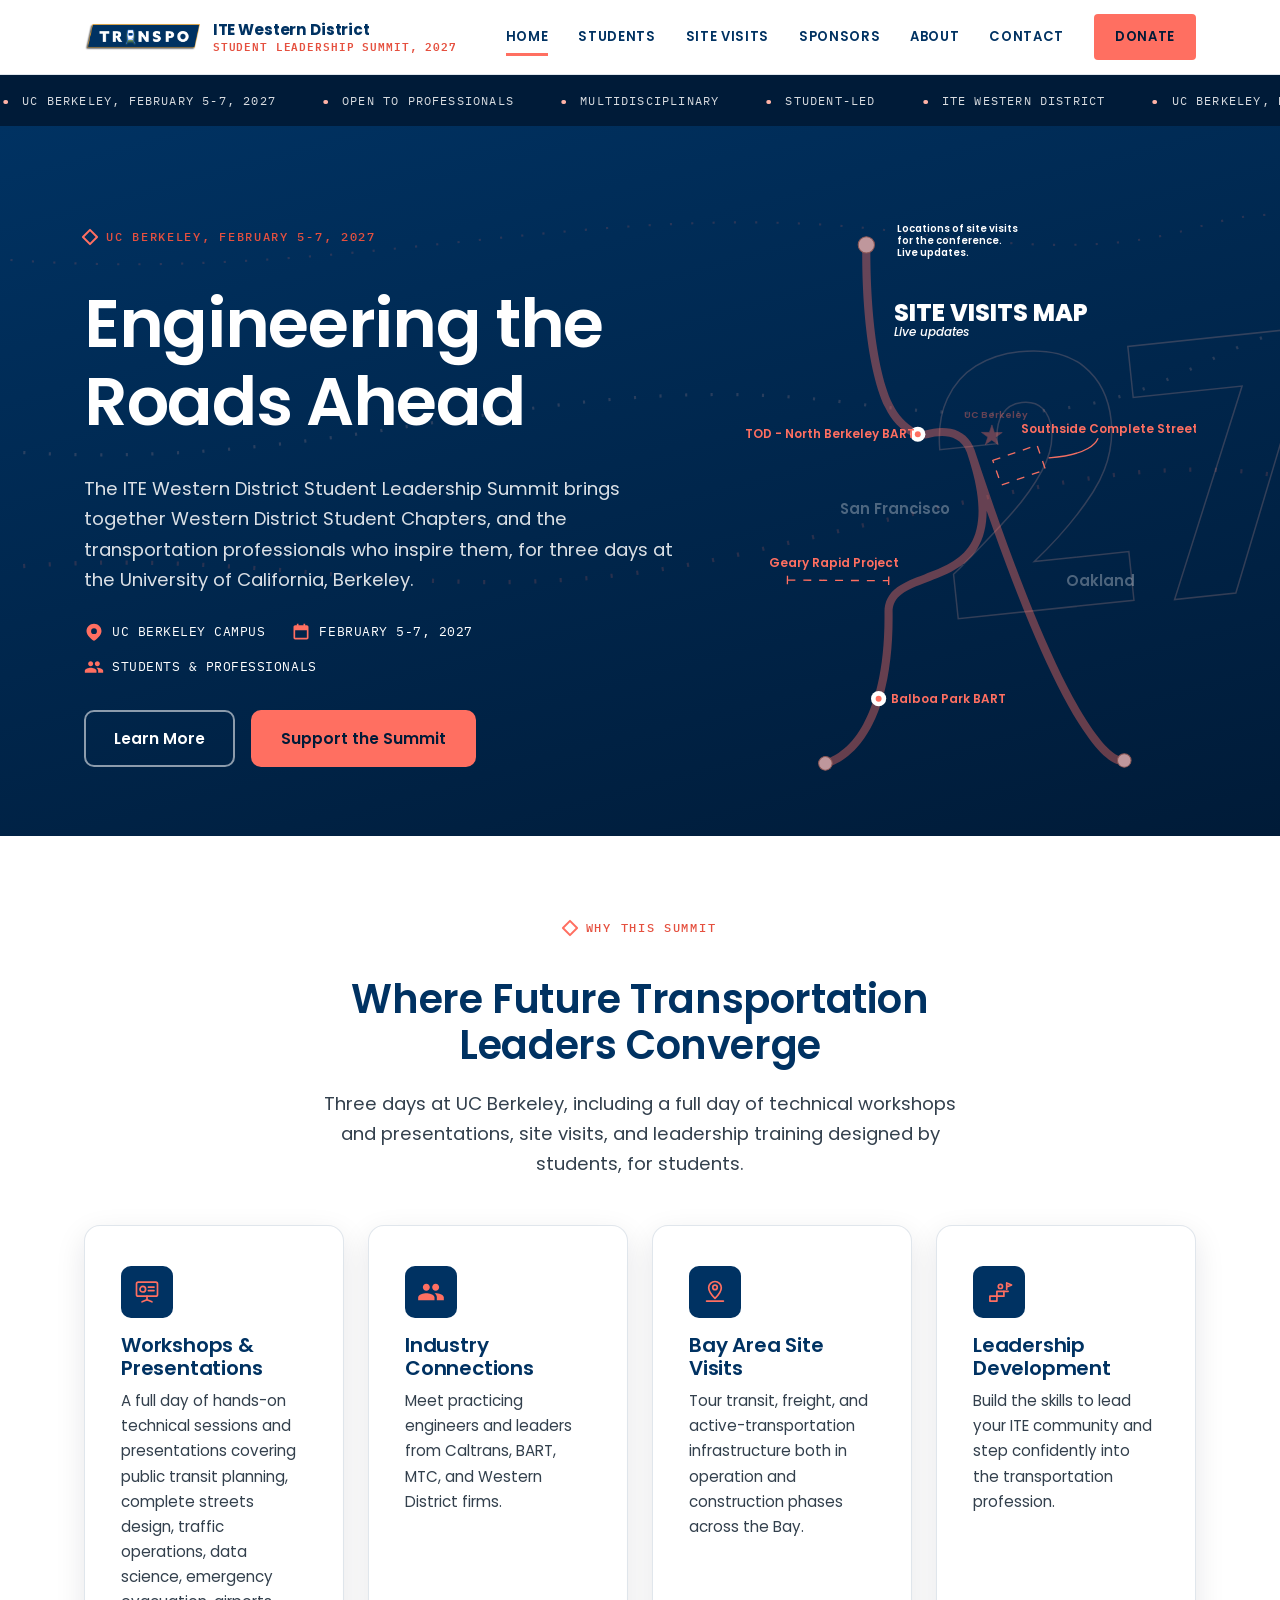
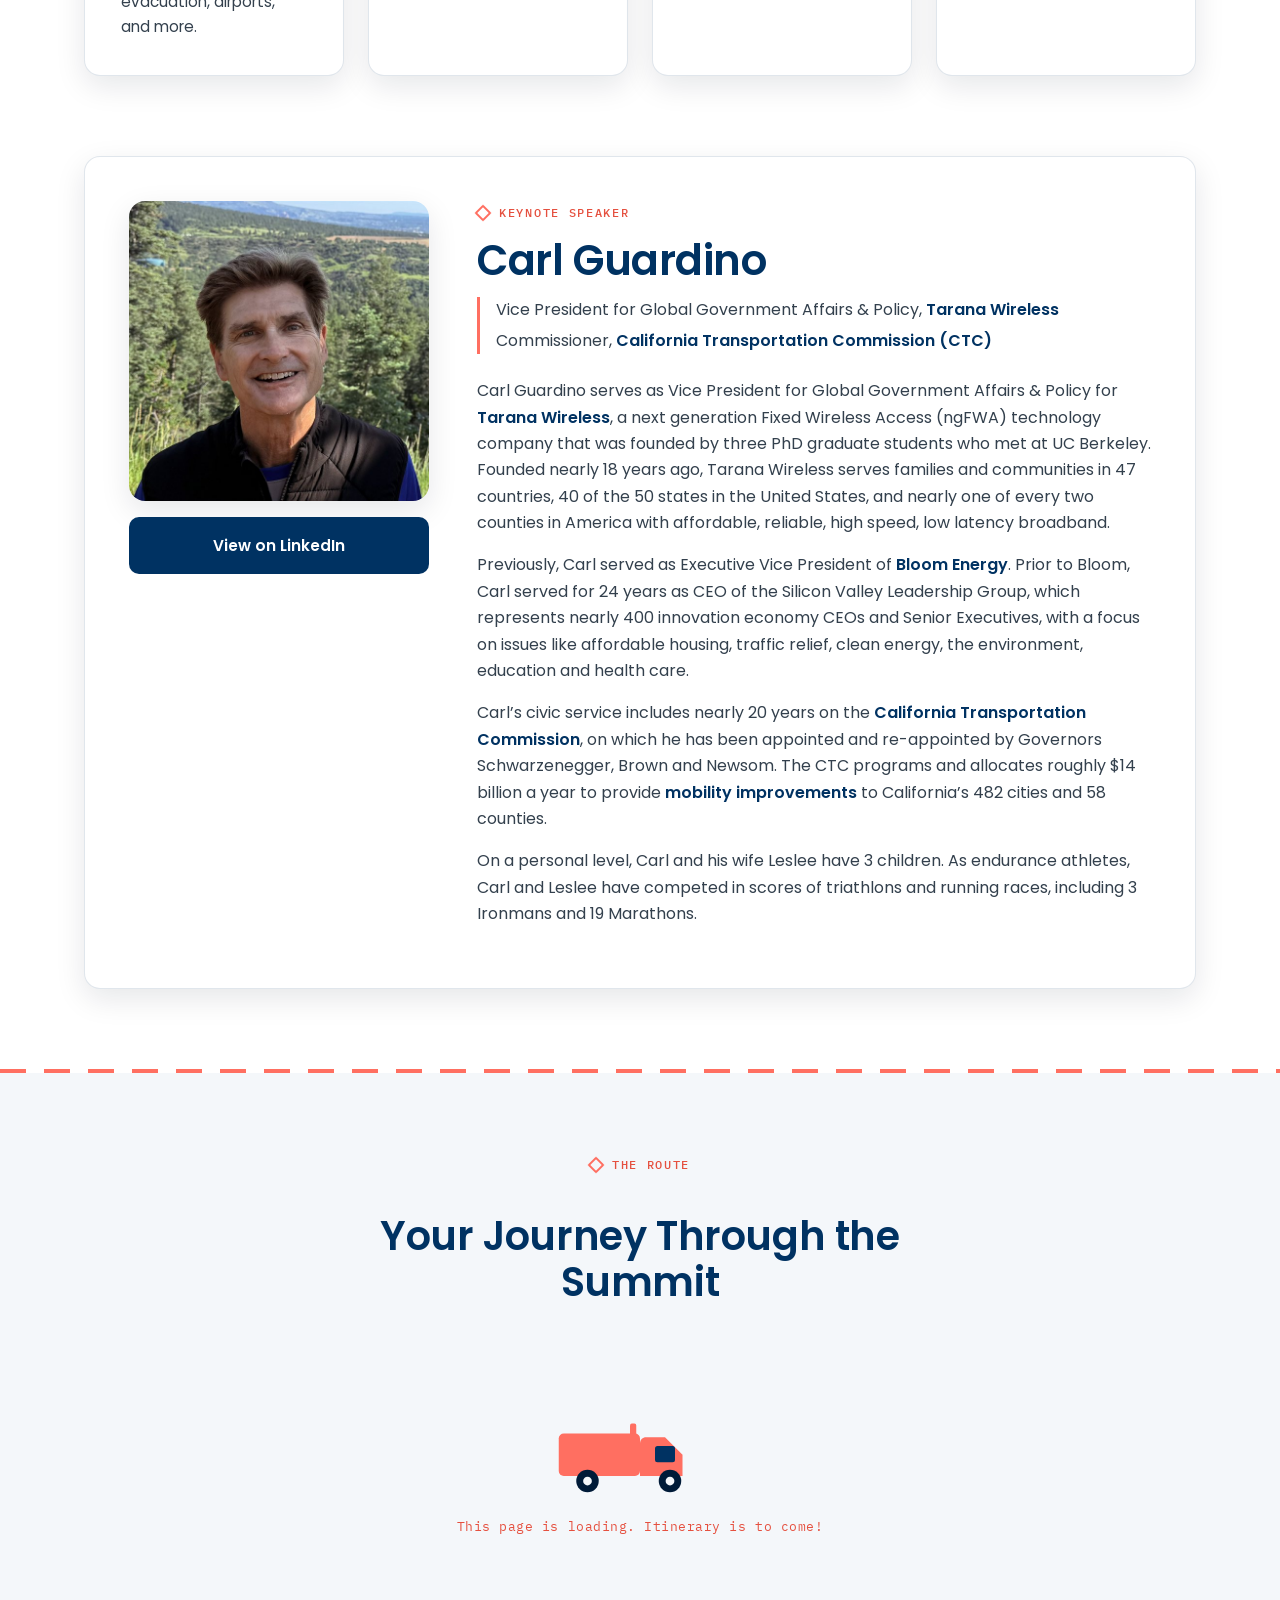
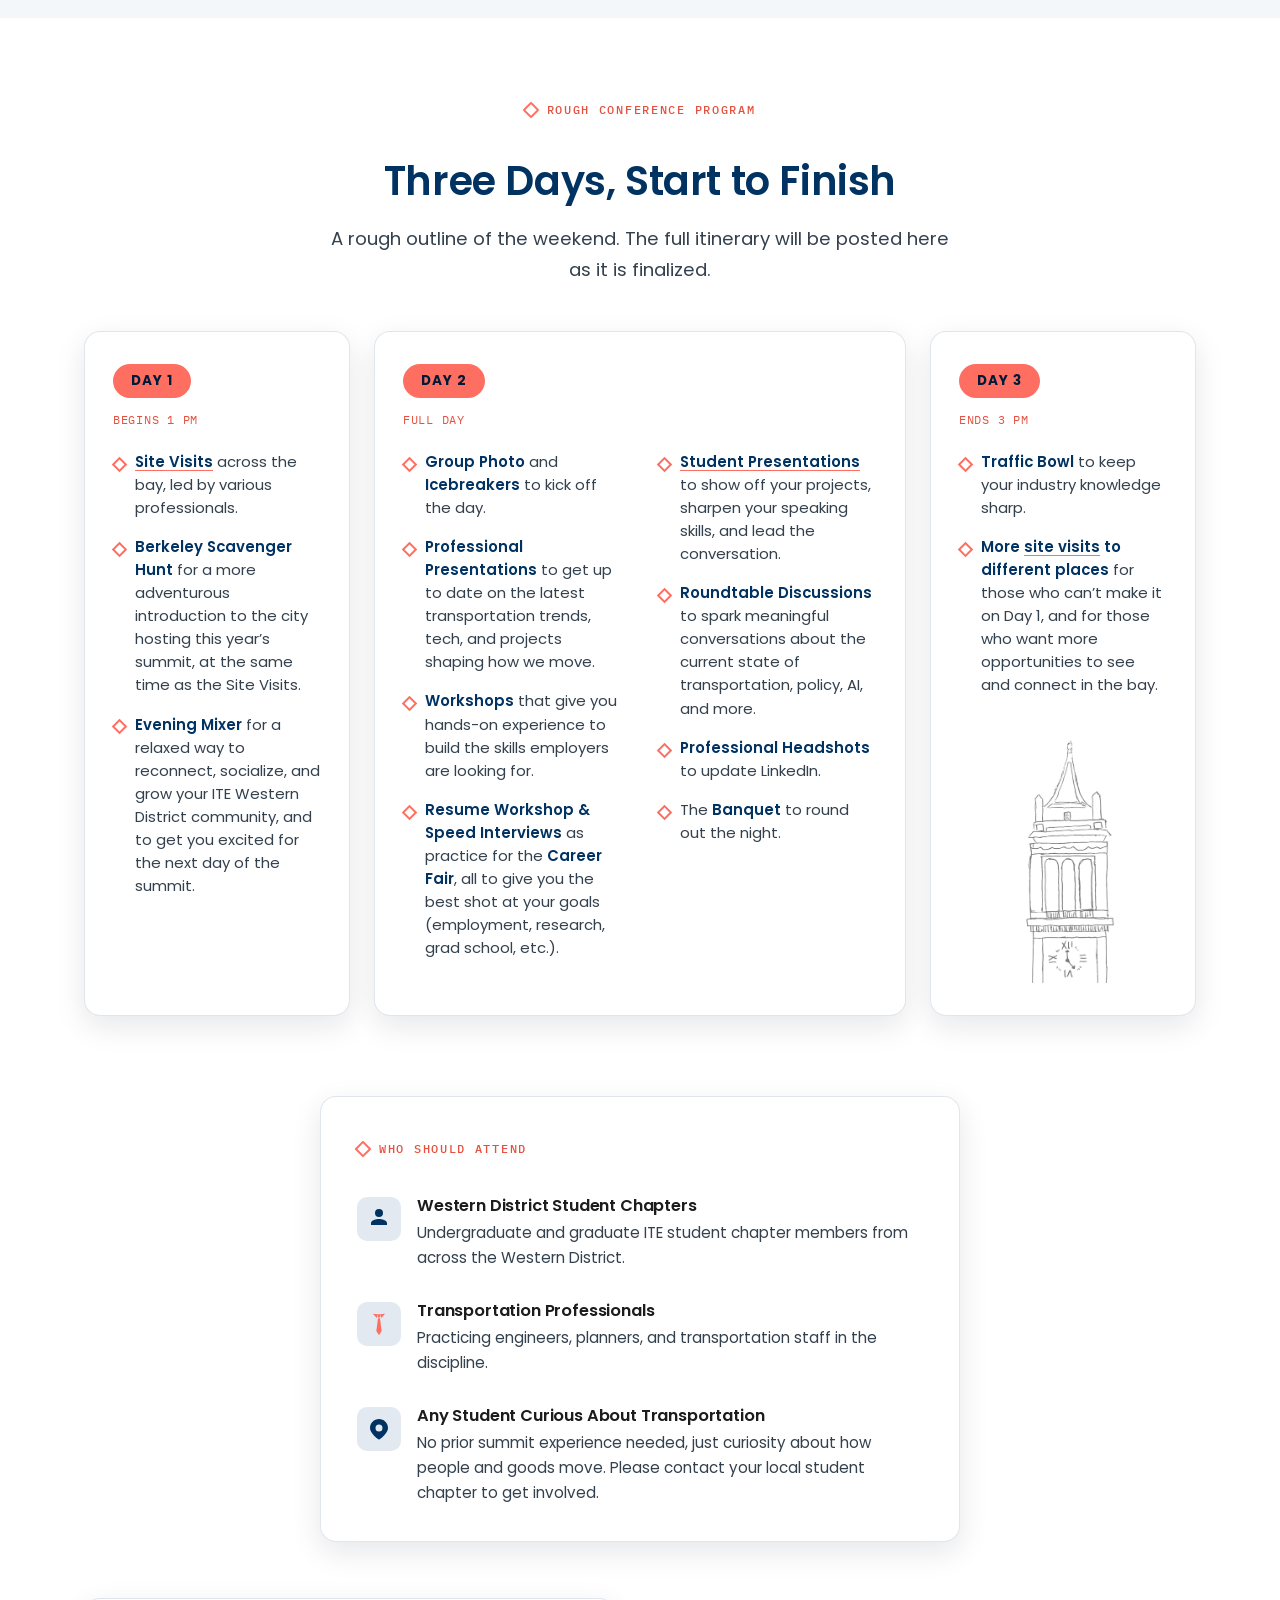
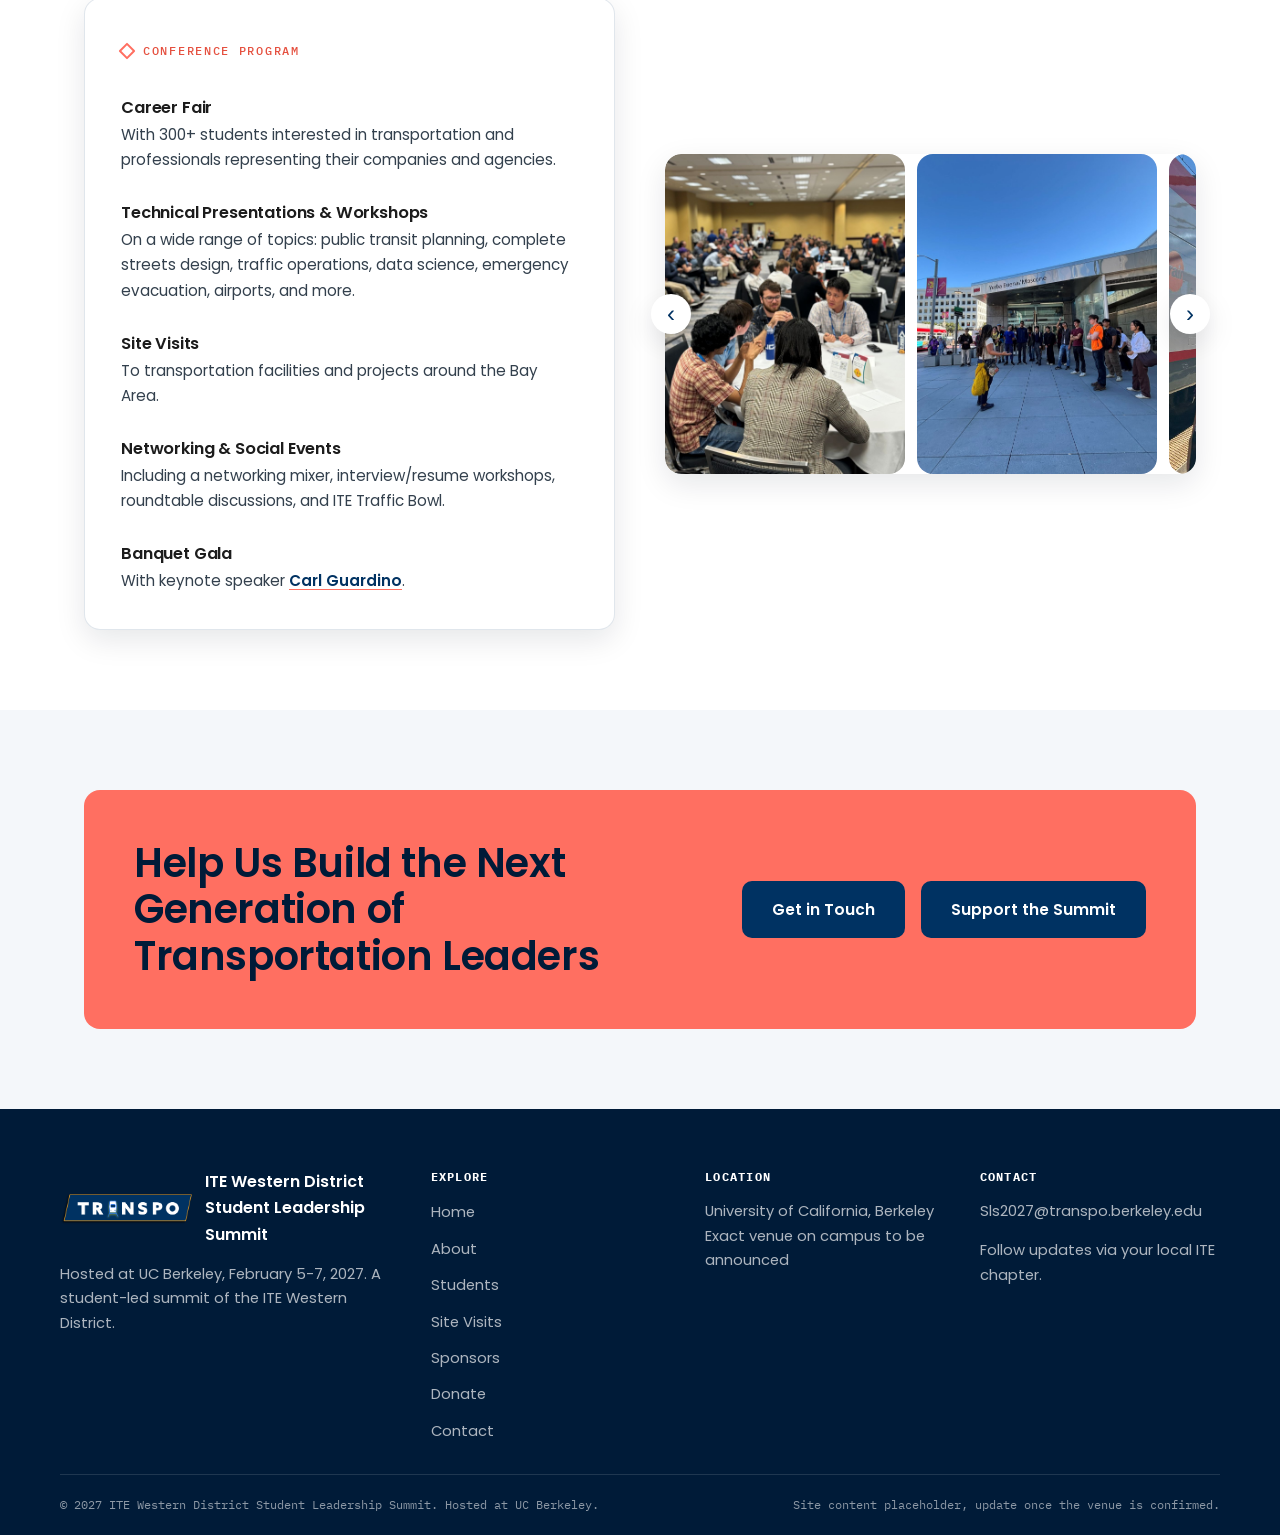
==== commit 1a8fc826: "Remove sponsor popup, add Site Visits to nav, reorder nav Delete the home page sponsor popup (markup" ====
--- a/index.html
+++ b/index.html
@@ -7,7 +7,7 @@
 <meta name="description" content="ITE Western District Student Leadership Summit, February 5-7, 2027, UC Berkeley. A gathering of student transportation leaders and professionals.">
 <link rel="preconnect" href="https://fonts.googleapis.com">
 <link href="https://fonts.googleapis.com/css2?family=Poppins:ital,wght@0,400;0,500;0,600;0,700;0,800;1,500&family=IBM+Plex+Mono:wght@500;600&display=swap" rel="stylesheet">
-<link rel="stylesheet" href="assets/css/style.css?v=12">
+<link rel="stylesheet" href="assets/css/style.css?v=13">
 </head>
 <body>
 
@@ -20,9 +20,10 @@
     <button class="nav-toggle" aria-label="Toggle navigation"><span></span><span></span><span></span></button>
     <nav class="nav-links">
       <a href="index.html" class="active">Home</a>
+      <a href="students.html">Students</a>
+      <a href="site-visits.html">Site Visits</a>
+      <a href="sponsors.html">Sponsors</a>
       <a href="about.html">About</a>
-      <a href="students.html">Students</a>
-      <a href="sponsors.html">Sponsors</a>
       <a href="contact.html">Contact</a>
       <a href="donate.html" class="nav-cta">Donate</a>
     </nav>
@@ -374,17 +375,6 @@
   </div>
 </footer>
 
-<dialog class="popup" id="sponsor-popup" aria-labelledby="sponsor-popup-title">
-  <button type="button" class="popup-close" aria-label="Close">&times;</button>
-  <p class="eyebrow">Thank You</p>
-  <h2 id="sponsor-popup-title">Thank you to our sponsors</h2>
-  <p>Their support makes SLS 2027 possible. Come visit our Sponsors page to meet the organizations behind the Summit.</p>
-  <div class="popup-actions">
-    <a href="sponsors.html" class="btn btn-coral">Visit Our Sponsors</a>
-    <button type="button" class="btn btn-ghost popup-dismiss">Maybe later</button>
-  </div>
-</dialog>
-
-<script src="assets/js/main.js?v=12"></script>
+<script src="assets/js/main.js?v=13"></script>
 </body>
 </html>
--- a/assets/css/style.css
+++ b/assets/css/style.css
@@ -191,7 +191,7 @@
 }
 .nav-toggle span { width: 26px; height: 3px; background: var(--blue); border-radius: 2px; }
 
-@media (max-width: 1040px) {
+@media (max-width: 1100px) {
   .nav-toggle { display: flex; }
   .nav-links {
     position: absolute;
@@ -577,46 +577,6 @@
   .card.keynote-card { grid-template-columns: 1fr; gap: 28px; padding: 30px 24px; }
   .keynote-side { position: static; max-width: 280px; margin: 0 auto; width: 100%; }
 }
-
-/* ---------- Home page sponsor popup ---------- */
-.btn-ghost { background: transparent; color: var(--blue); border-color: var(--line); }
-.btn-ghost:hover { background: var(--fog); border-color: var(--blue); }
-dialog.popup {
-  position: fixed;
-  width: calc(100% - 32px);
-  max-width: 480px;
-  margin: auto;
-  padding: 48px 40px 38px;
-  border: none;
-  border-radius: var(--radius);
-  background: var(--white);
-  color: var(--ink);
-  text-align: center;
-  box-shadow: 0 24px 60px rgba(0,20,40,0.35);
-}
-dialog.popup[open] { animation: popup-in 0.25s ease-out; }
-dialog.popup::backdrop { background: rgba(0,27,56,0.62); }
-dialog.popup .eyebrow { justify-content: center; margin-bottom: 14px; }
-dialog.popup h2 { margin-bottom: 12px; }
-dialog.popup p:not(.eyebrow) { margin: 0 0 26px; }
-.popup-actions { display: flex; flex-wrap: wrap; justify-content: center; gap: 12px; }
-.popup-close {
-  position: absolute;
-  top: 12px;
-  right: 14px;
-  width: 36px;
-  height: 36px;
-  border: none;
-  border-radius: 50%;
-  background: transparent;
-  color: var(--blue);
-  font-size: 1.7rem;
-  line-height: 1;
-  cursor: pointer;
-}
-.popup-close:hover { background: var(--fog); }
-@keyframes popup-in { from { opacity: 0; transform: translateY(12px) scale(0.98); } to { opacity: 1; transform: none; } }
-@media (prefers-reduced-motion: reduce) { dialog.popup[open] { animation: none; } }
 
 /* ---------- Students page ---------- */
 section[id] { scroll-margin-top: 80px; }
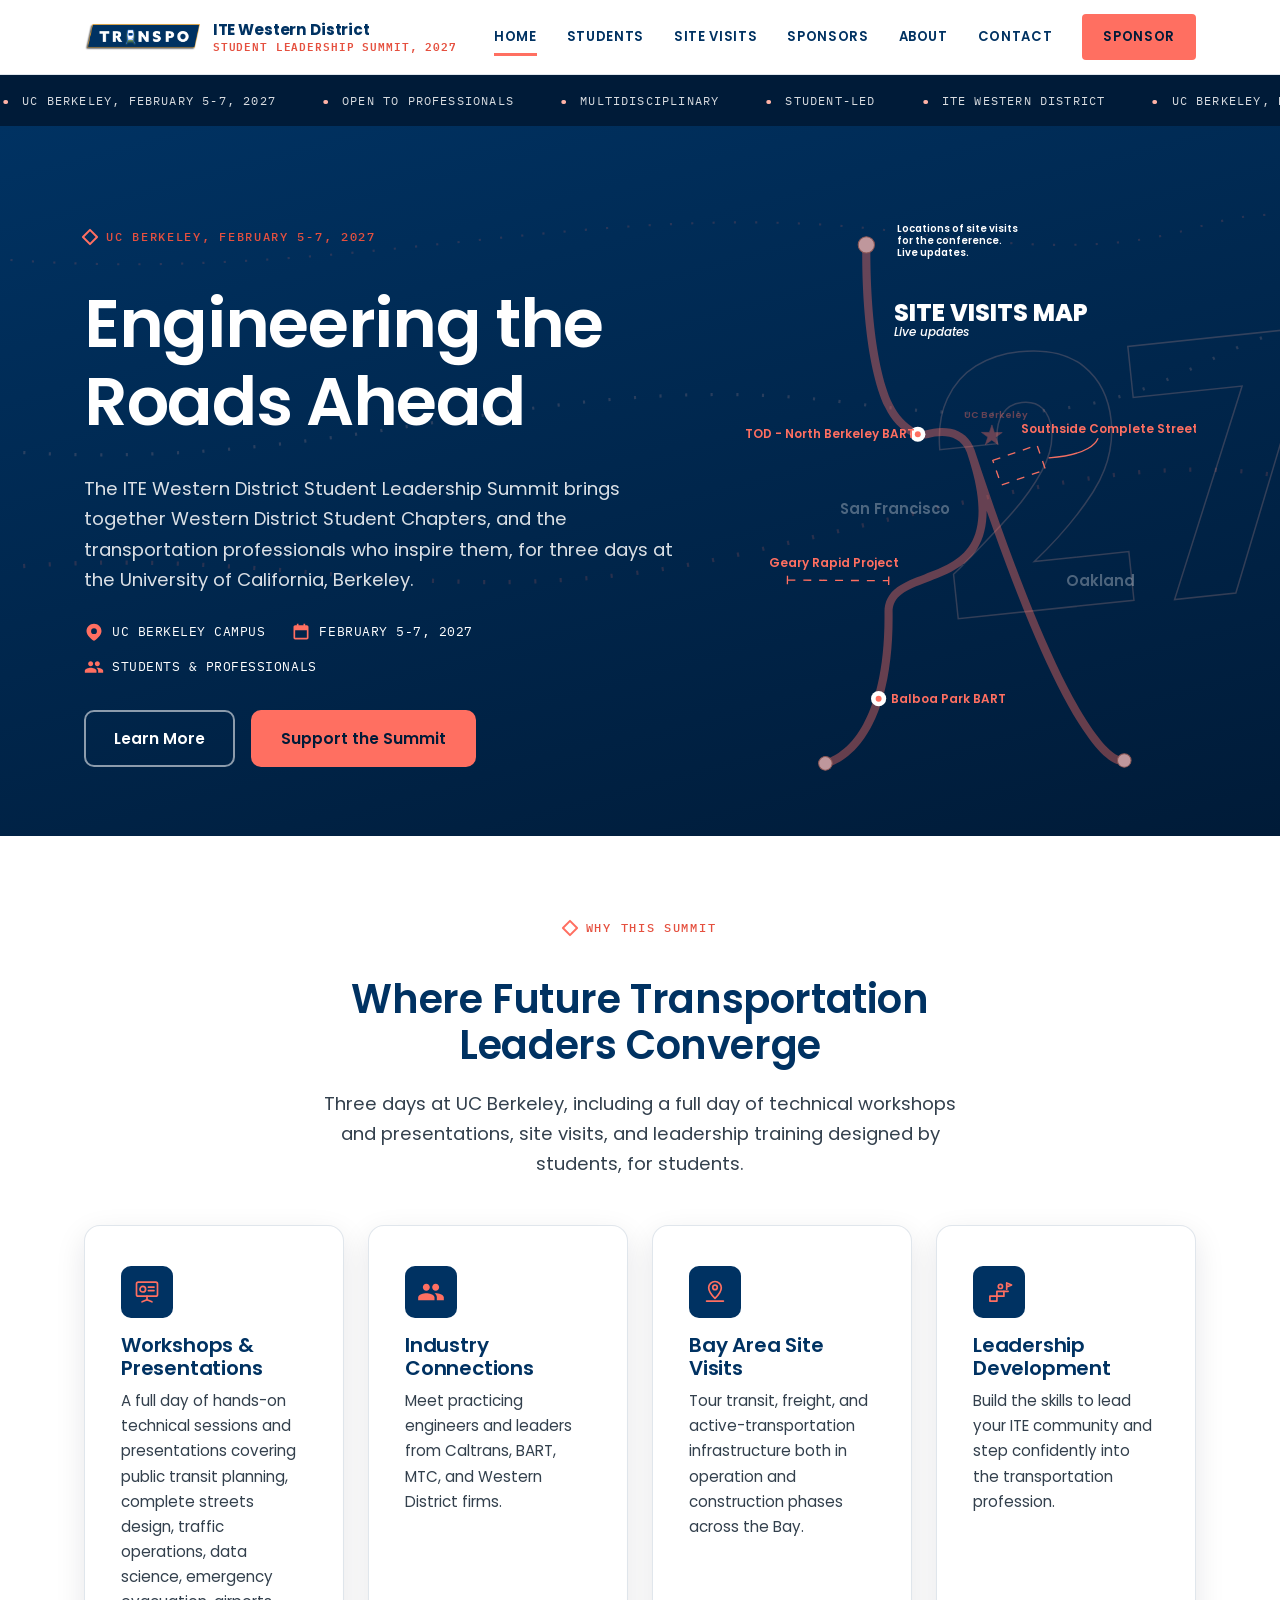
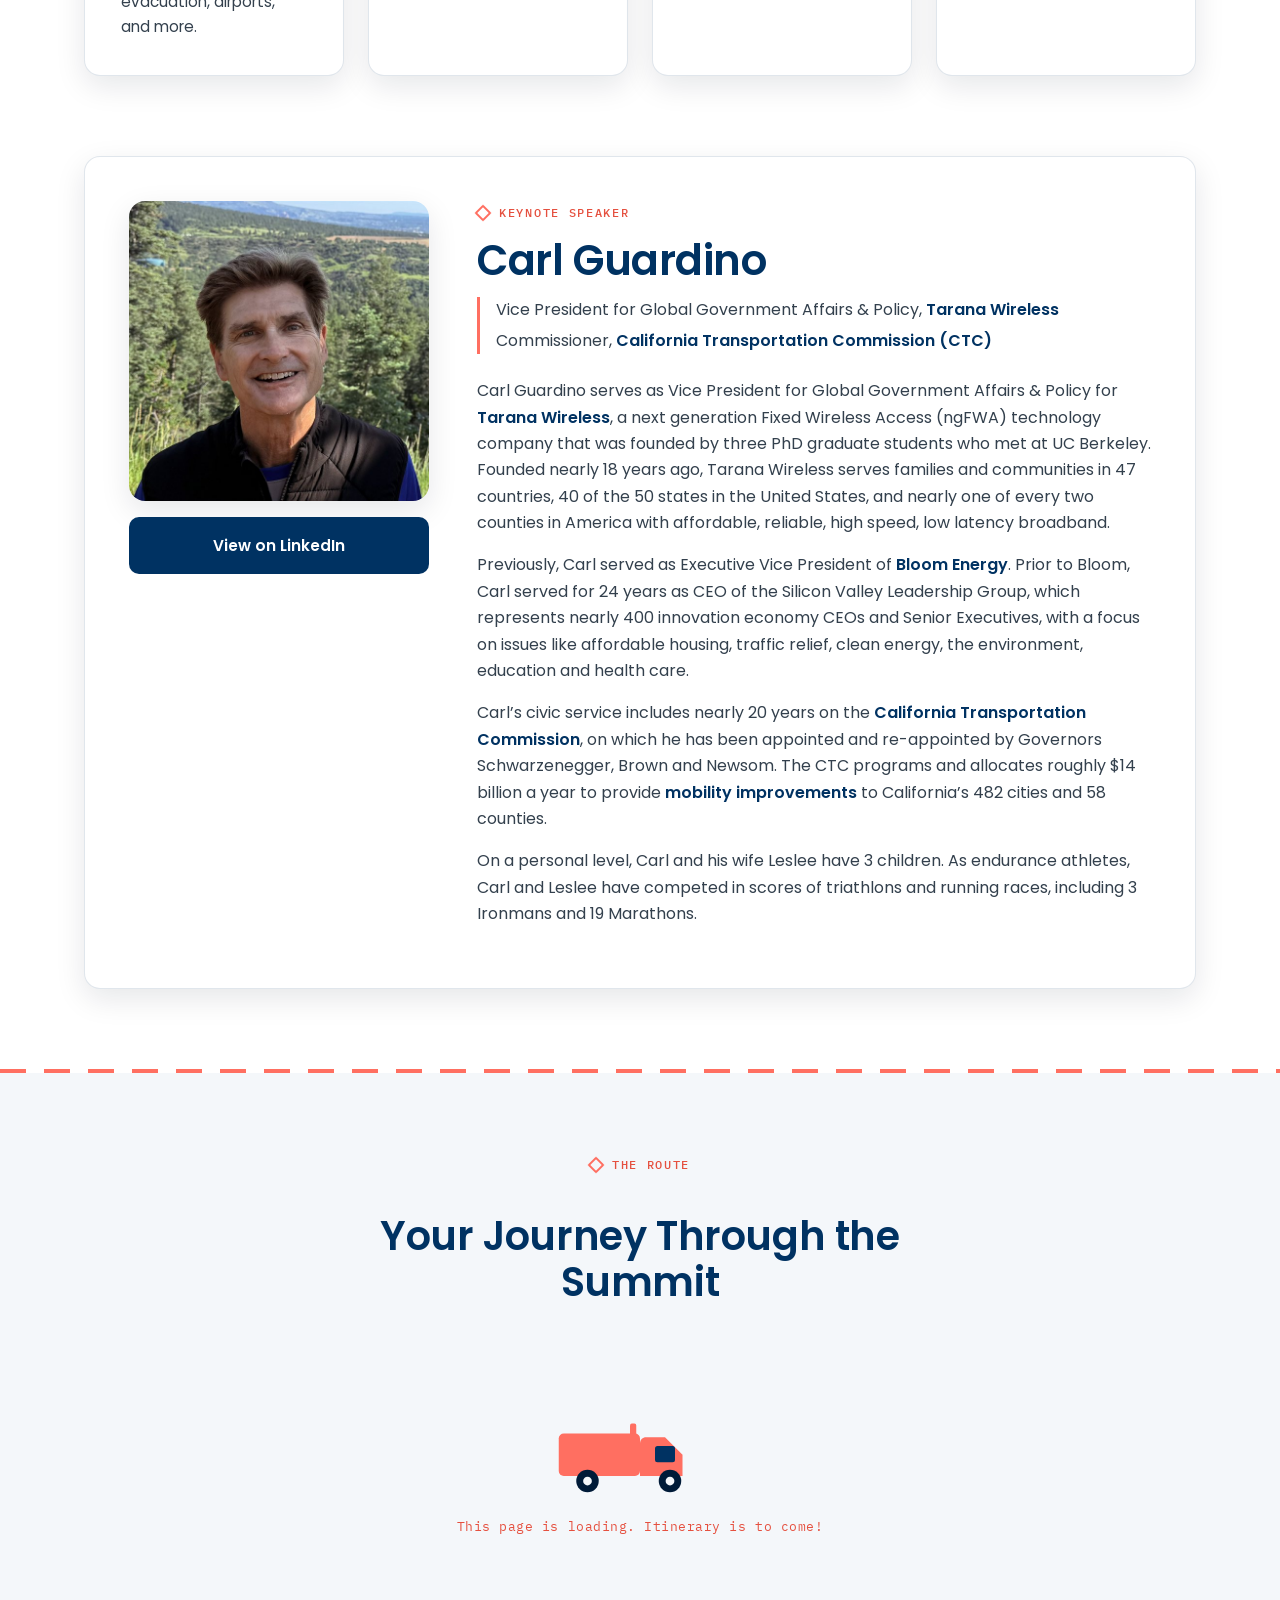
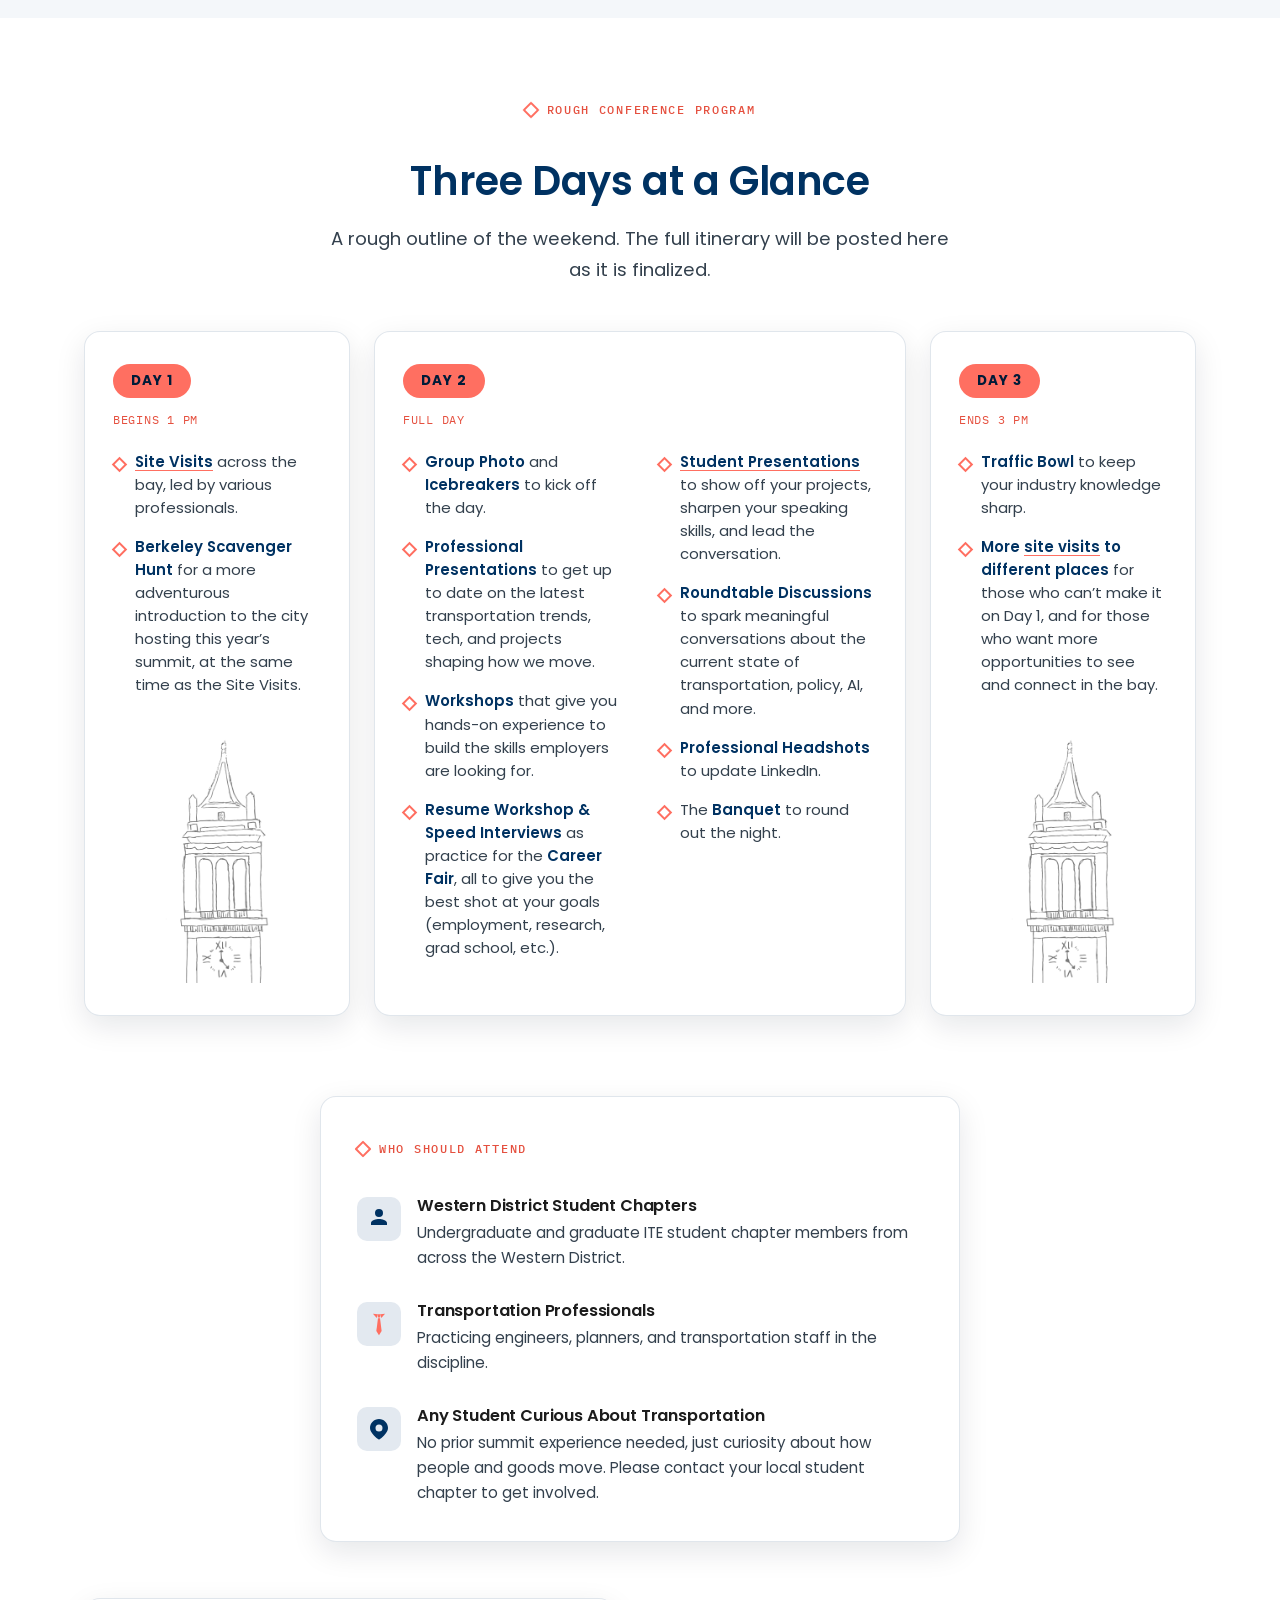
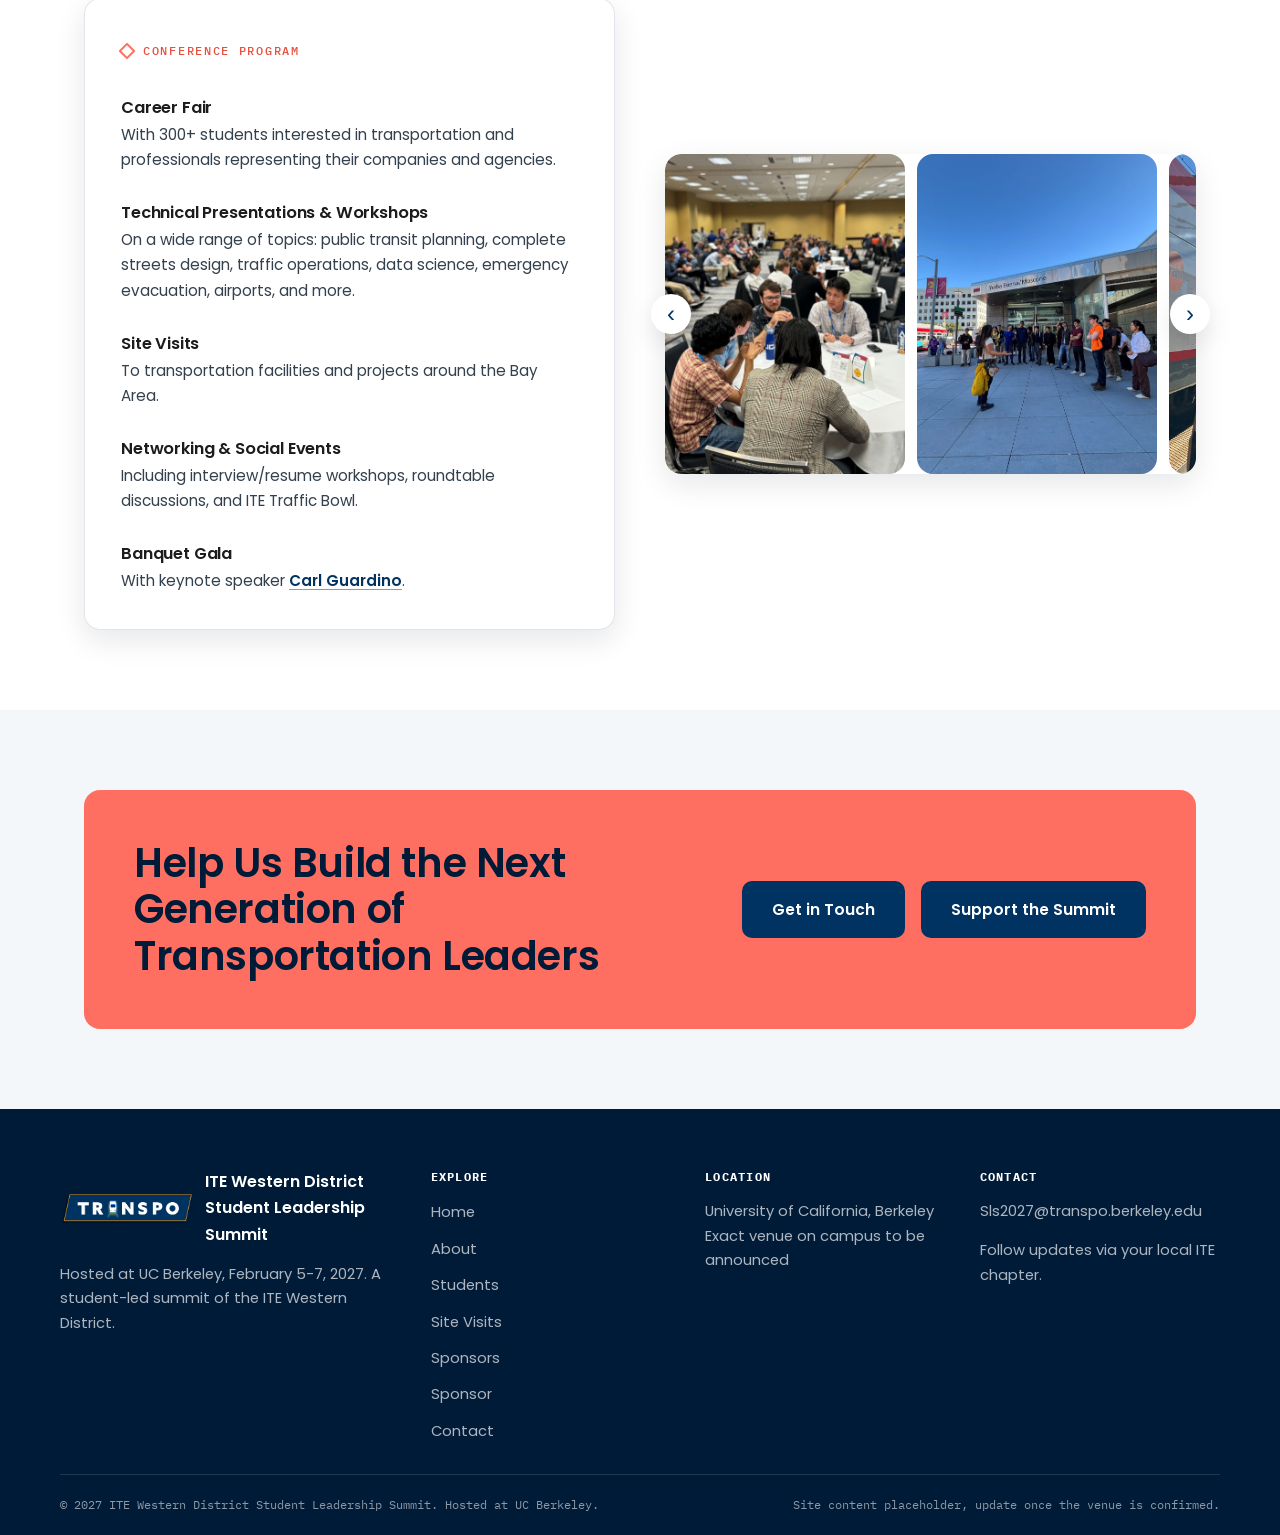
==== commit c50e1bfb: "Replace Donate with Sponsor, trim schedule, add North Berkeley synopsis Rename donate.html to sponso" ====
--- a/index.html
+++ b/index.html
@@ -7,7 +7,7 @@
 <meta name="description" content="ITE Western District Student Leadership Summit, February 5-7, 2027, UC Berkeley. A gathering of student transportation leaders and professionals.">
 <link rel="preconnect" href="https://fonts.googleapis.com">
 <link href="https://fonts.googleapis.com/css2?family=Poppins:ital,wght@0,400;0,500;0,600;0,700;0,800;1,500&family=IBM+Plex+Mono:wght@500;600&display=swap" rel="stylesheet">
-<link rel="stylesheet" href="assets/css/style.css?v=13">
+<link rel="stylesheet" href="assets/css/style.css?v=14">
 </head>
 <body>
 
@@ -25,7 +25,7 @@
       <a href="sponsors.html">Sponsors</a>
       <a href="about.html">About</a>
       <a href="contact.html">Contact</a>
-      <a href="donate.html" class="nav-cta">Donate</a>
+      <a href="sponsorship.html" class="nav-cta">Sponsor</a>
     </nav>
   </div>
 </header>
@@ -64,7 +64,7 @@
       </div>
       <div class="hero-actions">
         <a href="about.html" class="btn btn-outline">Learn More</a>
-        <a href="donate.html" class="btn btn-coral">Support the Summit</a>
+        <a href="sponsorship.html" class="btn btn-coral">Support the Summit</a>
       </div>
     </div>
     <div class="hero-art">
@@ -239,7 +239,7 @@
   <div class="wrap">
     <div class="section-head center">
       <p class="eyebrow center" style="justify-content:center">Rough Conference Program</p>
-      <h2>Three Days, Start to Finish</h2>
+      <h2>Three Days at a Glance</h2>
       <p class="lede" style="margin:0 auto">A rough outline of the weekend. The full itinerary will be posted here as it is finalized.</p>
     </div>
     <div class="day-grid">
@@ -249,8 +249,8 @@
         <ul class="day-list">
           <li><b><a href="site-visits.html">Site Visits</a></b> across the bay, led by various professionals.</li>
           <li><b>Berkeley Scavenger Hunt</b> for a more adventurous introduction to the city hosting this year&rsquo;s summit, at the same time as the Site Visits.</li>
-          <li><b>Evening Mixer</b> for a relaxed way to reconnect, socialize, and grow your ITE Western District community, and to get you excited for the next day of the summit.</li>
-        </ul>
+        </ul>
+        <div class="day-campanile" aria-hidden="true"></div>
       </article>
       <article class="card day-card day-card-wide">
         <span class="day-pill">Day 2</span>
@@ -302,7 +302,7 @@
           <li><div><h4>Career Fair</h4><p>With 300+ students interested in transportation and professionals representing their companies and agencies.</p></div></li>
           <li><div><h4>Technical Presentations &amp; Workshops</h4><p>On a wide range of topics: public transit planning, complete streets design, traffic operations, data science, emergency evacuation, airports, and more.</p></div></li>
           <li><div><h4>Site Visits</h4><p>To transportation facilities and projects around the Bay Area.</p></div></li>
-          <li><div><h4>Networking &amp; Social Events</h4><p>Including a networking mixer, interview/resume workshops, roundtable discussions, and ITE Traffic Bowl.</p></div></li>
+          <li><div><h4>Networking &amp; Social Events</h4><p>Including interview/resume workshops, roundtable discussions, and ITE Traffic Bowl.</p></div></li>
           <li><div><h4>Banquet Gala</h4><p>With keynote speaker <a href="#keynote" class="text-link">Carl Guardino</a>.</p></div></li>
         </ul>
       </div>
@@ -330,7 +330,7 @@
       <h2>Help Us Build the Next Generation of Transportation Leaders</h2>
       <div class="hero-actions">
         <a href="contact.html" class="btn btn-blue">Get in Touch</a>
-        <a href="donate.html" class="btn btn-blue">Support the Summit</a>
+        <a href="sponsorship.html" class="btn btn-blue">Support the Summit</a>
       </div>
     </div>
   </div>
@@ -354,7 +354,7 @@
           <li><a href="students.html">Students</a></li>
           <li><a href="site-visits.html">Site Visits</a></li>
           <li><a href="sponsors.html">Sponsors</a></li>
-          <li><a href="donate.html">Donate</a></li>
+          <li><a href="sponsorship.html">Sponsor</a></li>
           <li><a href="contact.html">Contact</a></li>
         </ul>
       </div>
@@ -375,6 +375,6 @@
   </div>
 </footer>
 
-<script src="assets/js/main.js?v=13"></script>
+<script src="assets/js/main.js?v=14"></script>
 </body>
 </html>
--- a/assets/css/style.css
+++ b/assets/css/style.css
@@ -781,36 +781,7 @@
 }
 .sc-dots button.active { background: var(--coral); transform: scale(1.25); }
 
-/* ---------- Donate page specifics ---------- */
-.tier-grid { display: grid; grid-template-columns: repeat(4, 1fr); gap: 22px; }
-@media (max-width: 980px) { .tier-grid { grid-template-columns: repeat(2, 1fr); } }
-@media (max-width: 640px) { .tier-grid { grid-template-columns: 1fr; } }
-.tier-card {
-  position: relative;
-  border-radius: var(--radius);
-  padding: 30px 24px;
-  background: var(--white);
-  border: 2px solid var(--line);
-  text-align: center;
-  display: flex;
-  flex-direction: column;
-  gap: 14px;
-}
-.tier-card.featured { border-color: var(--coral); box-shadow: 0 14px 30px rgba(255,179,167,0.45); }
-.tier-card.featured::before {
-  content: "MOST SUPPORTED";
-  position: absolute; top: -13px; left: 50%; transform: translateX(-50%);
-  background: var(--coral); color: var(--blue-dark);
-  font-family: var(--mono); font-size: 0.64rem; font-weight: 500;
-  letter-spacing: 0.08em; padding: 4px 14px; border-radius: 999px;
-}
-.tier-card .amount { font-family: var(--display); font-size: 2.3rem; color: var(--blue); font-weight: 600; }
-.tier-card .tier-name { font-family: var(--mono); text-transform: uppercase; letter-spacing: 0.1em; font-size: 0.76rem; color: var(--coral-dark); font-weight: 500; }
-.tier-card ul { text-align: left; margin: 0; padding: 0; list-style: none; font-size: 0.88rem; color: #33404d; display: grid; gap: 8px; }
-.tier-card ul li { display: flex; gap: 8px; align-items: flex-start; }
-.tier-card ul li::before { content: "\2713"; color: var(--coral-dark); font-weight: 700; }
-
-
+/* ---------- Note boxes ---------- */
 .note-box {
   background: var(--fog);
   border-left: 4px solid var(--pink);
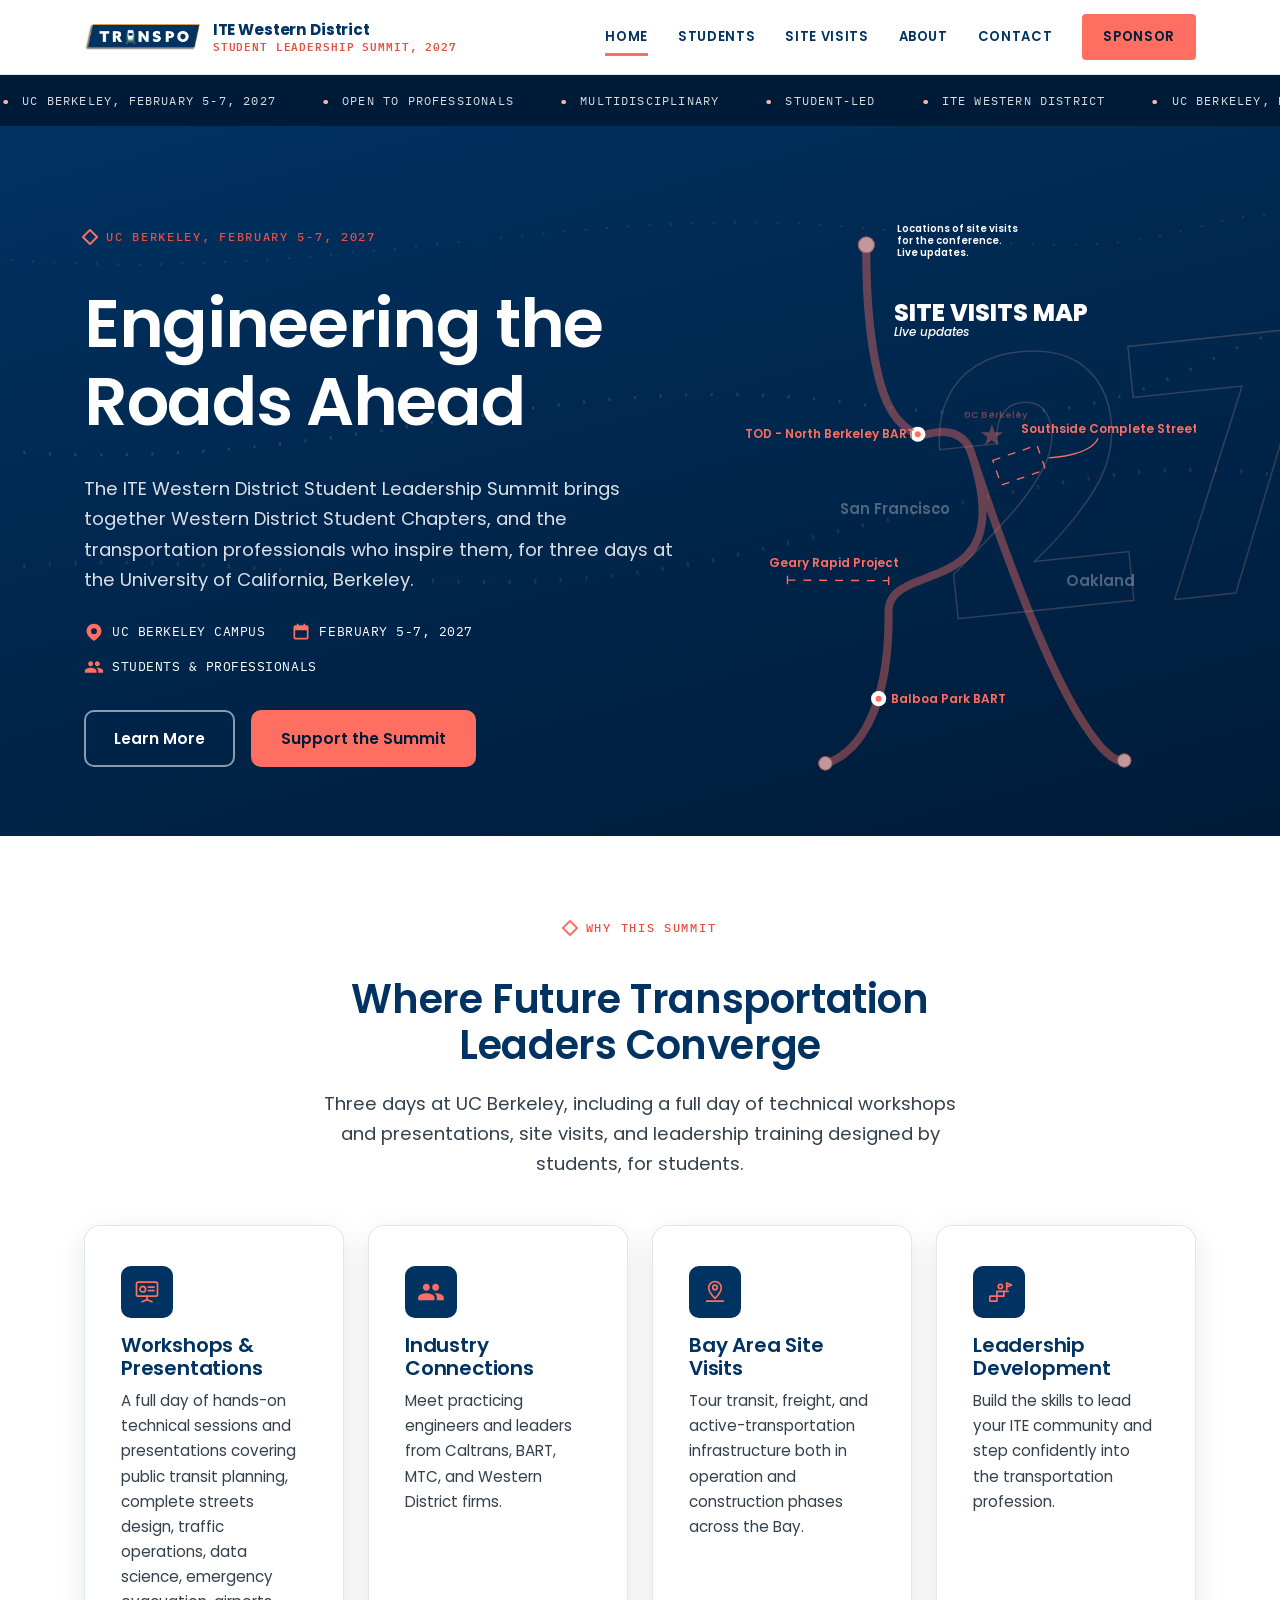
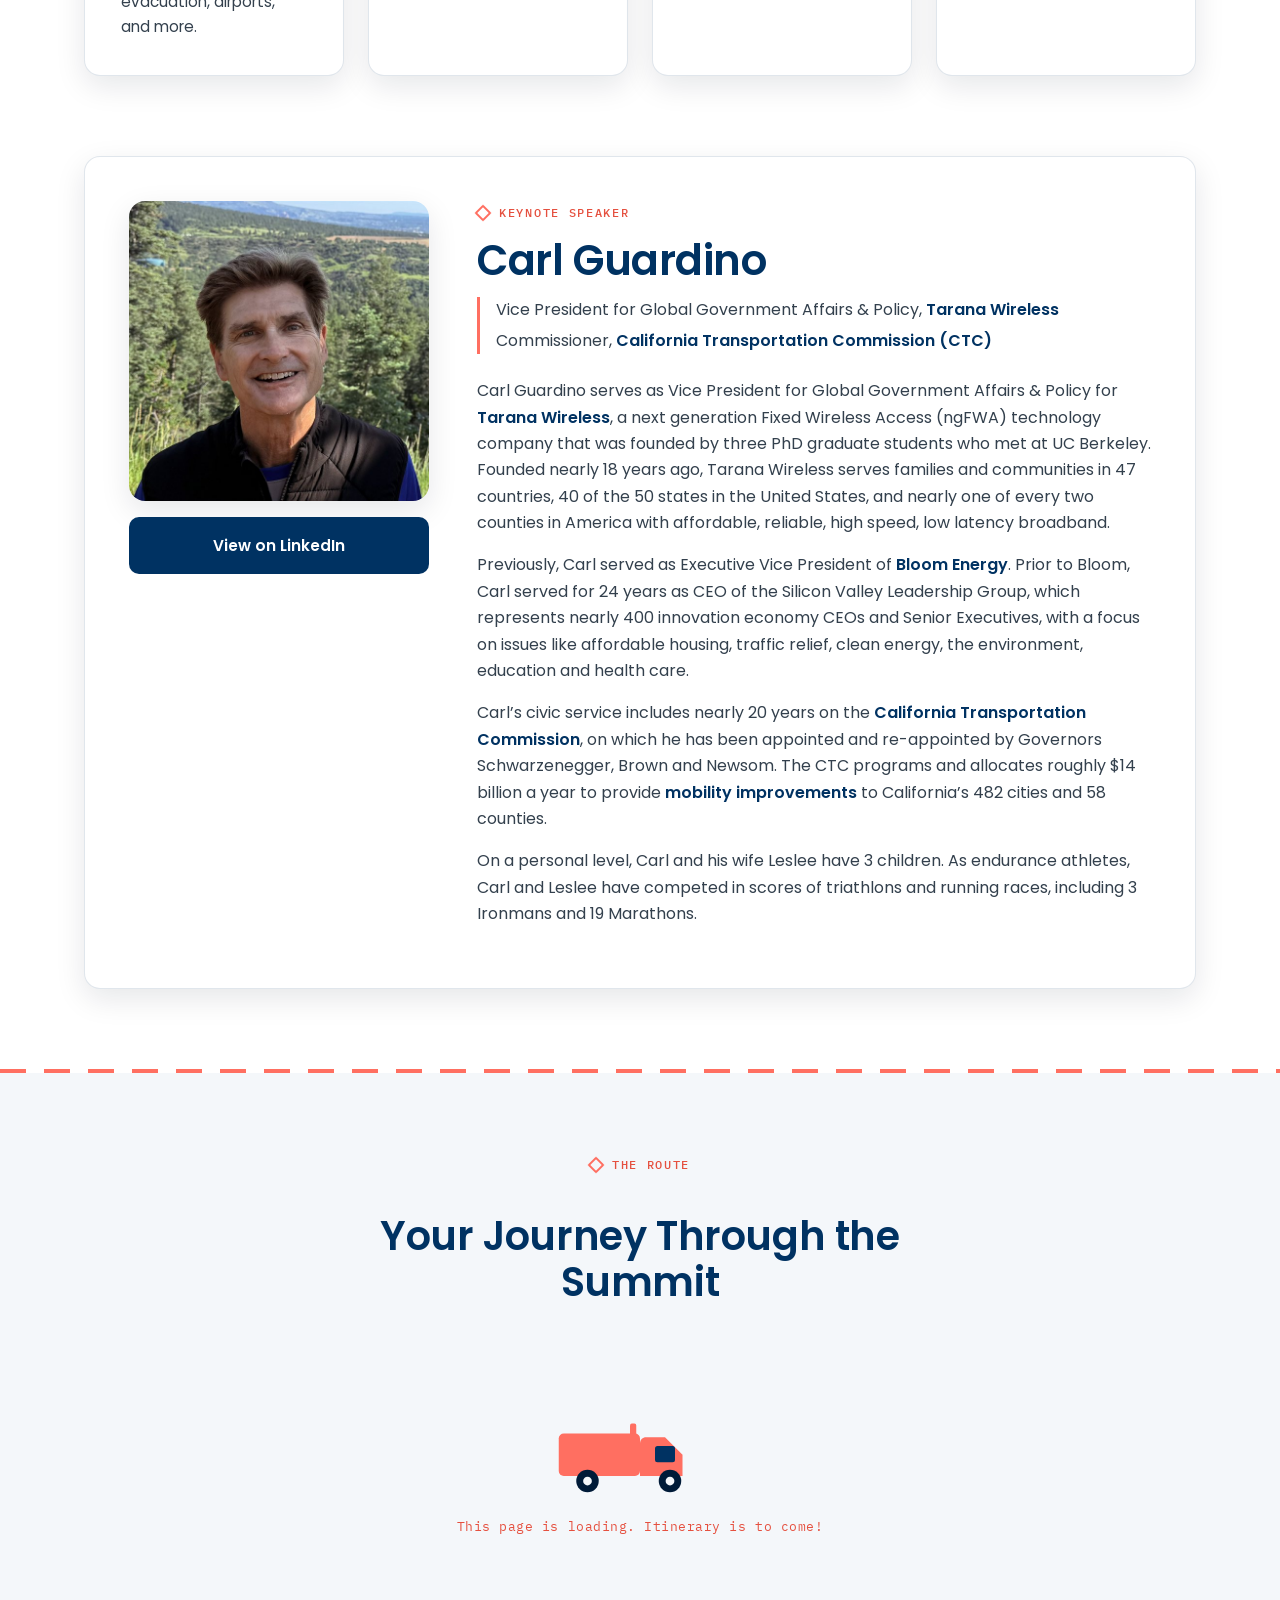
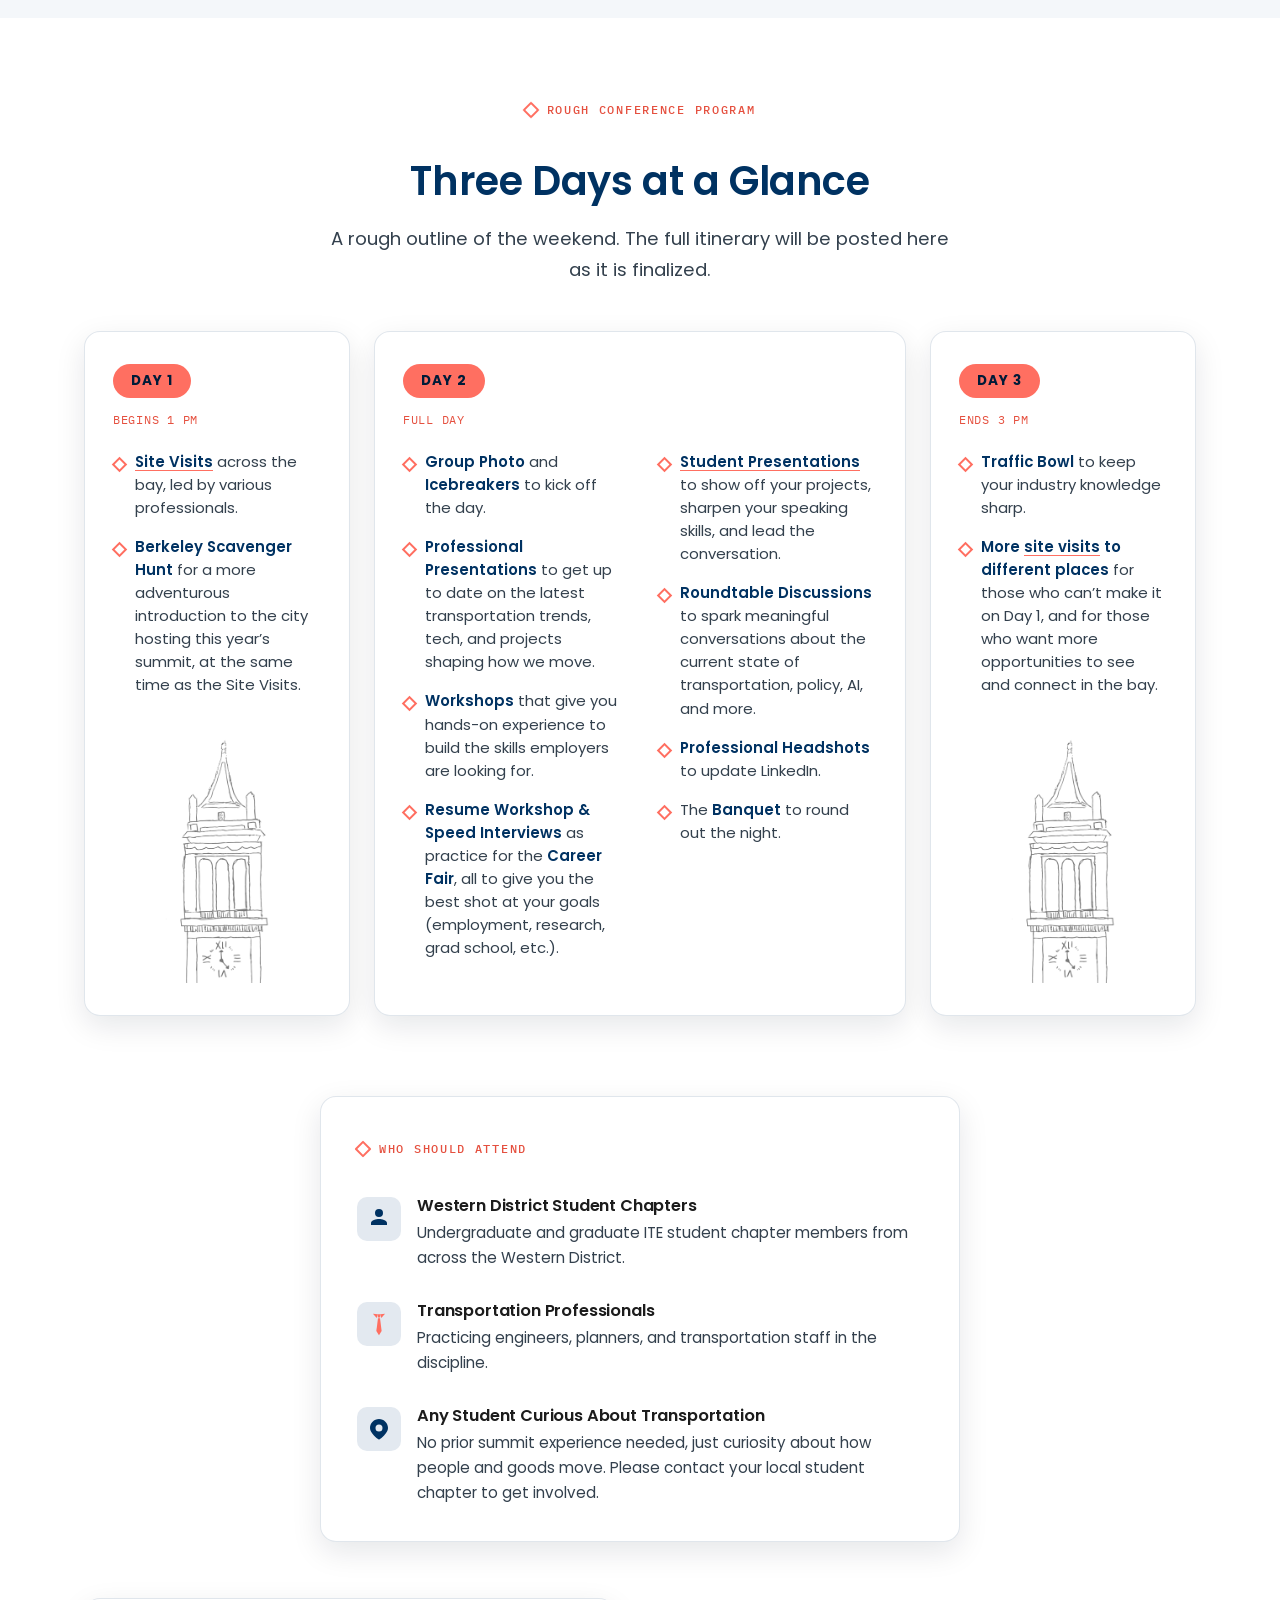
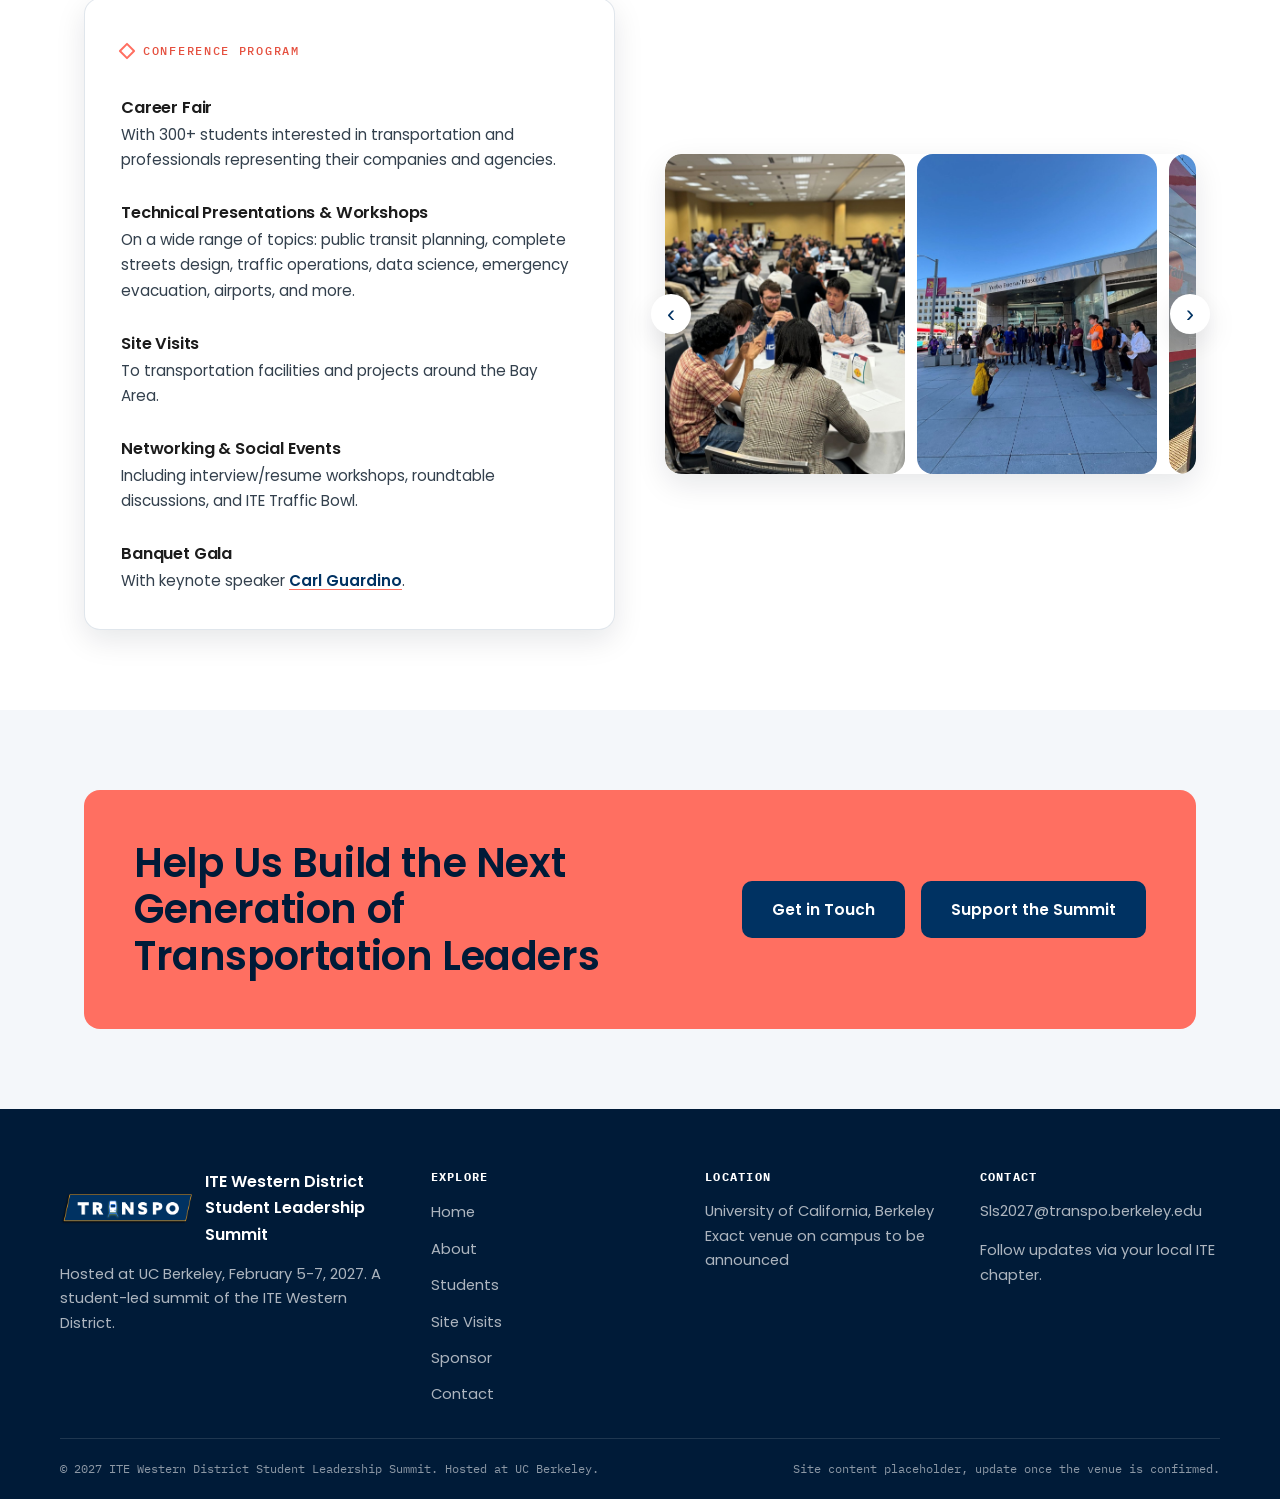
==== commit cbf34a5d: "Consolidate Sponsors and Sponsorship pages into one Sponsor page Merge into sponsor.html: sponsorshi" ====
--- a/index.html
+++ b/index.html
@@ -7,7 +7,7 @@
 <meta name="description" content="ITE Western District Student Leadership Summit, February 5-7, 2027, UC Berkeley. A gathering of student transportation leaders and professionals.">
 <link rel="preconnect" href="https://fonts.googleapis.com">
 <link href="https://fonts.googleapis.com/css2?family=Poppins:ital,wght@0,400;0,500;0,600;0,700;0,800;1,500&family=IBM+Plex+Mono:wght@500;600&display=swap" rel="stylesheet">
-<link rel="stylesheet" href="assets/css/style.css?v=14">
+<link rel="stylesheet" href="assets/css/style.css?v=15">
 </head>
 <body>
 
@@ -22,10 +22,9 @@
       <a href="index.html" class="active">Home</a>
       <a href="students.html">Students</a>
       <a href="site-visits.html">Site Visits</a>
-      <a href="sponsors.html">Sponsors</a>
       <a href="about.html">About</a>
       <a href="contact.html">Contact</a>
-      <a href="sponsorship.html" class="nav-cta">Sponsor</a>
+      <a href="sponsor.html" class="nav-cta">Sponsor</a>
     </nav>
   </div>
 </header>
@@ -64,7 +63,7 @@
       </div>
       <div class="hero-actions">
         <a href="about.html" class="btn btn-outline">Learn More</a>
-        <a href="sponsorship.html" class="btn btn-coral">Support the Summit</a>
+        <a href="sponsor.html" class="btn btn-coral">Support the Summit</a>
       </div>
     </div>
     <div class="hero-art">
@@ -330,7 +329,7 @@
       <h2>Help Us Build the Next Generation of Transportation Leaders</h2>
       <div class="hero-actions">
         <a href="contact.html" class="btn btn-blue">Get in Touch</a>
-        <a href="sponsorship.html" class="btn btn-blue">Support the Summit</a>
+        <a href="sponsor.html" class="btn btn-blue">Support the Summit</a>
       </div>
     </div>
   </div>
@@ -353,8 +352,7 @@
           <li><a href="about.html">About</a></li>
           <li><a href="students.html">Students</a></li>
           <li><a href="site-visits.html">Site Visits</a></li>
-          <li><a href="sponsors.html">Sponsors</a></li>
-          <li><a href="sponsorship.html">Sponsor</a></li>
+          <li><a href="sponsor.html">Sponsor</a></li>
           <li><a href="contact.html">Contact</a></li>
         </ul>
       </div>
@@ -375,6 +373,6 @@
   </div>
 </footer>
 
-<script src="assets/js/main.js?v=14"></script>
+<script src="assets/js/main.js?v=15"></script>
 </body>
 </html>
--- a/assets/css/style.css
+++ b/assets/css/style.css
@@ -678,6 +678,13 @@
 .visit-back:hover { text-decoration: underline; }
 
 /* ---------- Sponsors page ---------- */
+.page-hero-split .wrap { display: grid; grid-template-columns: minmax(0, 1.25fr) minmax(0, 1fr); gap: 56px; align-items: center; }
+@media (max-width: 900px) { .page-hero-split .wrap { grid-template-columns: 1fr; gap: 32px; } }
+.hero-cta { scroll-margin-top: 100px; padding: 36px 32px; border-radius: var(--radius); background: var(--coral); text-align: center; box-shadow: 0 0 0 6px rgba(255,111,97,0.28), 0 24px 54px rgba(0,0,0,0.42); }
+.hero-cta h2 { margin: 0 0 22px; color: var(--blue-dark); font-size: clamp(1.5rem, 2.6vw, 2rem); }
+.hero-cta .btn { white-space: normal; text-align: center; justify-content: center; padding: 16px 24px; }
+.page-hero .hero-cta p.hero-cta-copy { max-width: none; margin: 14px 0 0; font-family: var(--mono); font-size: 0.74rem; color: var(--blue-dark); }
+.hero-cta-copy button { padding: 0; border: none; background: none; font: inherit; font-weight: 600; color: inherit; text-decoration: underline; cursor: pointer; }
 /* Tier sizing: Blue (smallest) < Bronze < Silver < Gold (largest). Each tier sets
    how wide its cards run and how big its logos get. */
 .sponsor-tier { --card-w: 880px; --logo-h: 140px; }
